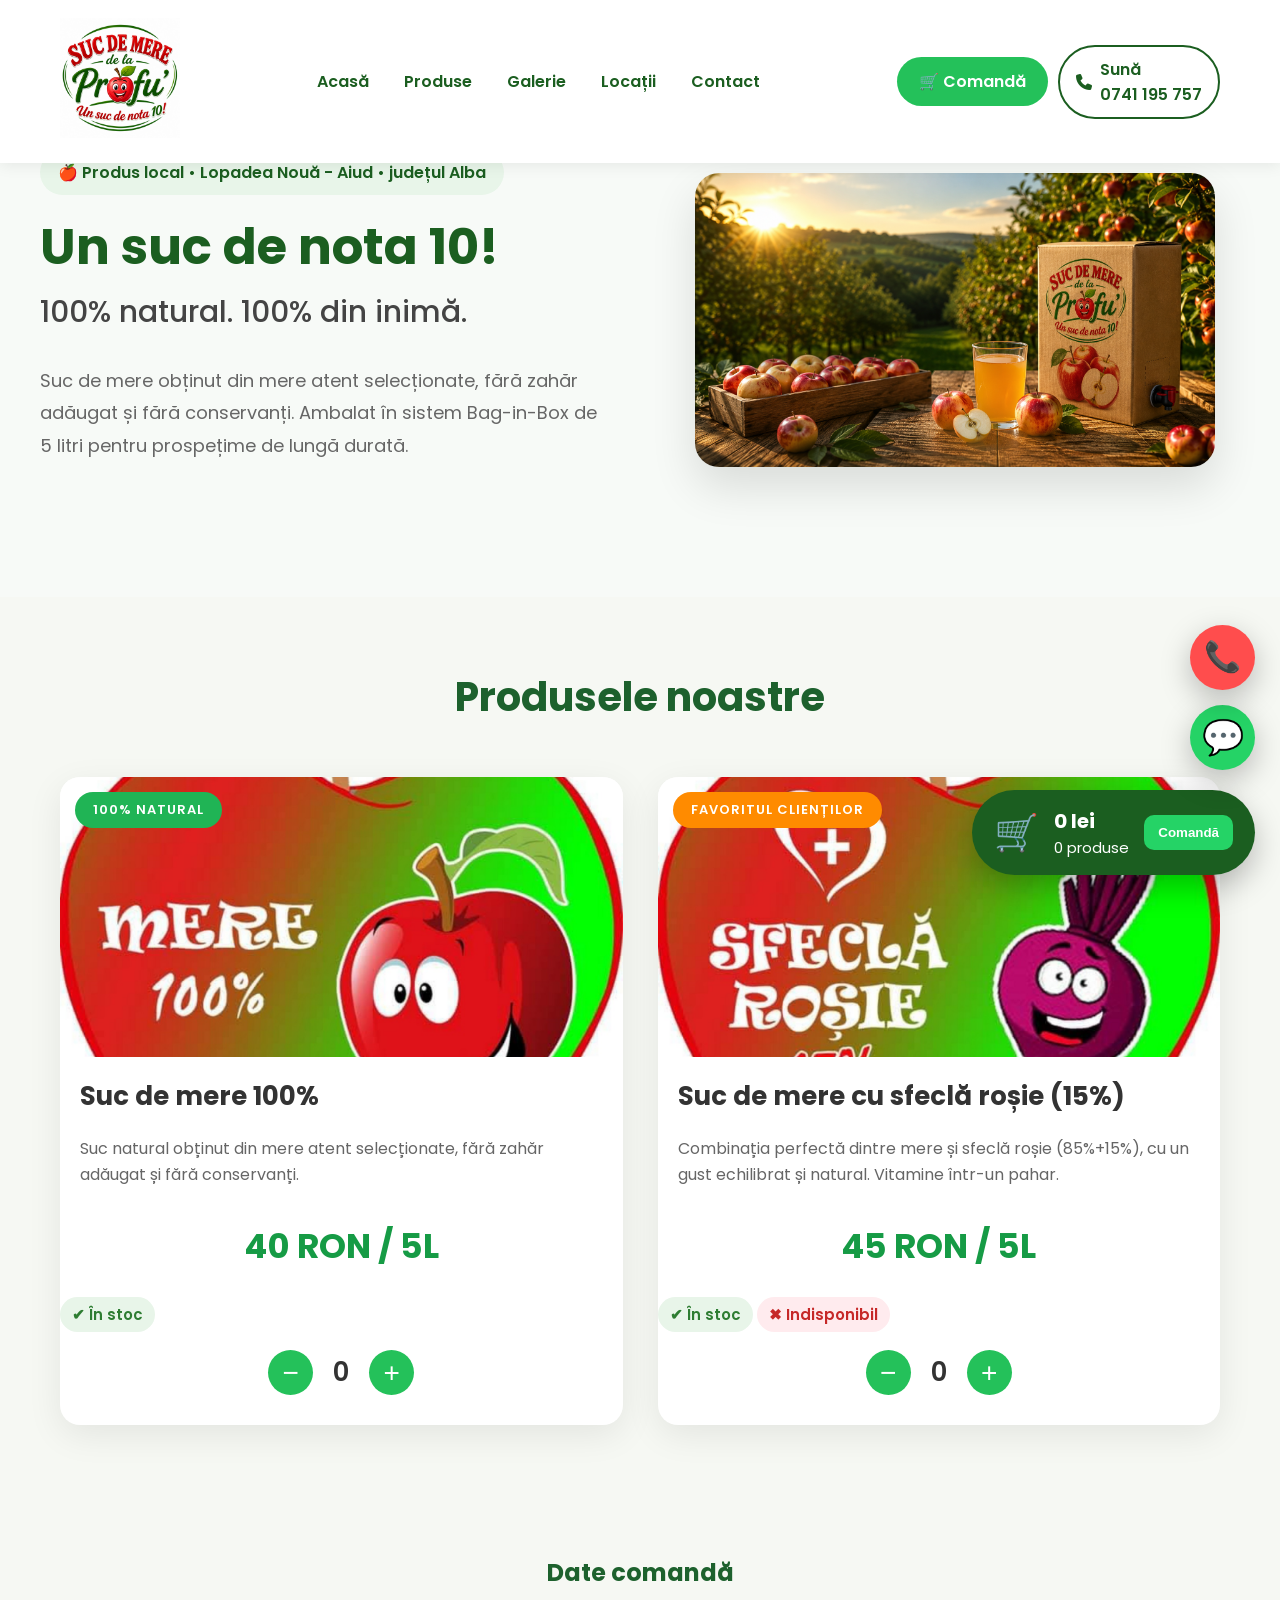
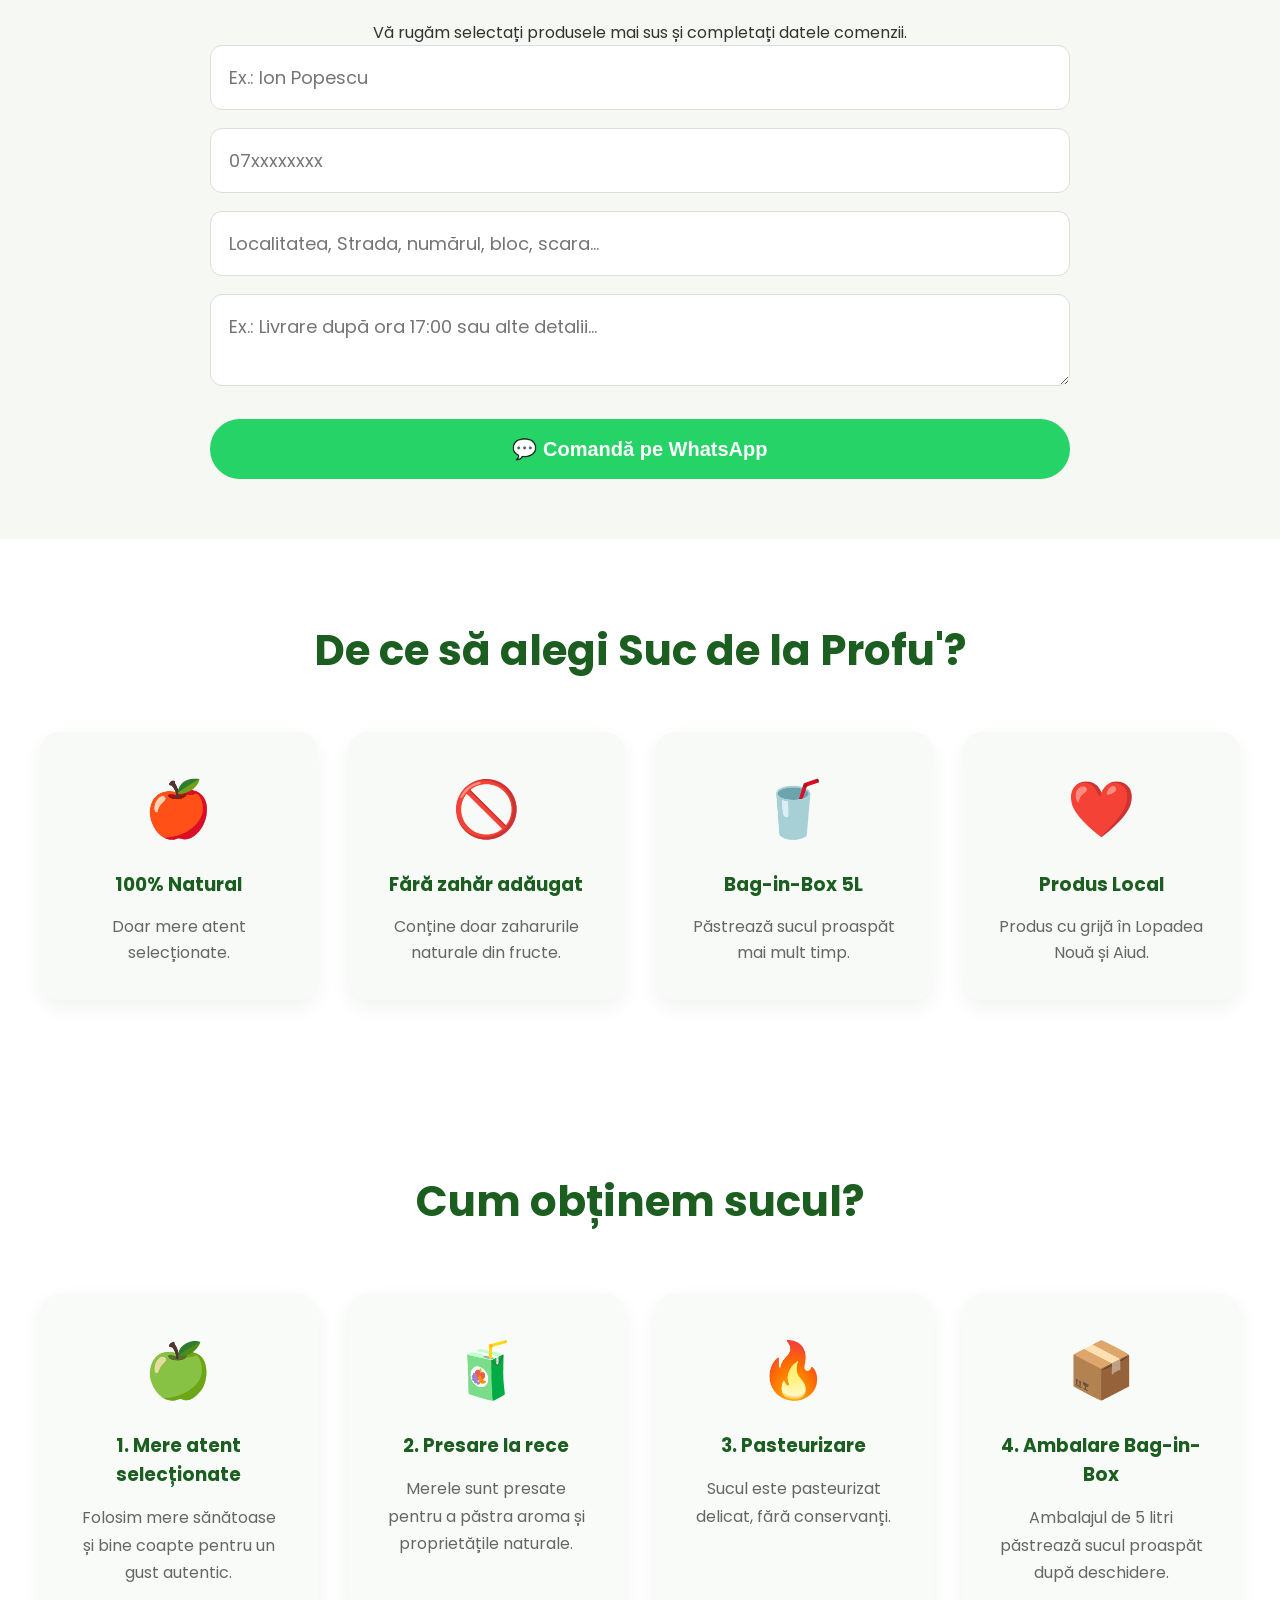
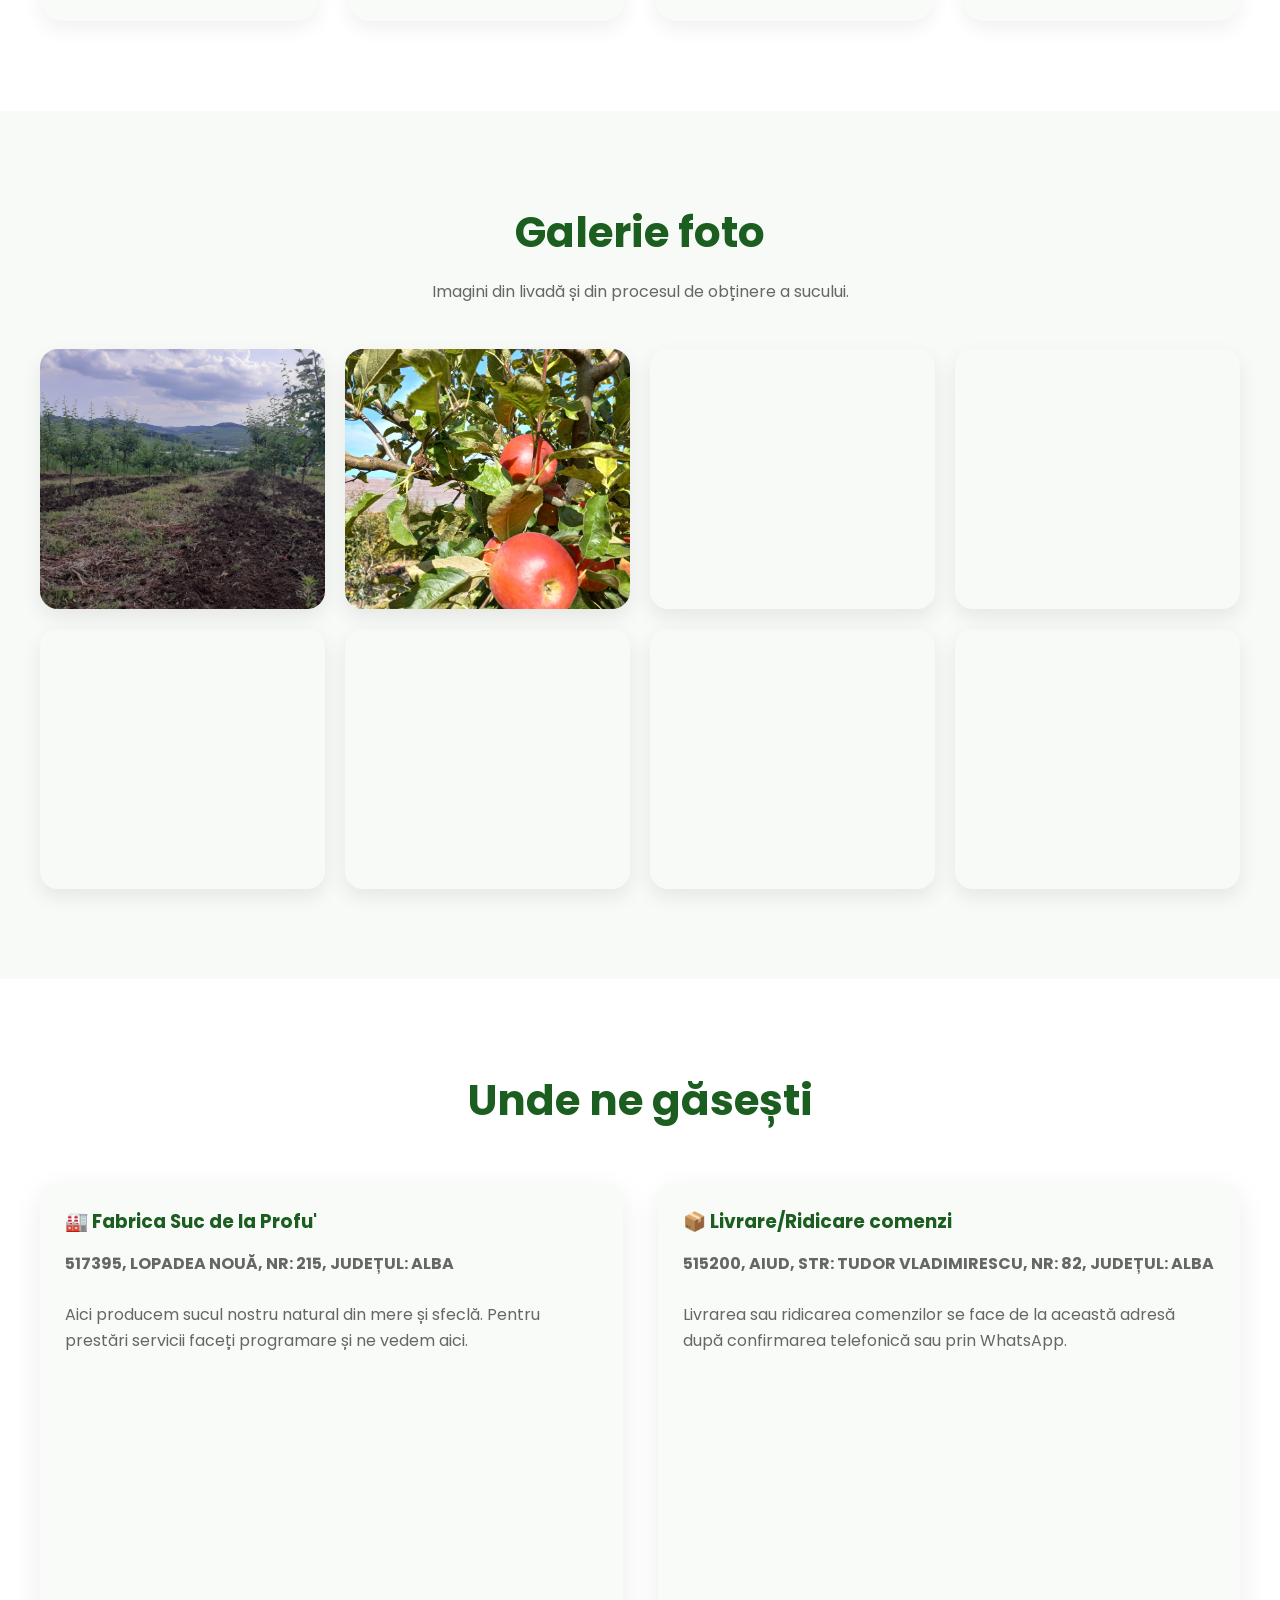
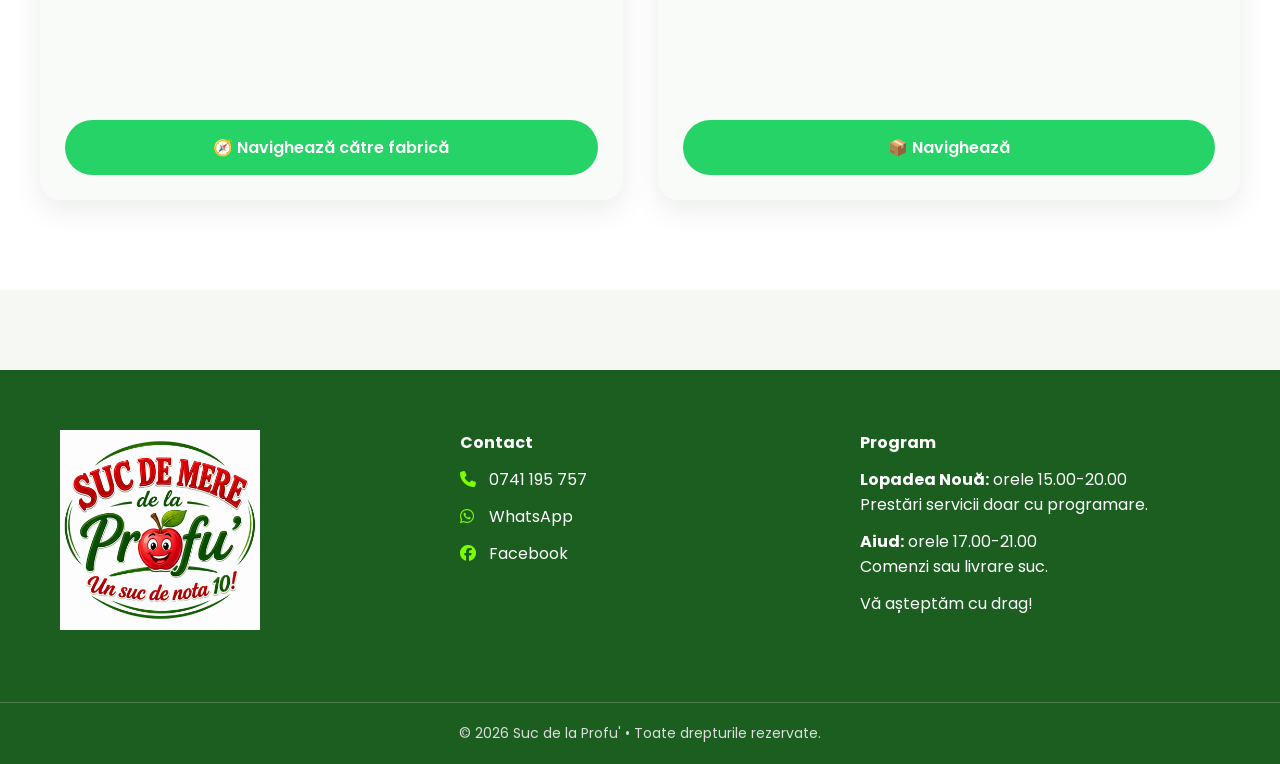
==== index.html @ 7f10d620 "Add files via upload" ====
<!DOCTYPE html>
<html lang="ro">
<head>
    <meta charset="UTF-8">
<meta name="viewport" content="width=device-width, initial-scale=1">

    <title>Suc de la Profu' | Suc natural de mere | Aiud - Lopadea Nouă</title>

    <meta name="description"
content="Suc natural 100% din mere atent selecționate. Fără zahăr adăugat și fără conservanți. Ambalat Bag-in-Box 5L. Comandă rapid prin WhatsApp.">

<meta name="keywords"
content="suc mere, suc natural, suc de mere Aiud, Bag in Box, suc de la profu, suc mere Alba">

<meta name="author"
content="Suc de la Profu'">

<meta name="theme-color"
content="#1b5e20">

<meta property="og:title"
content="Suc de la Profu'">

<meta property="og:description"
content="Suc natural 100% din mere atent selecționate.">

<meta property="og:image"
content="https://sucdelaprofu.ro/assets/hero.jpg">

<meta property="og:url"
content="https://sucdelaprofu.ro">

<meta property="og:type"
content="website">

<link rel="icon"
type="image/png"
href="assets/logo2.png">

 <link rel="stylesheet" href="css/style.css?v=8">

<link rel="stylesheet"
href="https://cdnjs.cloudflare.com/ajax/libs/font-awesome/6.7.2/css/all.min.css">


<link rel="manifest" href="manifest.webmanifest">

<meta name="theme-color" content="#1b5e20">

<meta name="apple-mobile-web-app-capable" content="yes">
<meta name="apple-mobile-web-app-status-bar-style" content="default">
<meta name="apple-mobile-web-app-title" content="Suc Profu'">

<link rel="apple-touch-icon" href="icons/icon-192.png">





<script>
(function () {
    const standalone =
        window.matchMedia("(display-mode: standalone)").matches ||
        window.navigator.standalone === true;

    if (standalone && !sessionStorage.getItem("profuSplashShown")) {
        document.documentElement.classList.add("pwa-launch");
        sessionStorage.setItem("profuSplashShown", "1");
    }
})();
</script>

</head>

<body>

<div id="appSplash" class="appSplash" aria-hidden="true">
    <img src="assets/logo.png" alt="">
</div>

<header id="header">

    <div class="container">

        <a href="#hero" class="logo">

            <img src="assets/logo.png" alt="Suc de la Profu'">

        </a>

        <nav id="nav">

            <a href="#hero">Acasă</a>
            <a href="#produse">Produse</a>
            <a href="#galerie">Galerie</a>
            <a href="#locatii">Locații</a>
            <a href="#contact">Contact</a>

        </nav>

      <div class="headerActions">

    <a href="#produse" class="headerButton">
        🛒 Comandă
    </a>

    <a href="tel:+40741195757" class="headerPhone">
        <i class="fa-solid fa-phone"></i>
        Sună<br>0741 195 757
    </a>

</div>

        <button id="menuToggle">

            ☰

        </button>

    </div>

</header>


<section id="hero">

    <div class="heroContent">

        <div class="heroLeft">

            <span class="heroBadge">
                🍎 Produs local • Lopadea Nouă - Aiud • județul Alba
            </span>

            <h1>
                Un suc de nota 10!
            </h1>

            <h2>
                100% natural. 100% din inimă.
            </h2>

            <p>

                Suc de mere obținut din mere atent selecționate,
                fără zahăr adăugat și fără conservanți.
                Ambalat în sistem Bag-in-Box de 5 litri pentru
                prospețime de lungă durată.

            </p>

           

        </div>

        <div class="heroRight">

            <img src="assets/hero.png"
                 alt="Suc de la Profu'">

            <!--<div class="heroCard">

                <h3>🍎 100% Natural</h3>

                <p>Fără zahăr adăugat</p>

                <p>Fără conservanți</p>

                <p>Bag-in-Box 5L</p>

            </div>-->

        </div>

    </div>

</section>


 

<section id="produse">

<h2>Produsele noastre</h2>

<div class="products">

    <div class="card">

    <div class="badge green">
         100% NATURAL
    </div>

        <img loading="lazy" decoding="async" src="assets/mere.jpg">


        <h3>Suc de mere 100%</h3>
	
	<p class="description">
	Suc natural obținut din mere atent selecționate,
	fără zahăr adăugat și fără conservanți.
	</p>

        <p class="price">
            40 RON / 5L
        </p>
<p class="stock inStock">

    ✔ În stoc

</p>

        <div class="qty">
    <button type="button" id="minusMere">−</button>
    <span id="qtyMere">0</span>
    <button type="button" id="plusMere">+</button>
</div>

    </div>



    <div class="card">

    <div class="badge orange">
         FAVORITUL CLIENȚILOR
    </div>

        <img loading="lazy" decoding="async" src="assets/sfecla.jpg">


        <h3>Suc de mere cu sfeclă roșie (15%)</h3>
	
	<p class="description">
	Combinația perfectă dintre mere și sfeclă roșie (85%+15%),
	cu un gust echilibrat și natural. Vitamine într-un pahar.
	</p>

        <p class="price">
            45 RON / 5L
        </p>
<p class="stock inStock">

    ✔ În stoc

</p>

<p class="stock outStock">

    ✖ Indisponibil

</p>
        <div class="qty">
    <button type="button" id="minusSfecla">−</button>
    <span id="qtySfecla">0</span>
    <button type="button" id="plusSfecla">+</button>
</div>

    </div>

</div>

</section>




<section id="comanda">

    <h2>Date comandă</h2>
<p align=center> Vă rugăm selectați produsele mai sus și completați datele comenzii.</p>

    <div class="orderForm">

        <input
    type="text"
    id="nume"
    placeholder="Ex.: Ion Popescu"
    required>

        <input
    type="tel"
    id="telefon"
    placeholder="07xxxxxxxx"
    required>

 <input
    type="text"
    id="adresa"
    placeholder="Localitatea, Strada, numărul, bloc, scara..."
    required>

        <textarea
    id="observatii"
    rows="2"
    placeholder="Ex.: Livrare după ora 17:00 sau alte detalii..."></textarea>

<button
    id="sendOrder"
    type="button"
    class="whatsappOrderBtn"
>
    💬 Comandă pe WhatsApp
</button>


    </div>

</section>

<section id="beneficii">

    <h2>De ce să alegi Suc de la Profu'?</h2>

    <div class="beneficiiGrid">

        <div class="beneficiu">
            <div class="icon">🍎</div>
            <h3>100% Natural</h3>
            <p>Doar mere atent selecționate.</p>
        </div>

        <div class="beneficiu">
            <div class="icon">🚫</div>
            <h3>Fără zahăr adăugat</h3>
            <p>Conține doar zaharurile naturale din fructe.</p>
        </div>

        <div class="beneficiu">
            <div class="icon">🥤</div>
            <h3>Bag-in-Box 5L</h3>
            <p>Păstrează sucul proaspăt mai mult timp.</p>
        </div>

        <div class="beneficiu">
            <div class="icon">❤️</div>
            <h3>Produs Local</h3>
            <p>Produs cu grijă în Lopadea Nouă și Aiud.</p>
        </div>

    </div>

</section>


<!--<section id="reviews">

<h2>Ce spun clienții noștri</h2>

<div class="reviewsGrid">

<div class="review">

<div class="stars">★★★★★</div>

<p>

"Foarte gustos! Copiii mei îl beau cu mare plăcere."

</p>

<h4>Maria • Aiud</h4>

</div>


<div class="review">

<div class="stars">★★★★★</div>

<p>

"Chiar un suc de nota 10."

</p>

<h4>Andrei • Teiuș</h4>

</div>


<div class="review">

<div class="stars">★★★★</div>

<p>

"Ambalaj minimalist, dar gust autentic."

</p>

<h4>Elena • Aiud</h4>

</div>

</div>

</section>-->






<section id="proces">

    <h2>Cum obținem sucul?</h2>

    <div class="procesGrid">

        <div class="pas">
            <div class="emoji">🍏</div>
            <h3>1. Mere atent selecționate</h3>
            <p>Folosim mere sănătoase și bine coapte pentru un gust autentic.</p>
        </div>

        <div class="pas">
            <div class="emoji">🧃</div>
            <h3>2. Presare la rece</h3>
            <p>Merele sunt presate pentru a păstra aroma și proprietățile naturale.</p>
        </div>

        <div class="pas">
            <div class="emoji">🔥</div>
            <h3>3. Pasteurizare</h3>
            <p>Sucul este pasteurizat delicat, fără conservanți.</p>
        </div>

        <div class="pas">
            <div class="emoji">📦</div>
            <h3>4. Ambalare Bag-in-Box</h3>
            <p>Ambalajul de 5 litri păstrează sucul proaspăt după deschidere.</p>
        </div>

    </div>

</section>


<section id="galerie">

    <h2>Galerie foto</h2>

    <p class="gallerySubtitle">
        Imagini din livadă și din procesul de obținere a sucului.
    </p>

    <div class="gallery">

        <img loading="lazy" decoding="async" src="assets/gallery/livada.jpg" alt="Livada">

        <img loading="lazy" decoding="async" src="assets/gallery/mere.jpg" alt="Mere">

        <img loading="lazy" decoding="async" src="assets/gallery/presa.jpg" alt="Presa">

	<img loading="lazy" decoding="async" src="assets/gallery/pasteurizare.jpg" alt="Pasteurizare">

	<img loading="lazy" decoding="async" src="assets/gallery/poza1.jpg" alt="Poza1">
	
	<img loading="lazy" decoding="async" src="assets/gallery/poza2.jpg" alt="Poza2">
	
        <img loading="lazy" decoding="async" src="assets/gallery/baginbox.jpg" alt="Bag in Box">

        <img loading="lazy" decoding="async" src="assets/gallery/produse.jpg" alt="Produse">

    </div>

</section>

<!-- Lightbox -->

<div id="lightbox">

    <span id="closeLightbox">&times;</span>

    <img id="lightboxImage">

</div>




<section id="locatii">

    <h2>Unde ne găsești</h2>

    <div class="locations">

        <div class="locationCard">

            <h3>🏭 Fabrica Suc de la Profu'</h3>

            <p>
<B>517395, LOPADEA NOUĂ, NR: 215, JUDEȚUL: ALBA</B><BR> <BR>                
Aici producem sucul nostru natural din mere și sfeclă. Pentru prestări servicii faceți programare și ne vedem aici.
            </p>

            <iframe
                src="https://www.google.com/maps/embed?pb=!1m18!1m12!1m3!1d3428.206904961803!2d23.814580176763712!3d46.291473977862445!2m3!1f0!2f0!2f0!3f0!3m2!1i1024!2i768!4f13.1!3m3!1m2!1s0x474bfd98228c7e3f%3A0x6591545c2e64dcd2!2sFabrica%20Suc%20de%20la%20Profu!5e1!3m2!1sen!2sro!4v1784107933987!5m2!1sen!2sro"
                loading="lazy"
                allowfullscreen>
            </iframe>

            <a class="mapButton"
               href="https://maps.app.goo.gl/uGMoD43WJBPoLw329"
               target="_blank">

                🧭 Navighează către fabrică

            </a>

        </div>

        <div class="locationCard">

    <h3>📦 Livrare/Ridicare comenzi</h3>

    <p>
<B>515200, AIUD, STR: TUDOR VLADIMIRESCU, NR: 82, JUDEȚUL: ALBA</B><BR> <BR> 
        Livrarea sau ridicarea comenzilor se face de la această adresă după confirmarea telefonică sau prin WhatsApp.
    </p>

    <iframe
        src="https://www.google.com/maps/embed?pb=!1m18!1m12!1m3!1d3427.4549624752776!2d23.711029576764194!3d46.30348587704992!2m3!1f0!2f0!3f0!3m2!1i1024!2i768!4f13.1!3m3!1m2!1s0x474957b4ec597e9f%3A0x8a5a1d0ea01d7ca7!2sSuc%20de%20la%20Profu%27!5e1!3m2!1sen!2sro!4v1784108181168!5m2!1sen!2sro"
        loading="lazy"
        allowfullscreen>
    </iframe>

    <a class="mapButton"
       href="https://maps.google.com/?q=Suc+de+la+Profu"
       target="_blank">

        📦 Navighează

    </a>

</div>

    </div>

</section>



<footer id="contact">

    <div class="footerContainer">

        <div class="footerLogo">

            <img src="assets/logo.png" alt="Suc de la Profu">

        </div>

        <div class="footerContact">

            <h4>Contact</h4>

            <p>
                <i class="fa-solid fa-phone"></i>
                <a href="tel:+40741195757">0741 195 757</a>
            </p>

            <p>
                <i class="fa-brands fa-whatsapp"></i>
                <a href="https://wa.me/40741195757" target="_blank">
                    WhatsApp
                </a>
            </p>

            <p>
                <i class="fa-brands fa-facebook"></i>
                <a href="https://www.facebook.com/sucdelaprofu/" target="_blank">
                    Facebook
                </a>
            </p>

        </div>

        <div class="footerInfo">

            <h4>Program</h4>

            <p><b>Lopadea Nouă:</b> orele 15.00-20.00<br> Prestări servicii doar cu programare.</p>

            <p><b>Aiud:</b> orele 17.00-21.00<br> Comenzi sau livrare suc.</p>

            <p>Vă așteptăm cu drag!</p>

        </div>

    </div>

    <div class="copyright">

        © 2026 Suc de la Profu' • Toate drepturile rezervate.

    </div>

</footer>


<a
href="https://wa.me/40741195757"
class="floatingWhatsapp"
target="_blank">

💬

</a>
<a

href="tel:+40741195757"

class="floatingPhone">

📞

</a>


<button id="backToTop" type="button" title="Sus" aria-label="Mergi sus">
    ↑
</button>

<button id="installAppButton" class="installAppButton" type="button" hidden>
    <i class="fa-solid fa-download" aria-hidden="true"></i>
    <span>Instalează aplicația</span>
</button>


<div id="floatingCart">

    <div class="cartIcon">
        🛒
    </div>

    <div class="cartInfo">

        <strong id="cartValue">
            0 lei
        </strong>

	<span id="cartCount">
            0 produse
        </span>

    </div>

 <button
        type="button"
        id="floatingOrderButton"
        class="floatingOrderButton">
        Comandă
    </button>


</div>




<div id="appUpdateNotice" class="appUpdateNotice" role="status" aria-live="polite" hidden>
    <div class="appUpdateText">
        <strong>Este disponibilă o versiune nouă.</strong>
        <span>Actualizează aplicația pentru a vedea ultimele modificări.</span>
    </div>
    <button id="updateAppButton" type="button">Actualizează</button>
    <button id="dismissUpdateButton" class="dismissUpdateButton" type="button" aria-label="Închide">×</button>
</div>


<div id="successMessage">

    <div class="successBox">

        <div class="successIcon">
            ✅
        </div>

        <h2>Mulțumim!</h2>

        <p>

            Îți mulțumim pentru comandă! Se va deschide conversația WhatsApp pentru confirmare.<br>


        </p>

    </div>

</div>


    <script src="js/script.js?v=15"></script>
</body>
</html>
---- css/style.css ----
/* ===========================
   SUC DE LA PROFU' V5.0 — CSS CURĂȚAT
===========================*/

@import url('https://fonts.googleapis.com/css2?family=Poppins:wght@300;400;500;600;700&display=swap');

:root{

    --green:#1b5e20;
    --green-light:#2e7d32;
    --accent:#24c15a;
    --whatsapp:#25D366;

    --white:#ffffff;
    --bg:#f6f8f3;

    --text:#333;
    --text-light:#666;

    --radius:20px;
    --radius-small:12px;
    --radius-round:50px;

    --shadow:0 10px 35px rgba(0,0,0,.08);
    --shadow-hover:0 18px 40px rgba(0,0,0,.12);
 
    --transition:all .35s ease;

    --max-width:1200px;

}


*{
    margin:0;
    padding:0;
    box-sizing:border-box;
}

html{
    scroll-behavior:smooth;

overflow-x:hidden;
}

::selection {
    background: #1b5e20;
    color: white;
}

::-webkit-scrollbar{

width:10px;

}

::-webkit-scrollbar-track{

background:#f3f3f3;

}

::-webkit-scrollbar-thumb{

background:#1b5e20;

border-radius:10px;

}

::-webkit-scrollbar-thumb:hover{

background:#2e7d32;

}

body{

    font-family:'Poppins',sans-serif;

    background:#f6f8f3;

    color:#333;

overflow-x:hidden;

}


img{

    max-width:100%;

    height:auto;

}

iframe{
    max-width:100%;
}



/* ==========================
   HEADER
========================== */

header{

    position:fixed;
    top:0;
    left:0;
    width:100%;

    background:#ffffff;

    box-shadow:0 2px 15px rgba(0,0,0,.08);

    z-index:9999;

    transition:all .35s ease;

}

header.scrolled{

    box-shadow:0 8px 30px rgba(0,0,0,.12);

}

header .container{

    max-width:1200px;

    margin:auto;

    display:flex;

    justify-content:space-between;

    align-items:center;

    padding:18px 20px;

}

.logo img{

    height:120px;

}

nav{

    display:flex;

    gap:35px;

}

nav a{

    text-decoration:none;

    color:#1b5e20;

    font-weight:600;

    transition:.3s;

}

nav a:hover{

    color:#24c15a;

}

.headerButton{

    background:#24c15a;

    color:white;

    text-decoration:none;

    padding:12px 22px;

    border-radius:50px;

    font-weight:600;

    transition:.3s;

}

.headerButton:hover{

    transform:translateY(-2px);

    background:#1b5e20;

}

#menuToggle{

    display:none;

    border:none;

    background:none;

    font-size:34px;

    cursor:pointer;

}


/* ==========================================
   HERO
========================================== */

#hero{

    background:#f7faf7;

    padding:150px 20px 100px;

}

.heroContent{

    max-width:1200px;

    margin:auto;

    display:grid;

    grid-template-columns:1fr 1fr;

    gap:60px;

    align-items:center;

}

.heroBadge{

    display:inline-block;

    background:#e8f5e9;

    color:#1b5e20;

    padding:10px 18px;

    border-radius:50px;

    font-weight:600;

    margin-bottom:25px;

}

.heroLeft h1{

    font-size:50px;

    color:#1b5e20;

    line-height:1.1;

    margin-bottom:15px;

}

.heroLeft h2{

    font-size:30px;

    color:#444;

    margin-bottom:30px;

    font-weight:500;

}

.heroLeft p{

    font-size:18px;

    line-height:1.8;

    color:#666;

    margin-bottom:35px;

}

.heroButtons{

    display:flex;

    gap:20px;

    flex-wrap:wrap;

}

.btnPrimary{

    background:#1b5e20;

    color:white;

    padding:18px 34px;

    border-radius:50px;

    text-decoration:none;

    font-weight:700;

}

.btnSecondary{

    border:2px solid #1b5e20;

    color:#1b5e20;

    padding:18px 34px;

    border-radius:50px;

    text-decoration:none;

    font-weight:700;

}

.heroRight{

    position:relative;

    text-align:center;

}

.heroRight img{

    width:100%;

    max-width:520px;

    border-radius:24px;

    box-shadow:0 20px 45px rgba(0,0,0,.12);

}

.heroCard{

    position:absolute;

    bottom:20px;

    left:-30px;

    background:white;

    padding:20px;

    border-radius:20px;

    box-shadow:0 15px 35px rgba(0,0,0,.12);

}

.heroCard h3{

    color:#1b5e20;

    margin-bottom:10px;

}

.heroCard p{

    margin:6px 0;

    color:#666;

}


/* PRODUSE */

#produse{

    max-width:1200px;

    margin:auto;

    padding:70px 20px;

 scroll-margin-top:100px;


}

#produse h2{

    text-align:center;

    font-size:40px;

    margin-bottom:50px;

    color:#1d612d;

}

.products{

    display:grid;

    grid-template-columns:repeat(auto-fit,minmax(320px,1fr));

    gap:35px;

}

.card{

    background:white;

    border-radius:20px;

    overflow:hidden;

    box-shadow:0 10px 35px rgba(0,0,0,.08);

    transition:.35s;
 
    position:relative;

}

.card:hover{

    transform:translateY(-8px);

}

.card img{

    width:100%;

    display:block;

}

.card h3{

    padding:20px;

    font-size:26px;

}

.price{

    color:#169b45;

    font-size:34px;

    font-weight:700;

    text-align:center;

    margin:15px 0;

}

.qty{

    display:flex;

    justify-content:center;

    align-items:center;

    gap:20px;

    padding-bottom:30px;

}

.qty button{

    width:45px;

    height:45px;

    border:none;

    border-radius:50%;

    background:#24c15a;

    color:white;

    font-size:28px;

    cursor:pointer;

}

.qty span{

    font-size:26px;

    font-weight:600;

}


/* COS */

.cart{

    position:fixed;

    left:20px;

    right:20px;

    bottom:20px;

    background:white;

    border-radius:22px;

    padding:20px;

    box-shadow:0 12px 40px rgba(0,0,0,.18);

    z-index:999;

    display:flex;

    justify-content:space-between;

    align-items:center;

    gap:20px;

}

.cart h2{

    color:#666;

}

.cart h1{

    color:#1fa64a;

    font-size:36px;

    margin:0;

}

.cart button{

    background:#25D366;

    color:white;

    border:none;

    padding:18px 30px;

    border-radius:50px;

    cursor:pointer;

    font-size:18px;

    font-weight:600;

    transition:.3s;

}

.cart button:hover{

    transform:scale(1.05);

}











/* FORMULAR COMANDĂ */

#comanda{

    max-width:900px;

    margin:auto;

    padding:60px 20px;

 scroll-margin-top:100px;

}

#comanda h2{

    text-align:center;

    margin-bottom:30px;

    color:#1d612d;

}

.orderForm{

    display:flex;

    flex-direction:column;

    gap:18px;

}

.orderForm input,
.orderForm textarea{

    padding:18px;

    border-radius:12px;

    border:1px solid #ddd;

    font-size:18px;

    font-family:Poppins,sans-serif;

}

.orderForm input:focus,
.orderForm textarea:focus{

    outline:none;

    border-color:#24c15a;

}



.whatsappOrderBtn{

    width:100%;

    background:#25D366;

    color:#fff;

    border:none;

    border-radius:50px;

    padding:18px;

    font-size:20px;

    font-weight:700;

    cursor:pointer;

    display:flex;

    justify-content:center;

    align-items:center;

    gap:12px;

    transition:.3s;

    margin-top:15px;

}

.whatsappOrderBtn:hover{

    background:#1ea952;

    transform:translateY(-2px);

}





.floatingWhatsapp{

position:fixed;

right:25px;

bottom:130px;

width:65px;

height:65px;

border-radius:50%;

background:#25D366;

display:flex;

justify-content:center;

align-items:center;

font-size:34px;

text-decoration:none;

color:white;

box-shadow:0 10px 30px rgba(0,0,0,.25);

transition:.3s;

z-index:9999;

}

.floatingWhatsapp:hover{

transform:scale(1.12);

}

.floatingPhone{

position:fixed;

right:25px;

bottom:210px;

width:65px;

height:65px;

border-radius:50%;

background:#ff4d4d;

display:flex;

justify-content:center;

align-items:center;

font-size:30px;

text-decoration:none;

color:white;

box-shadow:0 10px 30px rgba(0,0,0,.25);

transition:.3s;

z-index:9999;

}

.floatingPhone:hover{

transform:scale(1.12);

}


/* BENEFICII */

#beneficii{

    background:white;

    padding:80px 20px;

}

#beneficii h2{

    text-align:center;

    color:#1b5e20;

    margin-bottom:50px;

    font-size:42px;

}

.beneficiiGrid{

    max-width:1200px;

    margin:auto;

    display:grid;

    grid-template-columns:repeat(auto-fit,minmax(250px,1fr));

    gap:30px;

}

.beneficiu{

    background:#f7faf7;

    border-radius:20px;

    padding:35px;

    text-align:center;

    transition:.35s;

    box-shadow:0 8px 20px rgba(0,0,0,.05);

}

.beneficiu:hover{

    transform:translateY(-8px);

    box-shadow:0 18px 40px rgba(0,0,0,.12);

}

.icon{

    font-size:55px;

    margin-bottom:20px;

}

.beneficiu h3{

    color:#1b5e20;

    margin-bottom:15px;

}

.beneficiu p{

    color:#666;

    line-height:1.6;

}

/* =====================
   CARDURI PREMIUM
===================== */



.badge{

    position:absolute;

    top:15px;

    left:15px;

    padding:8px 18px;

    border-radius:30px;

    color:white;

    font-size:13px;

    font-weight:600;

    letter-spacing:1px;

}

.green{

    background:#20b455;

}

.orange{

    background:#ff8b00;

}

.description{

    color:#666;

    padding:0 20px;

    line-height:1.6;

    min-height:70px;

}

.card img{

    height:280px;

    object-fit:cover;

}

.card:hover img{

    transform:scale(1.03);

    transition:.4s;

}

/* RECENZII */

#reviews{

padding:90px 20px;

background:#f3f8f3;

}

#reviews h2{

text-align:center;

font-size:42px;

margin-bottom:50px;

color:#1b5e20;

}

.reviewsGrid{

max-width:1200px;

margin:auto;

display:grid;

grid-template-columns:repeat(auto-fit,minmax(320px,1fr));

gap:30px;

}

.review{

background:white;

padding:35px;

border-radius:20px;

box-shadow:0 8px 25px rgba(0,0,0,.08);

transition:.3s;

}

.review:hover{

transform:translateY(-8px);

}

.stars{

font-size:26px;

color:#ffc107;

margin-bottom:20px;

}

.review p{

line-height:1.8;

font-size:17px;

color:#555;

margin-bottom:20px;

}

.review h4{

color:#1b5e20;

}


/* ==========================
   PROCES
========================== */

#proces{

padding:90px 20px;

background:white;

}

#proces h2{

text-align:center;

font-size:42px;

color:#1b5e20;

margin-bottom:60px;

}

.procesGrid{

max-width:1200px;

margin:auto;

display:grid;

grid-template-columns:repeat(auto-fit,minmax(240px,1fr));

gap:30px;

}

.pas{

background:#f8fbf7;

padding:35px;

border-radius:22px;

text-align:center;

box-shadow:0 8px 20px rgba(0,0,0,.06);

transition:.3s;

}

.pas:hover{

transform:translateY(-8px);

box-shadow:0 15px 35px rgba(0,0,0,.12);

}

.emoji{

font-size:55px;

margin-bottom:20px;

}

.pas h3{

color:#1b5e20;

margin-bottom:15px;

}

.pas p{

line-height:1.7;

color:#666;

}


/* ======================
   GALERIE FOTO
====================== */

#galerie{

padding:90px 20px;

background:#f7faf7;

 scroll-margin-top:100px;

}

#galerie h2{

text-align:center;

font-size:42px;

color:#1b5e20;

margin-bottom:15px;

}

.gallerySubtitle{

text-align:center;

color:#666;

margin-bottom:45px;

}

.gallery{

max-width:1200px;

margin:auto;

display:grid;

grid-template-columns:repeat(auto-fit,minmax(280px,1fr));

gap:20px;

}

.gallery img{

width:100%;

height:260px;

object-fit:cover;

border-radius:18px;

cursor:pointer;

transition:.35s;

box-shadow:0 8px 20px rgba(0,0,0,.08);

}

.gallery img:hover{

transform:scale(1.04);

}

/* LIGHTBOX */

#lightbox{

position:fixed;

top:0;

left:0;

width:100%;

height:100%;

background:rgba(0,0,0,.9);

display:none;

justify-content:center;

align-items:center;

z-index:99999;

}

#lightbox img{

max-width:90%;

max-height:85%;

border-radius:20px;

}

#closeLightbox{

position:absolute;

top:25px;

right:40px;

font-size:60px;

color:white;

cursor:pointer;

}


/* ==========================
   LOCAȚII
========================== */

#locatii{

    padding:90px 20px;

    background:#ffffff;

 scroll-margin-top:100px;

}

#locatii h2{

    text-align:center;

    font-size:42px;

    color:#1b5e20;

    margin-bottom:50px;

}

.locations{

    max-width:1200px;

    margin:auto;

    display:grid;

    grid-template-columns:repeat(auto-fit,minmax(300px,1fr));

    gap:35px;

}

.locationCard{

    background:#f8fbf7;

    border-radius:20px;

    padding:25px;

    box-shadow:0 10px 30px rgba(0,0,0,.08);

}

.locationCard h3{

    color:#1b5e20;

    margin-bottom:15px;

}

.locationCard p{

    color:#666;

    line-height:1.6;

    margin-bottom:20px;

}

.locationCard iframe{

    width:100%;

    height:320px;

    border:0;

    border-radius:15px;

    margin-bottom:20px;

}

.mapButton{

    display:block;

    text-align:center;

    background:#25D366;

    color:white;

    text-decoration:none;

    padding:15px;

    border-radius:40px;

    font-weight:600;

    transition:.3s;

}

.mapButton:hover{

    background:#1ea952;

}

.comingSoon{

    display:flex;

    justify-content:center;

    align-items:center;

    height:320px;

    background:#eef5ee;

    border-radius:15px;

    color:#888;

    font-size:18px;

}


/* ==========================
        FOOTER
========================== */

footer{

background:#1b5e20;

color:white;

padding-top:60px;

margin-top:80px;

}

.footerContainer{

max-width:1200px;

margin:auto;

display:grid;

grid-template-columns:repeat(auto-fit,minmax(280px,1fr));

gap:40px;

padding:0 20px 50px;

}

.footerLogo img{

width:200px;

margin-bottom:15px;

}

.footerLogo h3{

margin-bottom:10px;

}

.footerLogo p{

color:#ddd;

}

.footerContact a{

color:white;

text-decoration:none;

}

.footerContact p{

margin:12px 0;

}

.footerContact i{

width:25px;

color:#7CFC00;

}

.footerInfo p{

margin:12px 0;

}

.copyright{

text-align:center;

padding:20px;

border-top:1px solid rgba(255,255,255,.2);

font-size:14px;

color:#ddd;

}


/* BACK TO TOP */

#backToTop{

    position:fixed;

    left:15px;

    bottom:120px;

    width:55px;
    height:55px;

    border:none;
    border-radius:50%;

    background:#1b5e20;

    color:white;

    font-size:24px;

    cursor:pointer;

    z-index:9999;

}
#backToTop:hover{

transform:translateY(-5px);

background:#2e7d32;

}


/* ==========================
   ANIMAȚII CARDURI
========================== */

.card,
.review,
.beneficiu,
.pas,
.locationCard{

    transition: all 0.35s ease;

}

.card:hover,
.review:hover,
.beneficiu:hover,
.pas:hover,
.locationCard:hover{

    transform: translateY(-8px);

}





.headerActions{

    display:flex;
    align-items:center;
    gap:10px;

}

.headerPhone{

    display:flex;
    align-items:center;
    gap:8px;

    text-decoration:none;

    color:var(--green);

    font-weight:600;

    padding:10px 16px;

    border:2px solid var(--green);

    border-radius:50px;

    transition:var(--transition);

}

.headerPhone:hover{

    background:var(--green);

    color:white;

}







/* ==========================================
   TRUST BAR
========================================== */

#trustBar{

    background:white;

    padding:35px 20px;

    border-top:1px solid #eee;

    border-bottom:1px solid #eee;

}

.trustContainer{

    max-width:1200px;

    margin:auto;

    display:grid;

    grid-template-columns:repeat(4,1fr);

    gap:20px;

}

.trustItem{

    display:flex;

    align-items:center;

    justify-content:center;

    gap:12px;

    font-size:18px;

    font-weight:600;

    color:#1b5e20;

}

.trustItem i{

    font-size:26px;

    color:#24c15a;

}


/* ==========================================
   DISPONIBILITATE PRODUS
========================================== */

.stock{

    display:inline-flex;

    align-items:center;

    gap:8px;

    font-size:15px;

    font-weight:600;

    margin:10px 0 18px;

    padding:6px 12px;

    border-radius:20px;

}

.inStock{

    background:#e8f5e9;

    color:#2e7d32;

}

.outStock{

    background:#ffebee;

    color:#c62828;

}


/* ==========================================
   CART PREVIEW
========================================== */

#cartPreview{

    position:fixed;

    right:25px;

    bottom:100px;

    width:340px;

    background:white;

    border-radius:20px;

    box-shadow:0 20px 45px rgba(0,0,0,.15);

    overflow:hidden;

    display:none;

    z-index:9999;

}

.cartHeader{

    background:#1b5e20;

    color:white;

    padding:18px;

    display:flex;

    justify-content:space-between;

    align-items:center;

}

#cartItems{

    padding:20px;

    max-height:260px;

    overflow:auto;

}

.cartFooter{

    padding:20px;

    border-top:1px solid #eee;

}

/* ==========================================
   FLOATING CART
========================================== */

#floatingCart{

    position:fixed;

    right:25px;

    bottom:25px;

    display:flex;

    align-items:center;

    gap:15px;

    background:#1b5e20;

    color:white;

    padding:15px 22px;

    border-radius:60px;

    cursor:pointer;

    box-shadow:0 12px 30px rgba(0,0,0,.25);

    transition:all .35s ease;

    z-index:9998;

}

#floatingCart:hover{

    transform:translateY(-3px);

    background:#2e7d32;

}

.cartIcon{

    font-size:36px;

}

.cartInfo{

    display:flex;

    flex-direction:column;

}

#cartCount{

    font-size:15px;

}

#cartValue{

    font-size:20px;
    font-weight:700;

}


/* ==========================================
   VALIDARE FORMULAR
========================================== */

.error{

    border:2px solid #d32f2f !important;

    background:#fff5f5;

}

.success{

    border:2px solid #2e7d32 !important;

}


/* ==========================================
   SUCCESS MESSAGE
========================================== */

#successMessage{

    position:fixed;

    inset:0;

    background:rgba(0,0,0,.45);

    display:none;

    justify-content:center;

    align-items:center;

    z-index:10000;

}

.successBox{

    background:white;

    width:360px;

    max-width:90%;

    padding:40px;

    border-radius:24px;

    text-align:center;

    box-shadow:0 20px 50px rgba(0,0,0,.20);

    animation:pop .35s ease;

}

.successIcon{

    font-size:60px;

    margin-bottom:15px;

}

.successBox h2{

    color:#1b5e20;

    margin-bottom:10px;

}

.successBox p{

    color:#666;

    line-height:1.6;

}

@keyframes pop{

    from{

        transform:scale(.8);

        opacity:0;

    }

    to{

        transform:scale(1);

        opacity:1;

    }

}

/* ==========================================
   RESPONSIVE — TELEFON ȘI TABLETĂ
========================================== */

@media (max-width:900px){

    /* HEADER: logo + Comandă + meniu hamburger */

    header .container{
        flex-direction:row;
        justify-content:space-between;
        align-items:center;
        gap:10px;
        padding:12px 15px;
    }

 #floatingCart {
        gap: 12px;
        padding: 10px 12px;
    }

    .floatingOrderButton {
        padding: 14px 22px;
        font-size: 16px;
        font-weight: 700;
        border-radius: 14px;
    }


    .logo{
        flex:0 0 auto;
        width:auto;
    }

    .logo img{
        width:auto;
        height:100px;
    }

    .headerActions{
        display:flex;
        align-items:center;
        gap:8px;
        margin-left:auto;
    }

    .headerPhone{
        display:none;
    }

    .headerButton{
        display:inline-flex;
        align-items:center;
        justify-content:center;
        padding:9px 12px;
        font-size:13px;
        line-height:1.2;
        white-space:nowrap;
    }

    #menuToggle{
        display:block;
        flex:0 0 auto;
        color:var(--green);
        font-size:32px;
        line-height:1;
        z-index:10001;
    }

    #nav{
        position:fixed;
        top:94px;
        left:0;
        width:100%;
        height:calc(100vh - 94px);
        padding:28px 20px;
        background:#fff;
        display:flex;
        flex-direction:column;
        align-items:center;
        gap:20px;
        overflow-y:auto;
        transform:translateX(-100%);
        visibility:hidden;
        pointer-events:none;
        transition:transform .3s ease, visibility .3s ease;
        box-shadow:0 10px 25px rgba(0,0,0,.15);
        z-index:9999;
    }

    #nav.active{
        transform:translateX(0);
        visibility:visible;
        pointer-events:auto;
    }

    #nav a{
        font-size:20px;
        text-align:center;
    }

    /* HERO */

    #hero{
        padding:125px 20px 70px;
    }

    .heroContent{
        grid-template-columns:1fr;
        gap:35px;
        text-align:center;
    }

    .heroButtons{
        justify-content:center;
    }

    .heroCard{
        position:static;
        max-width:300px;
        margin:25px auto 0;
    }

    .heroLeft h1{
        font-size:38px;
    }

    .heroLeft h2{
        font-size:24px;
    }

    /* GRIDURI */

    .products,
    .reviewsGrid,
    .gallery,
    .locations,
    .footerContainer{
        grid-template-columns:minmax(0,1fr);
    }

    .card,
    .review,
    .locationCard,
    .pas,
    .beneficiu{
        min-width:0;
    }

    .locationCard{
        padding:20px;
    }

    .locationCard iframe{
        height:280px;
    }

    /* TRUST BAR */

    .trustContainer{
        grid-template-columns:1fr;
    }

    /* COȘURI */

    #floatingCart{
        right:15px;
        left:15px;
        bottom:15px;
        justify-content:center;
    }

    #cartPreview{
        left:15px;
        right:15px;
        bottom:90px;
        width:auto;
        max-width:none;
    }

    .cart{
        left:10px;
        right:10px;
        bottom:10px;
        padding:14px;
        gap:10px;
        flex-wrap:wrap;
    }

    .cart h1{
        font-size:28px;
    }

    .cart button{
        width:100%;
        padding:14px 20px;
    }

    /* BUTOANE FLOTANTE */

    .floatingWhatsapp,
    .floatingPhone{
        right:15px;
        width:56px;
        height:56px;
        font-size:28px;
    }

    .floatingWhatsapp{
        bottom:105px;
    }

    .floatingPhone{
        bottom:170px;
    }

    #backToTop{
        left:15px;
        bottom:105px;
        width:50px;
        height:50px;
    }

    /* TITLURI */

    #produse h2,
    #beneficii h2,
    #reviews h2,
    #proces h2,
    #galerie h2,
    #locatii h2{
        font-size:34px;
    }
}


.floatingOrderButton {
    border: none;
    background: #25D366;
    color: white;
    padding: 10px 14px;
    border-radius: 10px;
    font-weight: 700;
    cursor: pointer;
    white-space: nowrap;
}

.floatingOrderButton:hover {
    background: #1ebe5d;
}

#floatingCart{
    transition:.25s;
}

#floatingCart:hover{
    transform:translateY(-2px);
    box-shadow:0 10px 28px rgba(0,0,0,.25);
}

/* ==========================================
   BUTON INSTALARE PWA
========================================== */

.installAppButton{
    position:fixed;
    left:24px;
    bottom:28px;
    z-index:9998;
    display:inline-flex;
    align-items:center;
    gap:10px;
    border:none;
    border-radius:999px;
    padding:13px 18px;
    background:#1b5e20;
    color:#fff;
    font:inherit;
    font-weight:700;
    box-shadow:0 10px 28px rgba(0,0,0,.22);
    cursor:pointer;
    transition:transform .2s ease, background .2s ease, opacity .2s ease;
}

.installAppButton[hidden]{
    display:none !important;
}

.installAppButton:hover{
    background:#24c15a;
    transform:translateY(-2px);
}

.installAppButton:focus-visible{
    outline:3px solid rgba(36,193,90,.35);
    outline-offset:3px;
}

@media (max-width:900px){
    .installAppButton{
        left:15px;
        bottom:170px;
        padding:12px 15px;
        font-size:14px;
    }
}


/* NOTIFICARE ACTUALIZARE PWA */
.appUpdateNotice {
    position: fixed;
    left: 50%;
    bottom: 105px;
    z-index: 10050;
    width: min(560px, calc(100% - 30px));
    display: grid;
    grid-template-columns: 1fr auto auto;
    align-items: center;
    gap: 14px;
    padding: 15px 16px;
    border: 1px solid rgba(255, 255, 255, 0.2);
    border-radius: 18px;
    background: #145f26;
    color: #fff;
    box-shadow: 0 14px 35px rgba(0, 0, 0, 0.24);
    opacity: 0;
    transform: translate(-50%, 18px);
    transition: opacity 0.25s ease, transform 0.25s ease;
}

.appUpdateNotice.visible {
    opacity: 1;
    transform: translate(-50%, 0);
}

.appUpdateText {
    display: flex;
    flex-direction: column;
    gap: 3px;
    line-height: 1.25;
}

.appUpdateText strong {
    font-size: 15px;
}

.appUpdateText span {
    font-size: 13px;
    opacity: 0.92;
}

#updateAppButton {
    border: 0;
    border-radius: 999px;
    padding: 10px 16px;
    background: #fff;
    color: #145f26;
    font: inherit;
    font-weight: 800;
    cursor: pointer;
}

#updateAppButton:disabled {
    cursor: wait;
    opacity: 0.75;
}

.dismissUpdateButton {
    width: 32px;
    height: 32px;
    border: 0;
    border-radius: 50%;
    background: rgba(255, 255, 255, 0.16);
    color: #fff;
    font-size: 23px;
    line-height: 1;
    cursor: pointer;
}

@media (max-width: 640px) {
    .appUpdateNotice {
        bottom: 100px;
        grid-template-columns: 1fr auto;
        gap: 10px;
        padding: 13px;
    }

    .appUpdateText {
        grid-column: 1 / -1;
        padding-right: 34px;
    }

    .dismissUpdateButton {
        position: absolute;
        top: 10px;
        right: 10px;
    }

    #updateAppButton {
        grid-column: 1 / -1;
        width: 100%;
    }
}


/* ===========================
   V7.3 — ECRAN DE PORNIRE PWA
   Afișează doar logo-ul la deschiderea aplicației instalate.
=========================== */

.appSplash {
    position: fixed;
    inset: 0;
    z-index: 100000;
    display: none;
    align-items: center;
    justify-content: center;
    background: #ffffff;
    opacity: 1;
    visibility: visible;
    transition: opacity .35s ease, visibility .35s ease;
}

.pwa-launch .appSplash {
    display: flex;
}

.appSplash img {
    width: min(68vw, 320px);
    height: auto;
    max-height: 58vh;
    object-fit: contain;
    animation: splashLogoIn .55s ease-out both;
}

.appSplash.isHidden {
    opacity: 0;
    visibility: hidden;
    pointer-events: none;
}

@keyframes splashLogoIn {
    from {
        opacity: 0;
        transform: scale(.88);
    }
    to {
        opacity: 1;
        transform: scale(1);
    }
}

@media (prefers-reduced-motion: reduce) {
    .appSplash,
    .appSplash img {
        animation: none;
        transition: none;
    }
}


/* V7.3.1 — corecție buton Sus / instalare pe mobil */
#backToTop{
    z-index:10020;
    pointer-events:auto;
    touch-action:manipulation;
}

.installAppButton[hidden],
html.pwa-standalone .installAppButton{
    display:none !important;
    pointer-events:none !important;
}

.appSplash.isHidden{
    pointer-events:none !important;
}

@media (max-width:900px){
    .installAppButton{
        left:80px;
        bottom:170px;
        max-width:calc(100vw - 160px);
    }
}
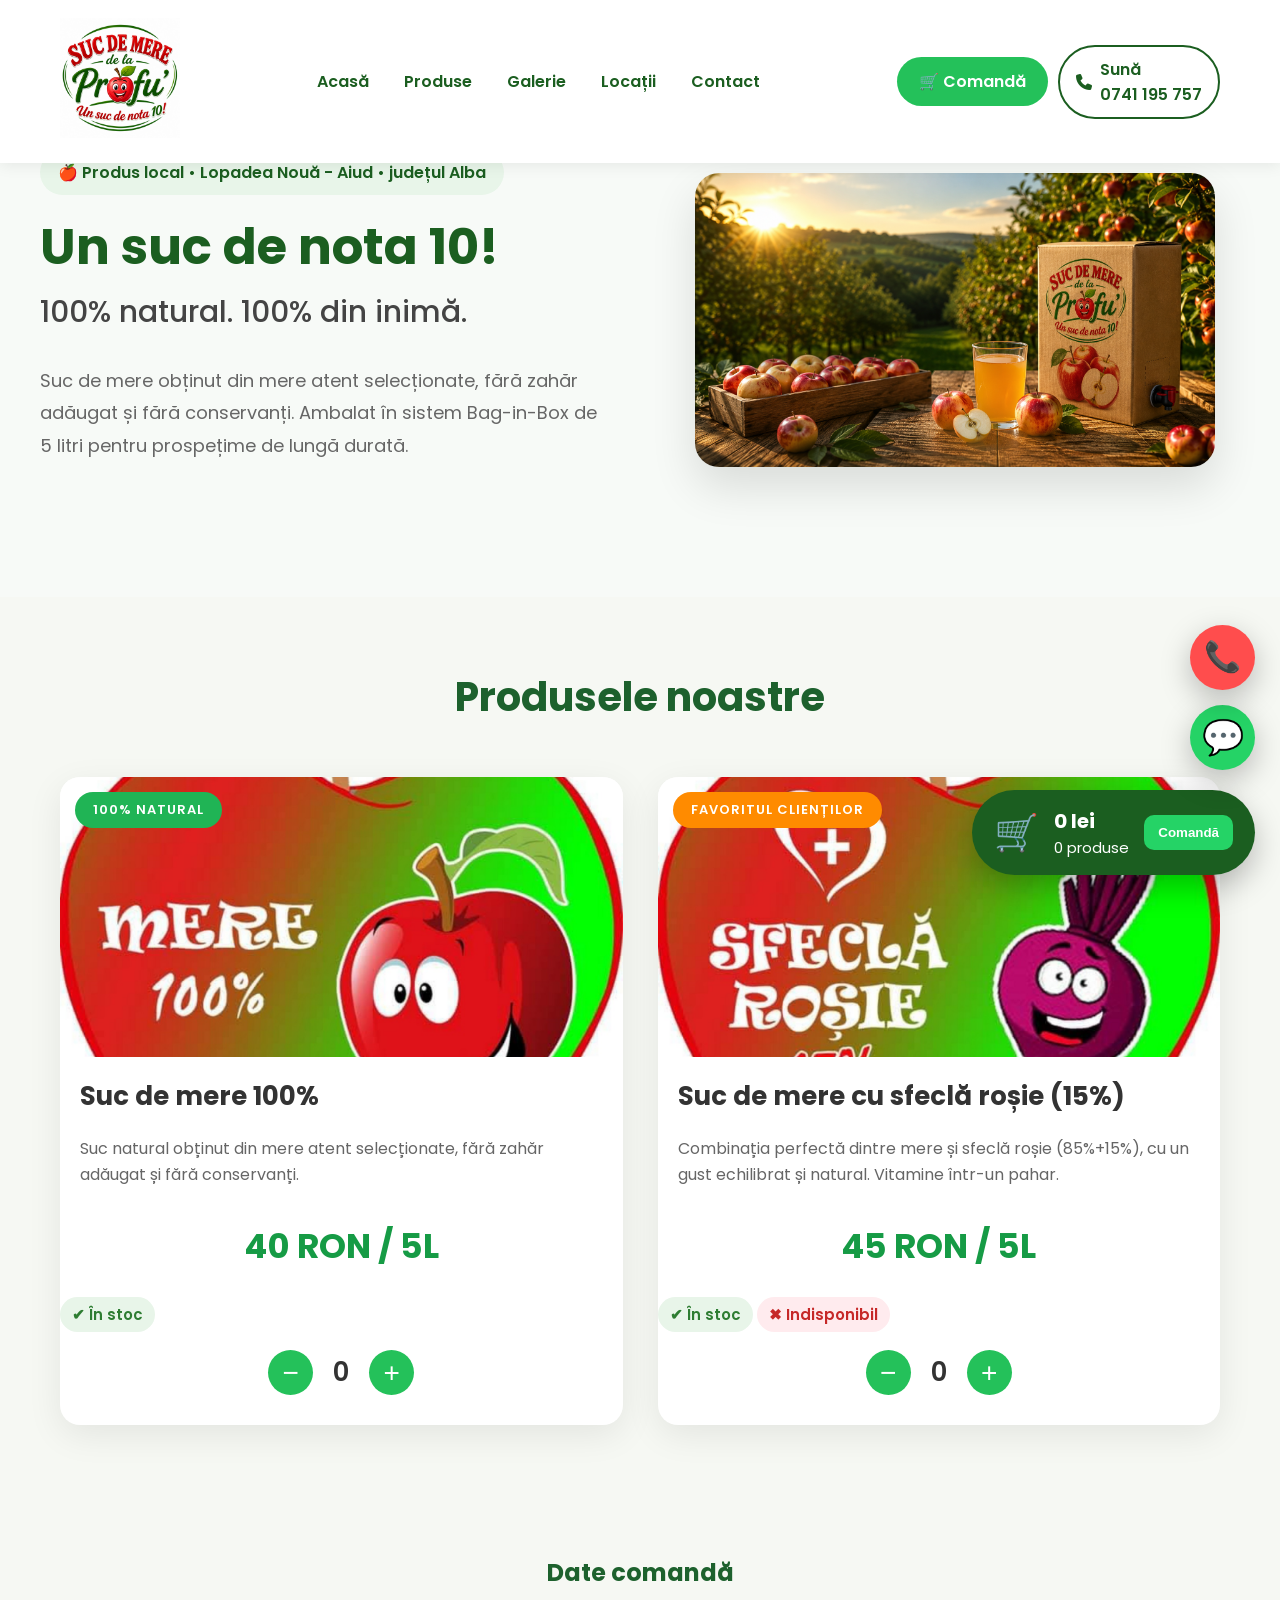
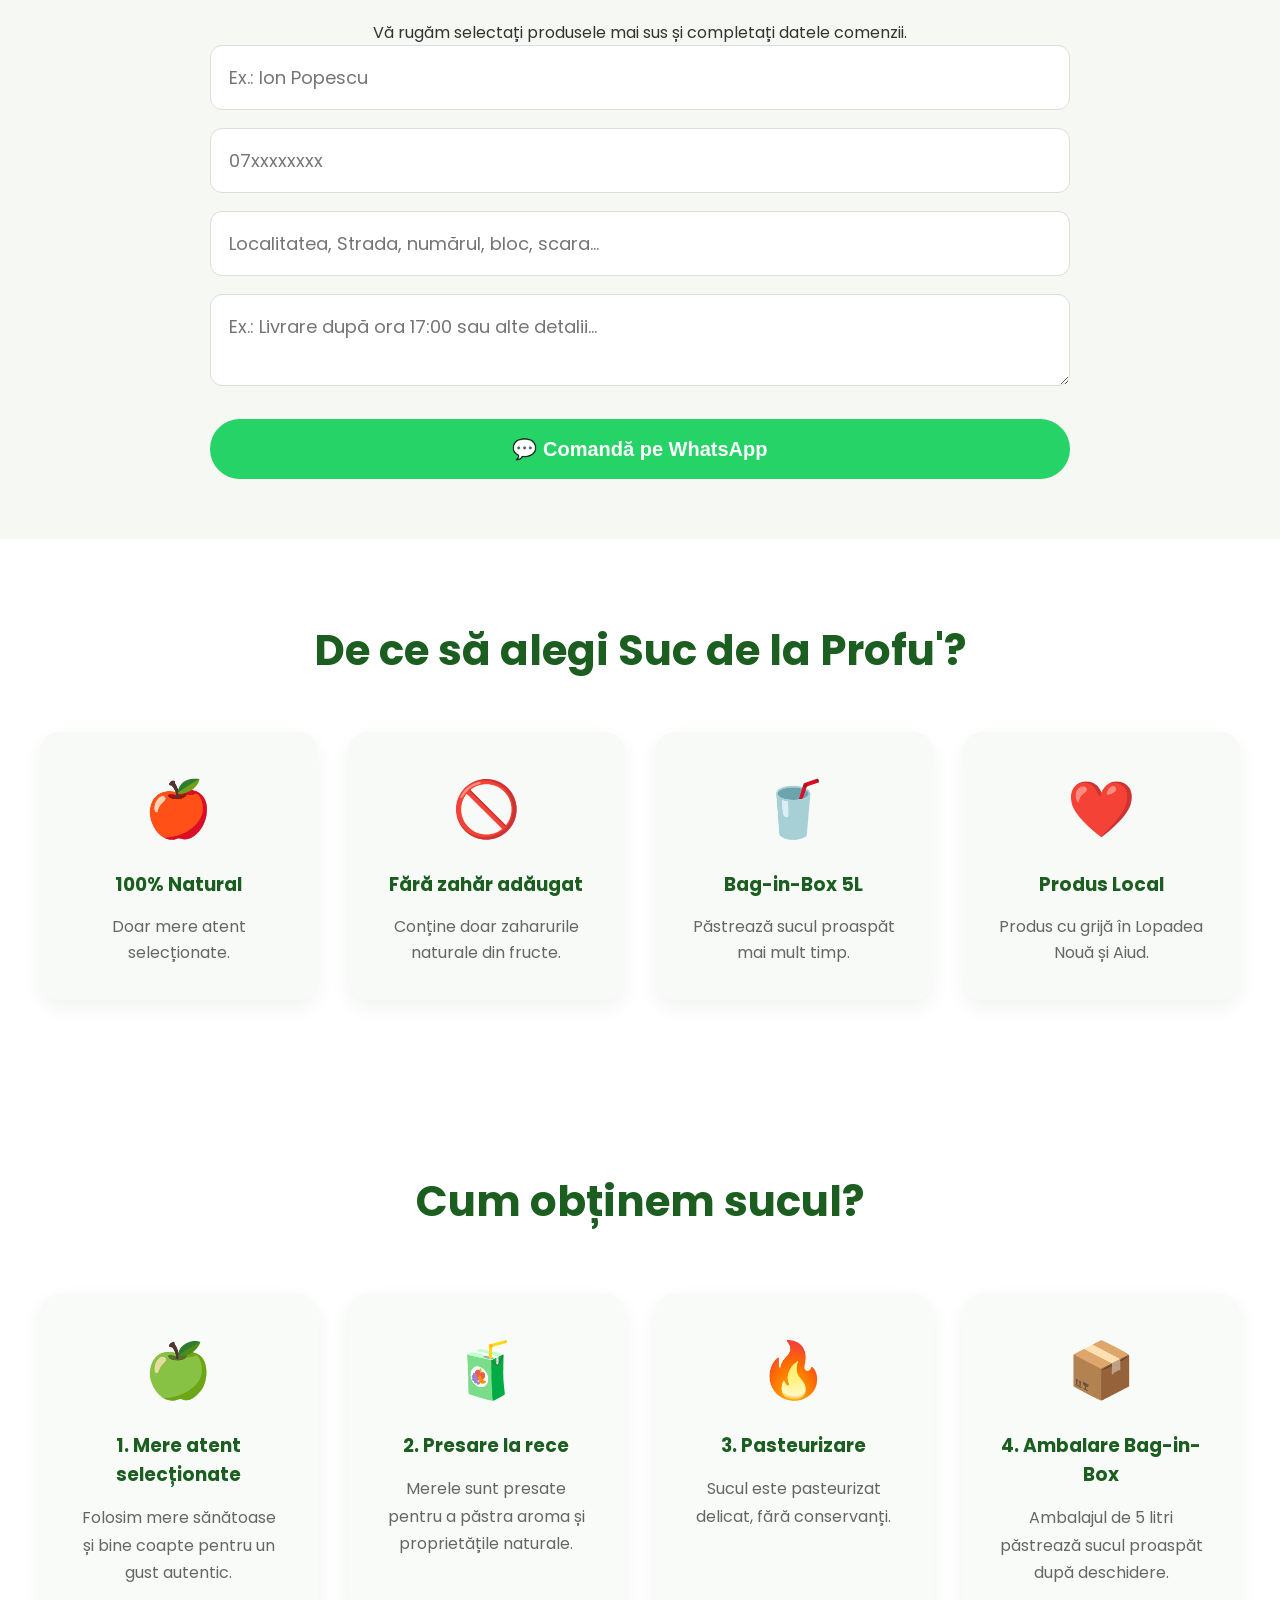
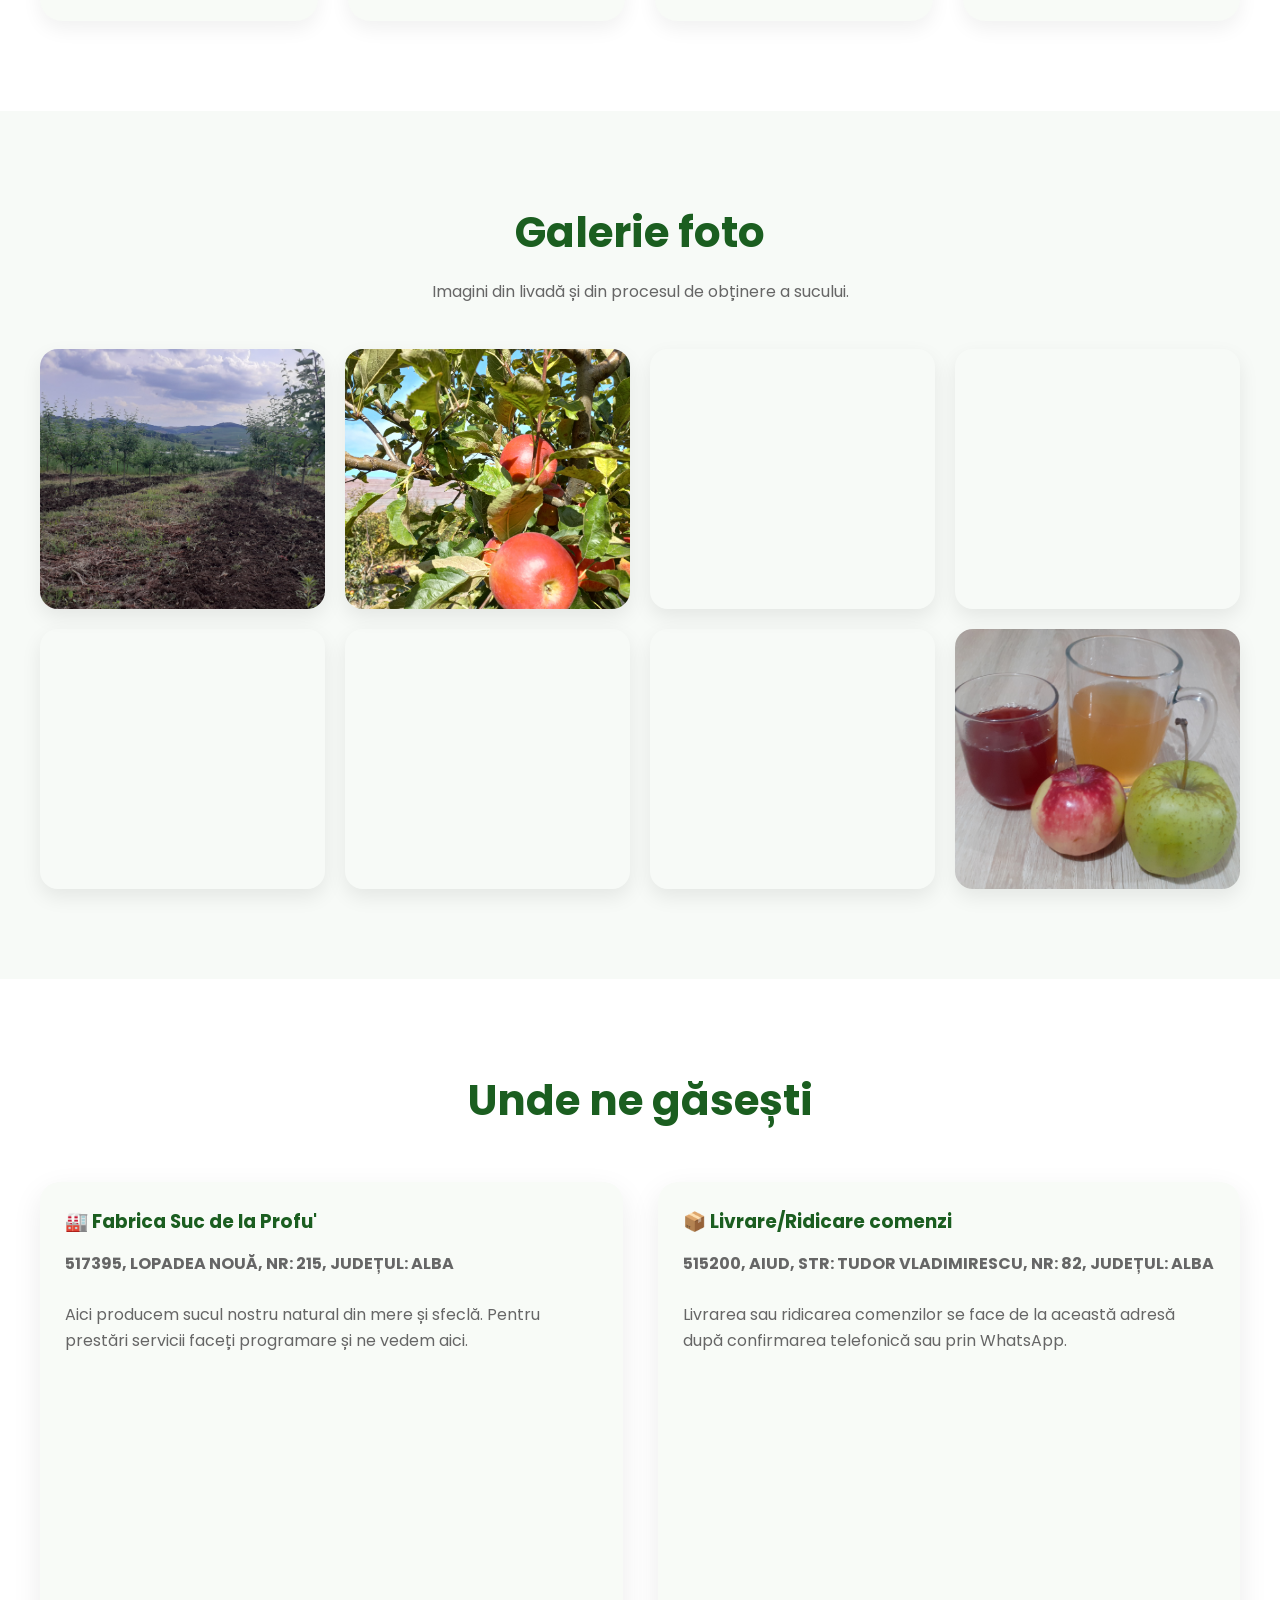
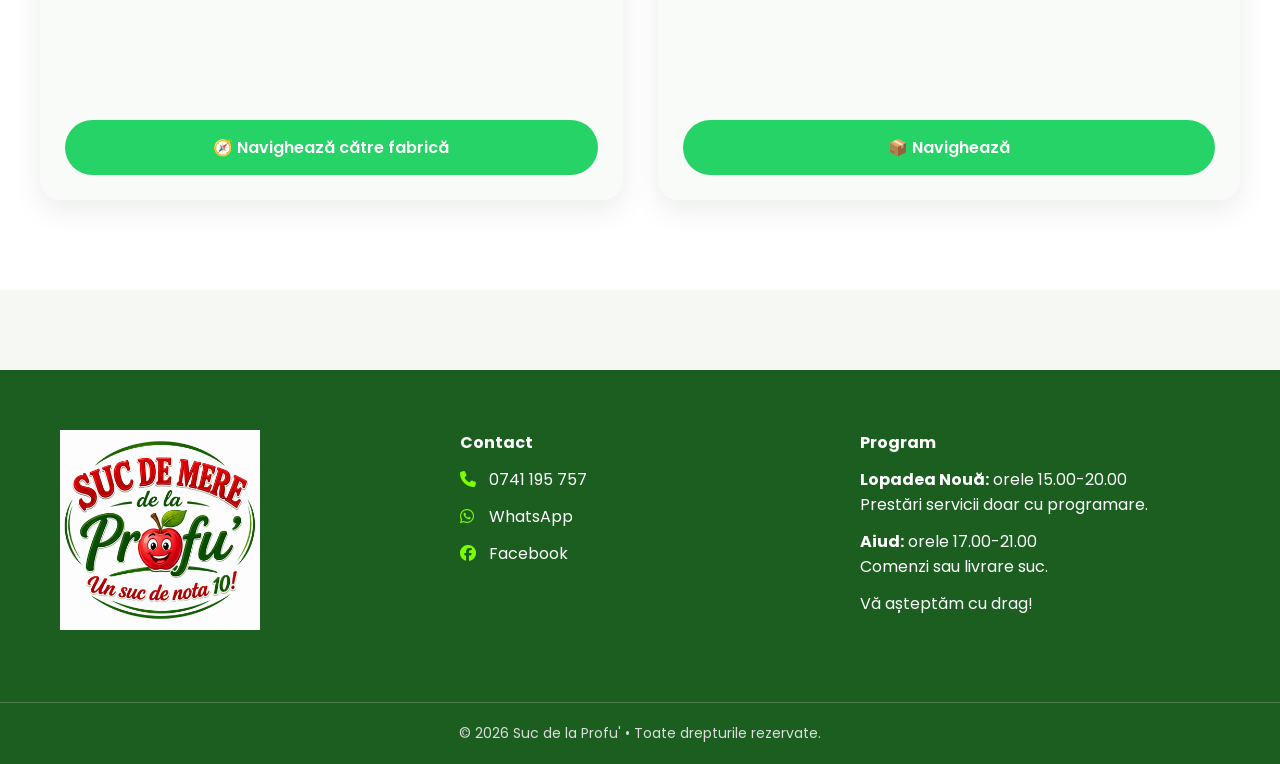
==== commit 5811072d: "Add files via upload" ====
--- a/index.html
+++ b/index.html
@@ -37,7 +37,7 @@
 type="image/png"
 href="assets/logo2.png">
 
- <link rel="stylesheet" href="css/style.css?v=8">
+ <link rel="stylesheet" href="css/style.css?v=9">
 
 <link rel="stylesheet"
 href="https://cdnjs.cloudflare.com/ajax/libs/font-awesome/6.7.2/css/all.min.css">
@@ -692,6 +692,6 @@
 </div>
 
 
-    <script src="js/script.js?v=15"></script>
+    <script src="js/script.js?v=16"></script>
 </body>
 </html>
--- a/css/style.css
+++ b/css/style.css
@@ -2414,3 +2414,50 @@
         max-width:calc(100vw - 160px);
     }
 }
+
+
+/* ===========================
+   V8 STABLE — FIX OVERLAY-URI INVIZIBILE
+   Elementele ascunse nu mai pot intercepta apăsările pe Sus/Telefon/WhatsApp.
+=========================== */
+.appUpdateNotice[hidden] {
+    display: none !important;
+    pointer-events: none !important;
+}
+
+.appUpdateNotice:not(.visible) {
+    pointer-events: none;
+}
+
+.appUpdateNotice.visible {
+    pointer-events: auto;
+}
+
+.appSplash[hidden] {
+    display: none !important;
+    pointer-events: none !important;
+}
+
+.appSplash {
+    pointer-events: none;
+}
+
+html.pwa-launch .appSplash {
+    pointer-events: auto;
+}
+
+.appSplash.isHidden {
+    display: none !important;
+    opacity: 0 !important;
+    visibility: hidden !important;
+    pointer-events: none !important;
+}
+
+.floatingWhatsapp,
+.floatingPhone,
+#backToTop {
+    position: fixed;
+    z-index: 10060;
+    pointer-events: auto;
+    touch-action: manipulation;
+}
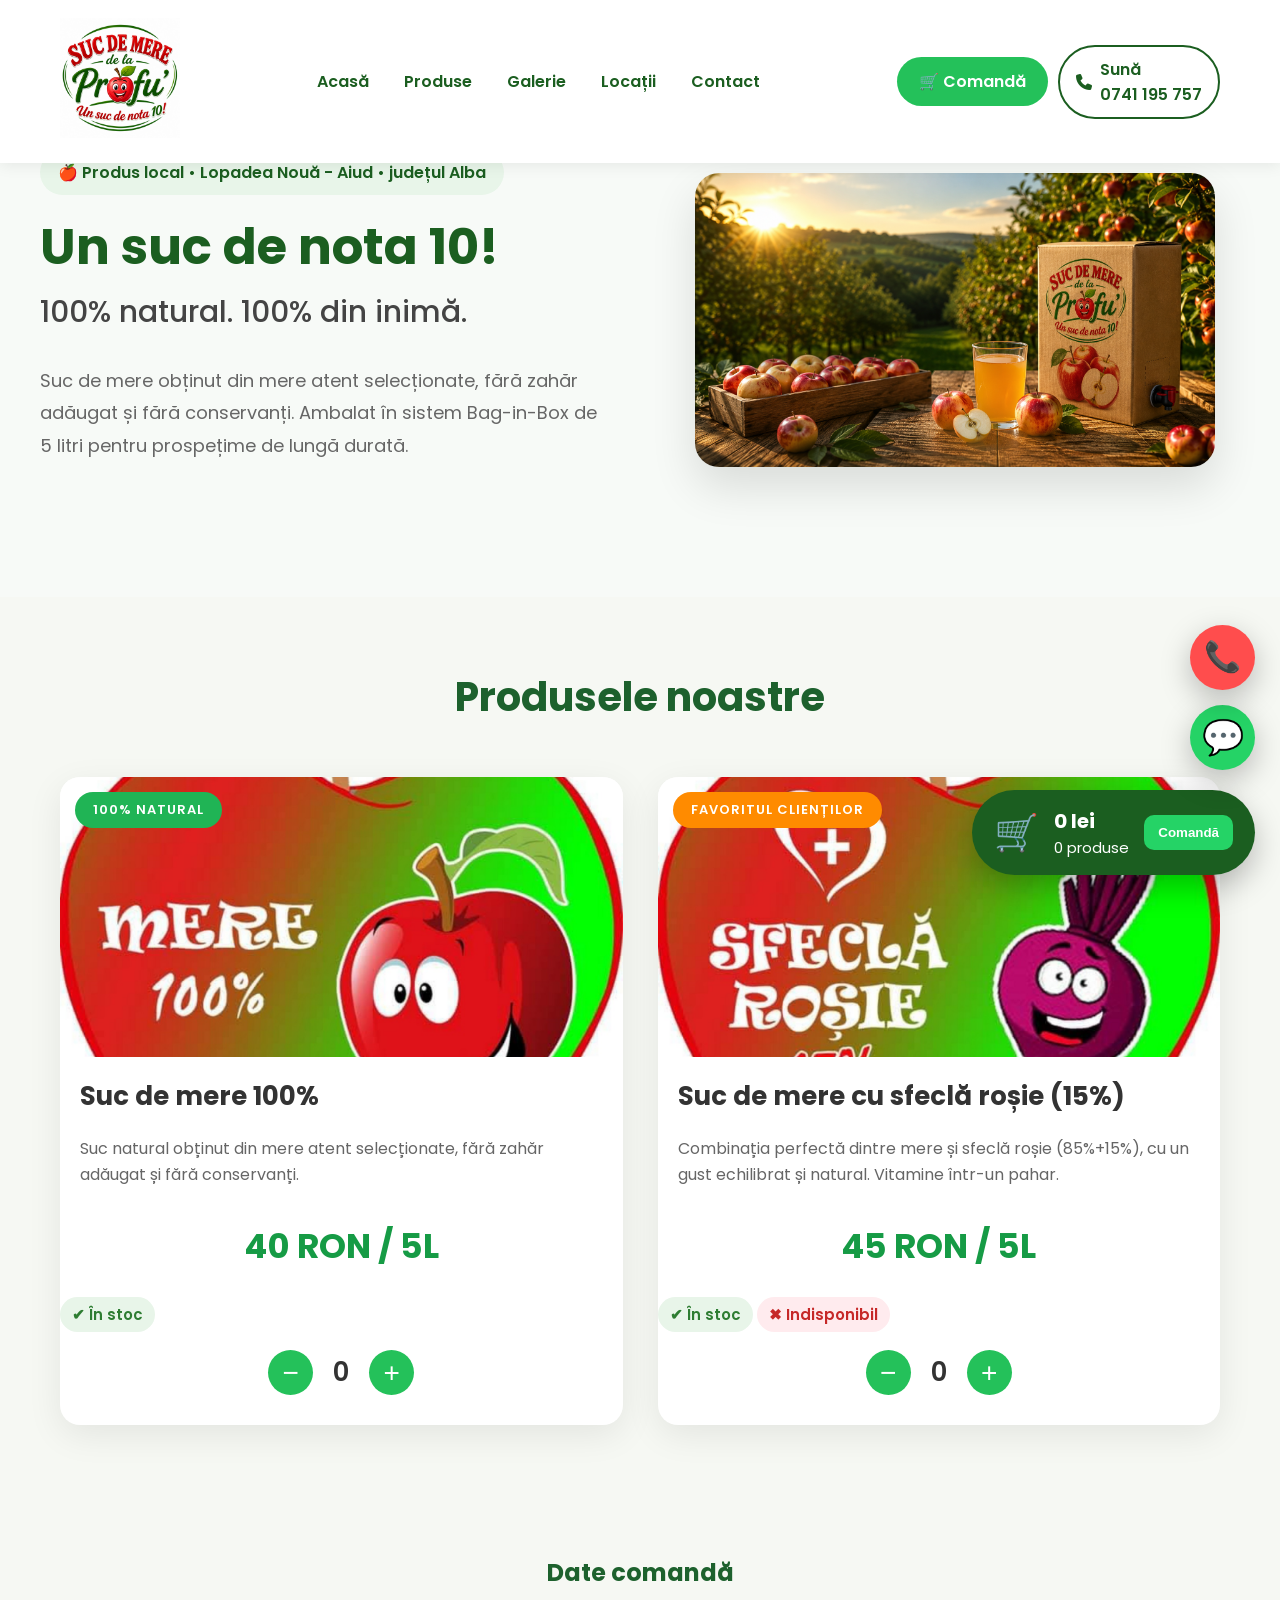
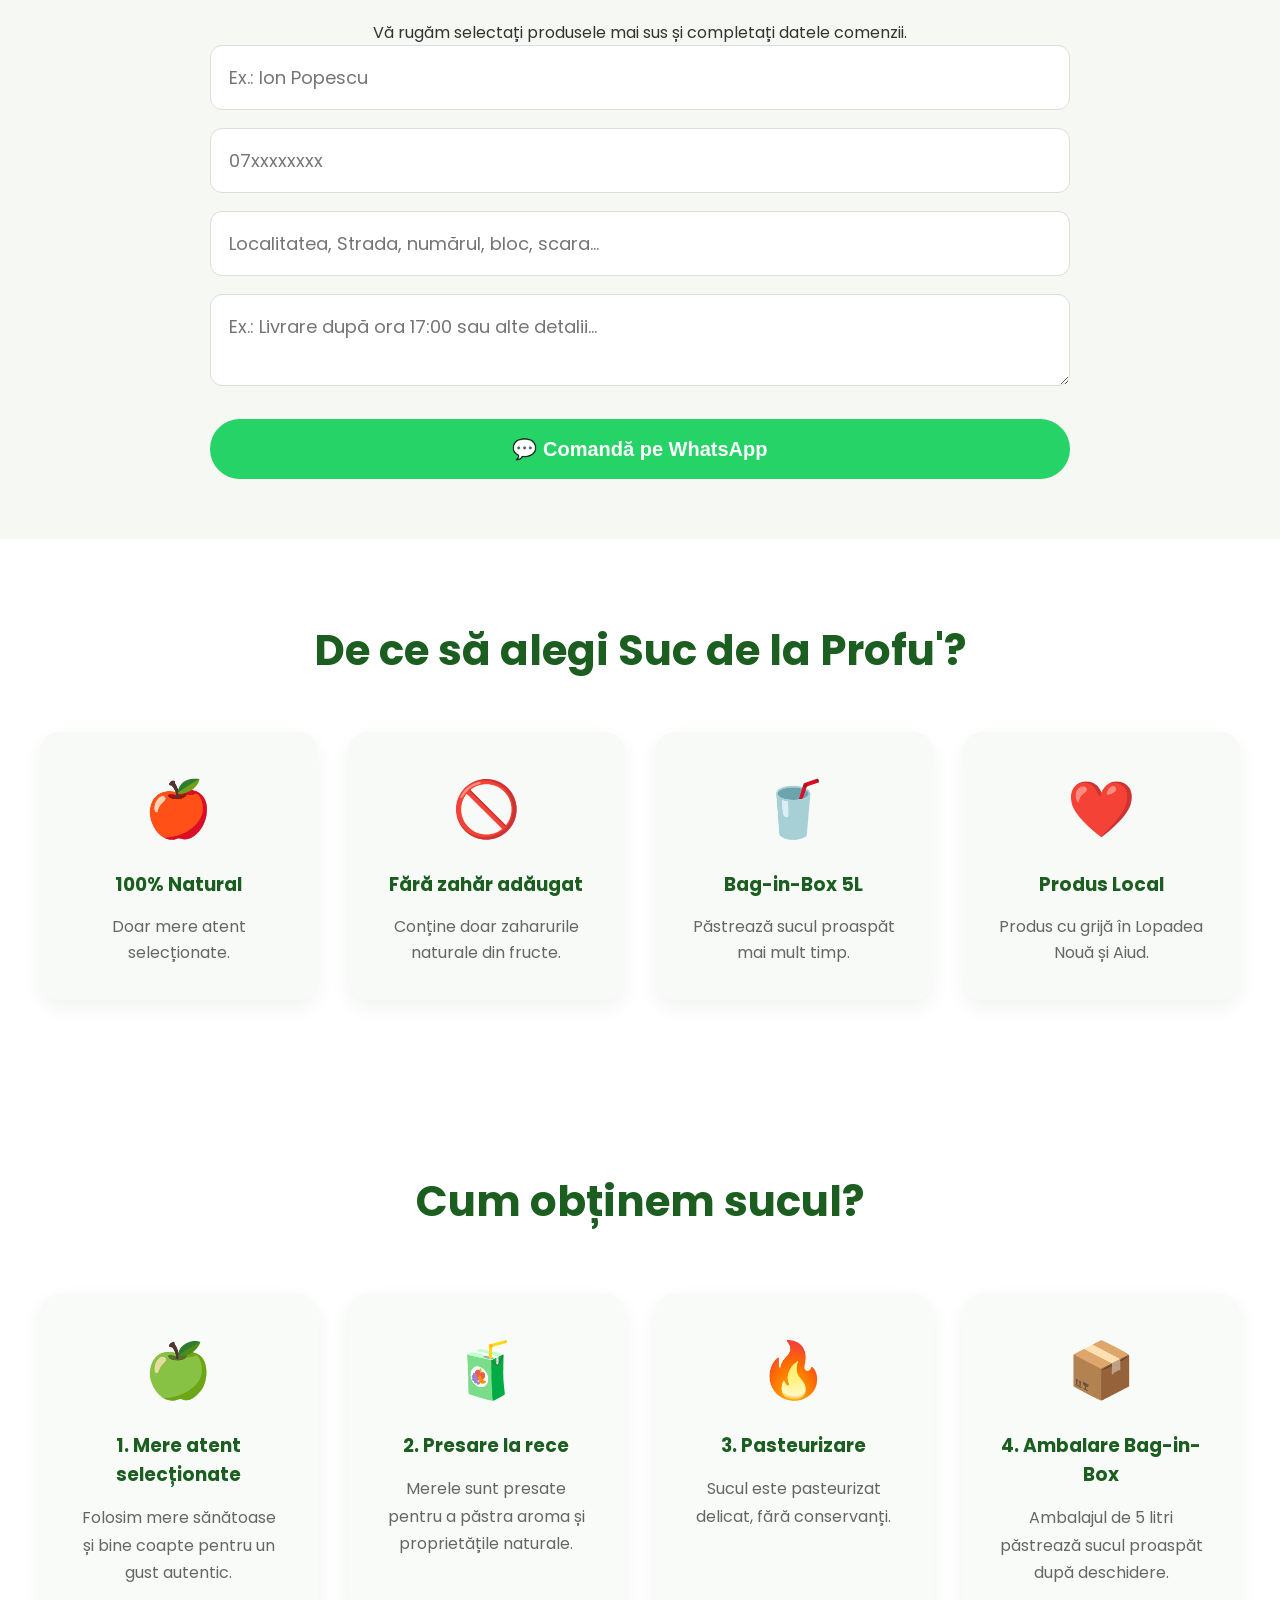
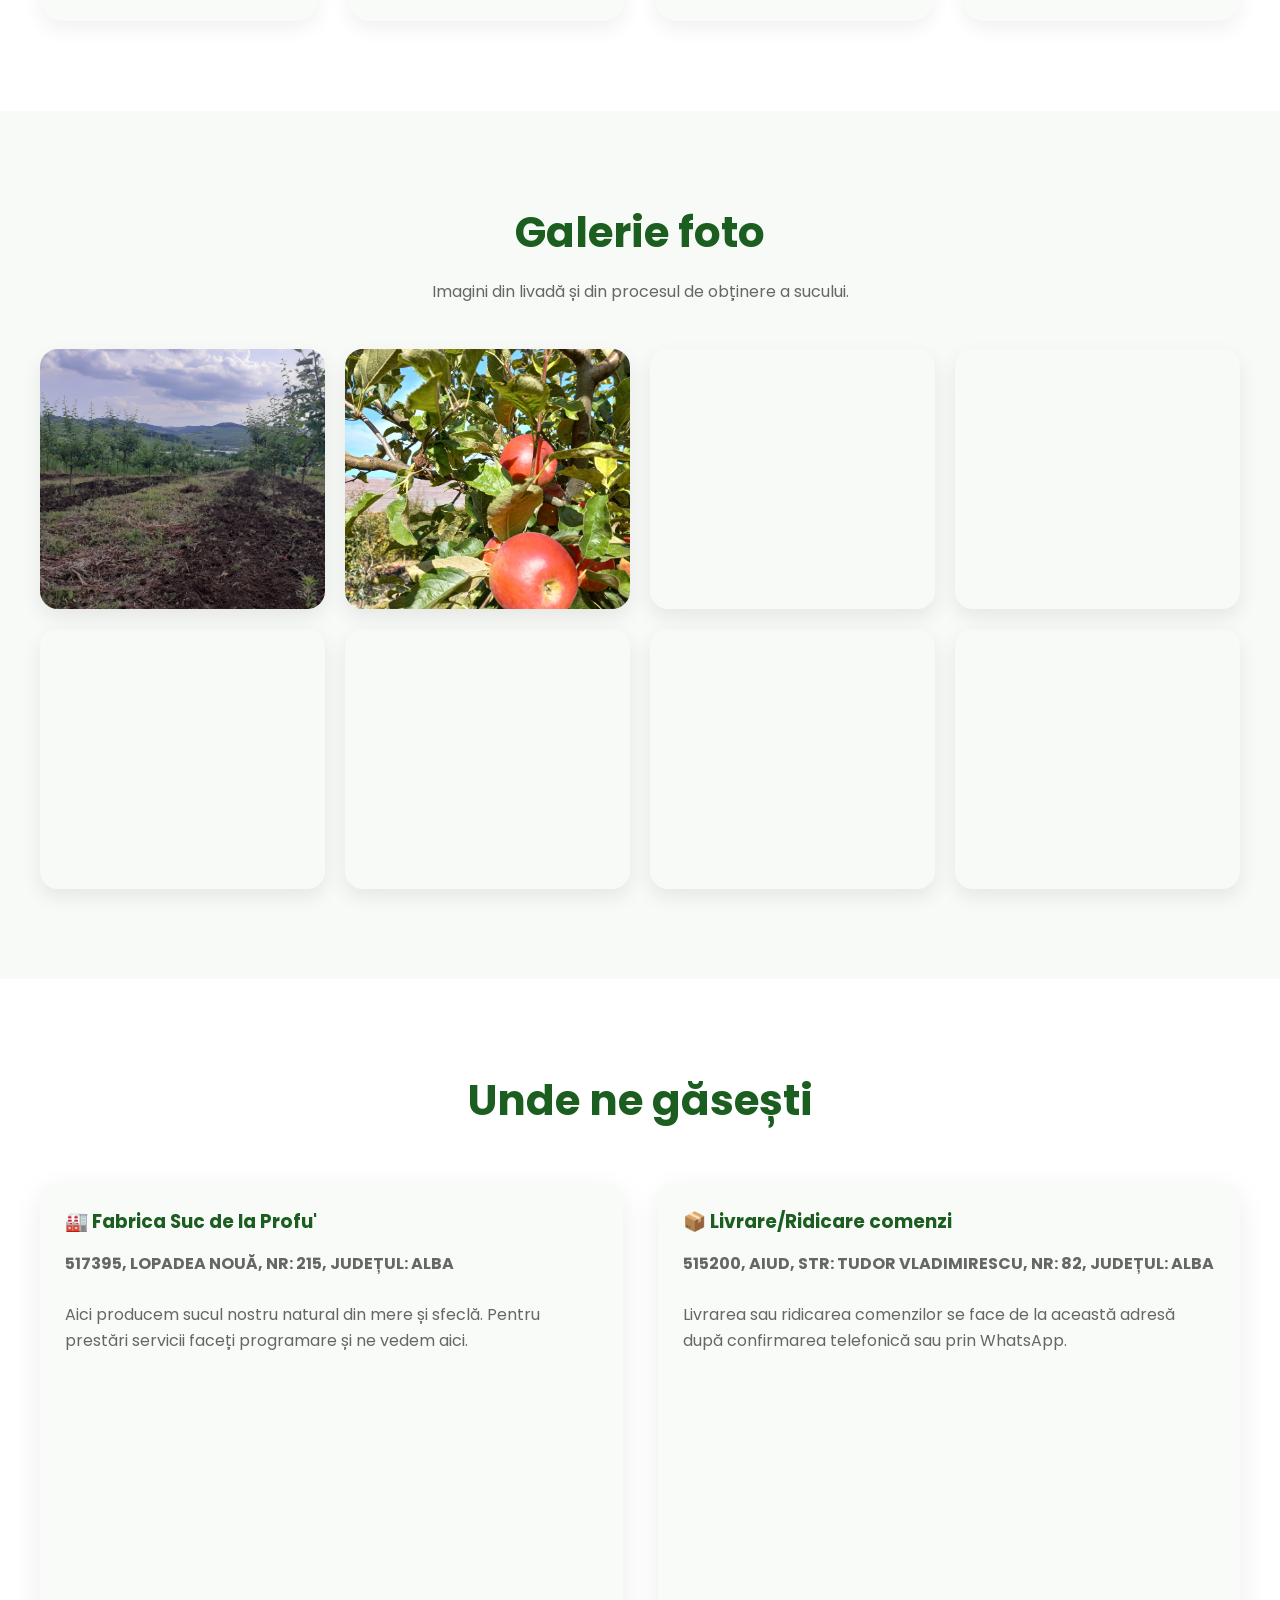
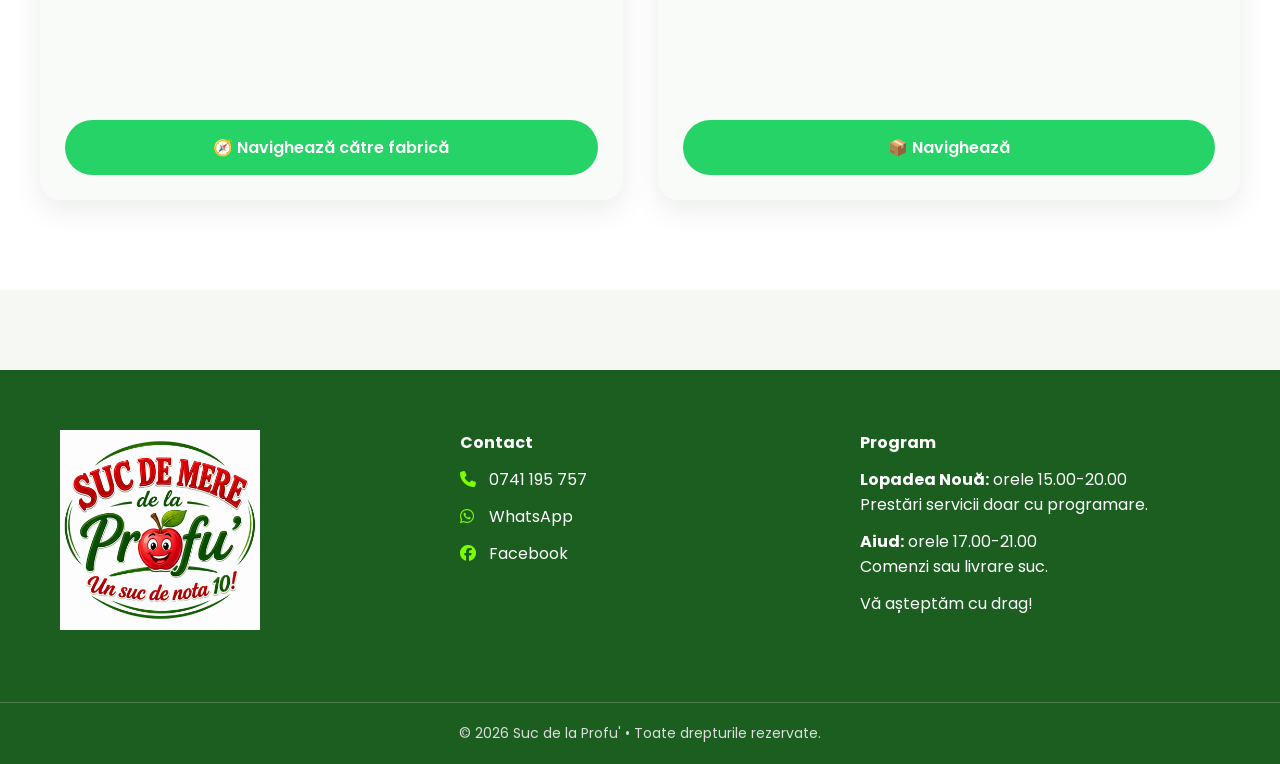
==== commit faed3ad0: "Add files via upload" ====
--- a/index.html
+++ b/index.html
@@ -502,7 +502,7 @@
             </iframe>
 
             <a class="mapButton"
-               href="https://maps.app.goo.gl/uGMoD43WJBPoLw329"
+               href="https://maps.app.goo.gl/mRtba2UKdtLohAee9"
                target="_blank">
 
                 🧭 Navighează către fabrică
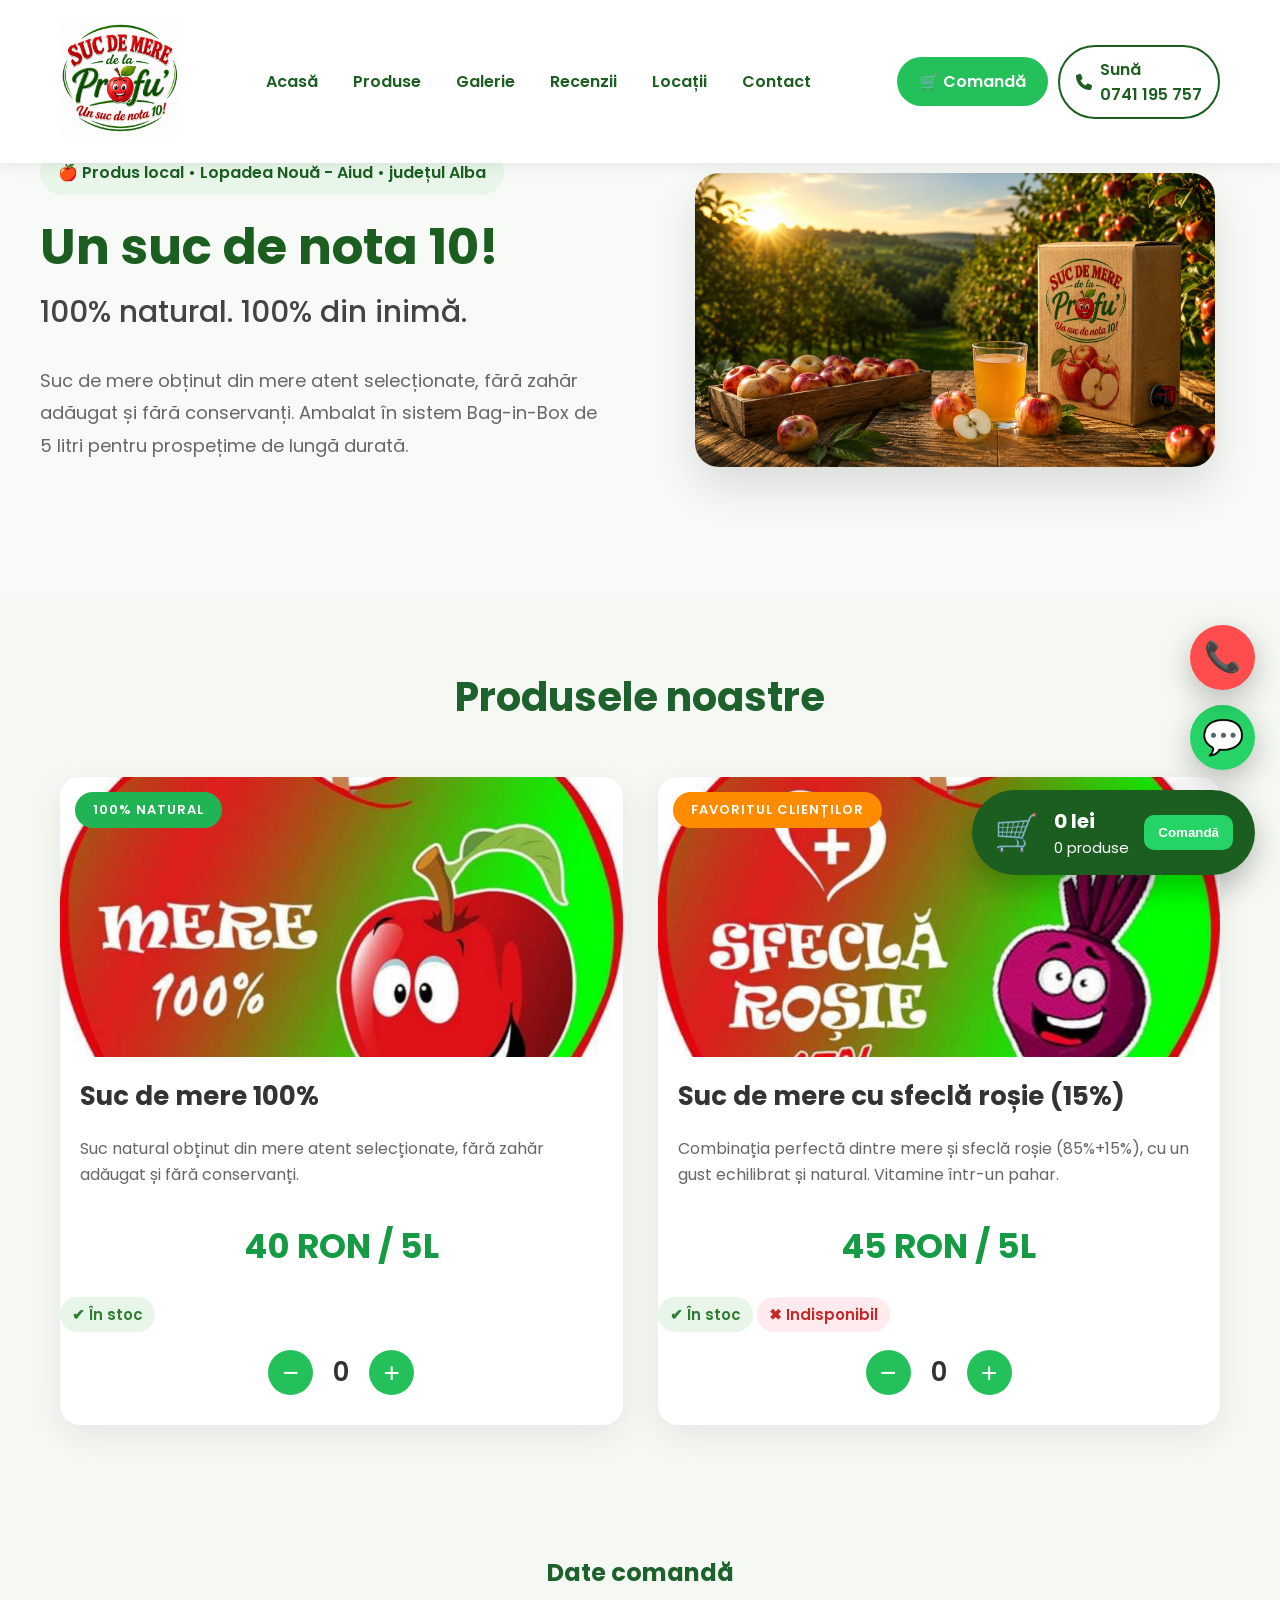
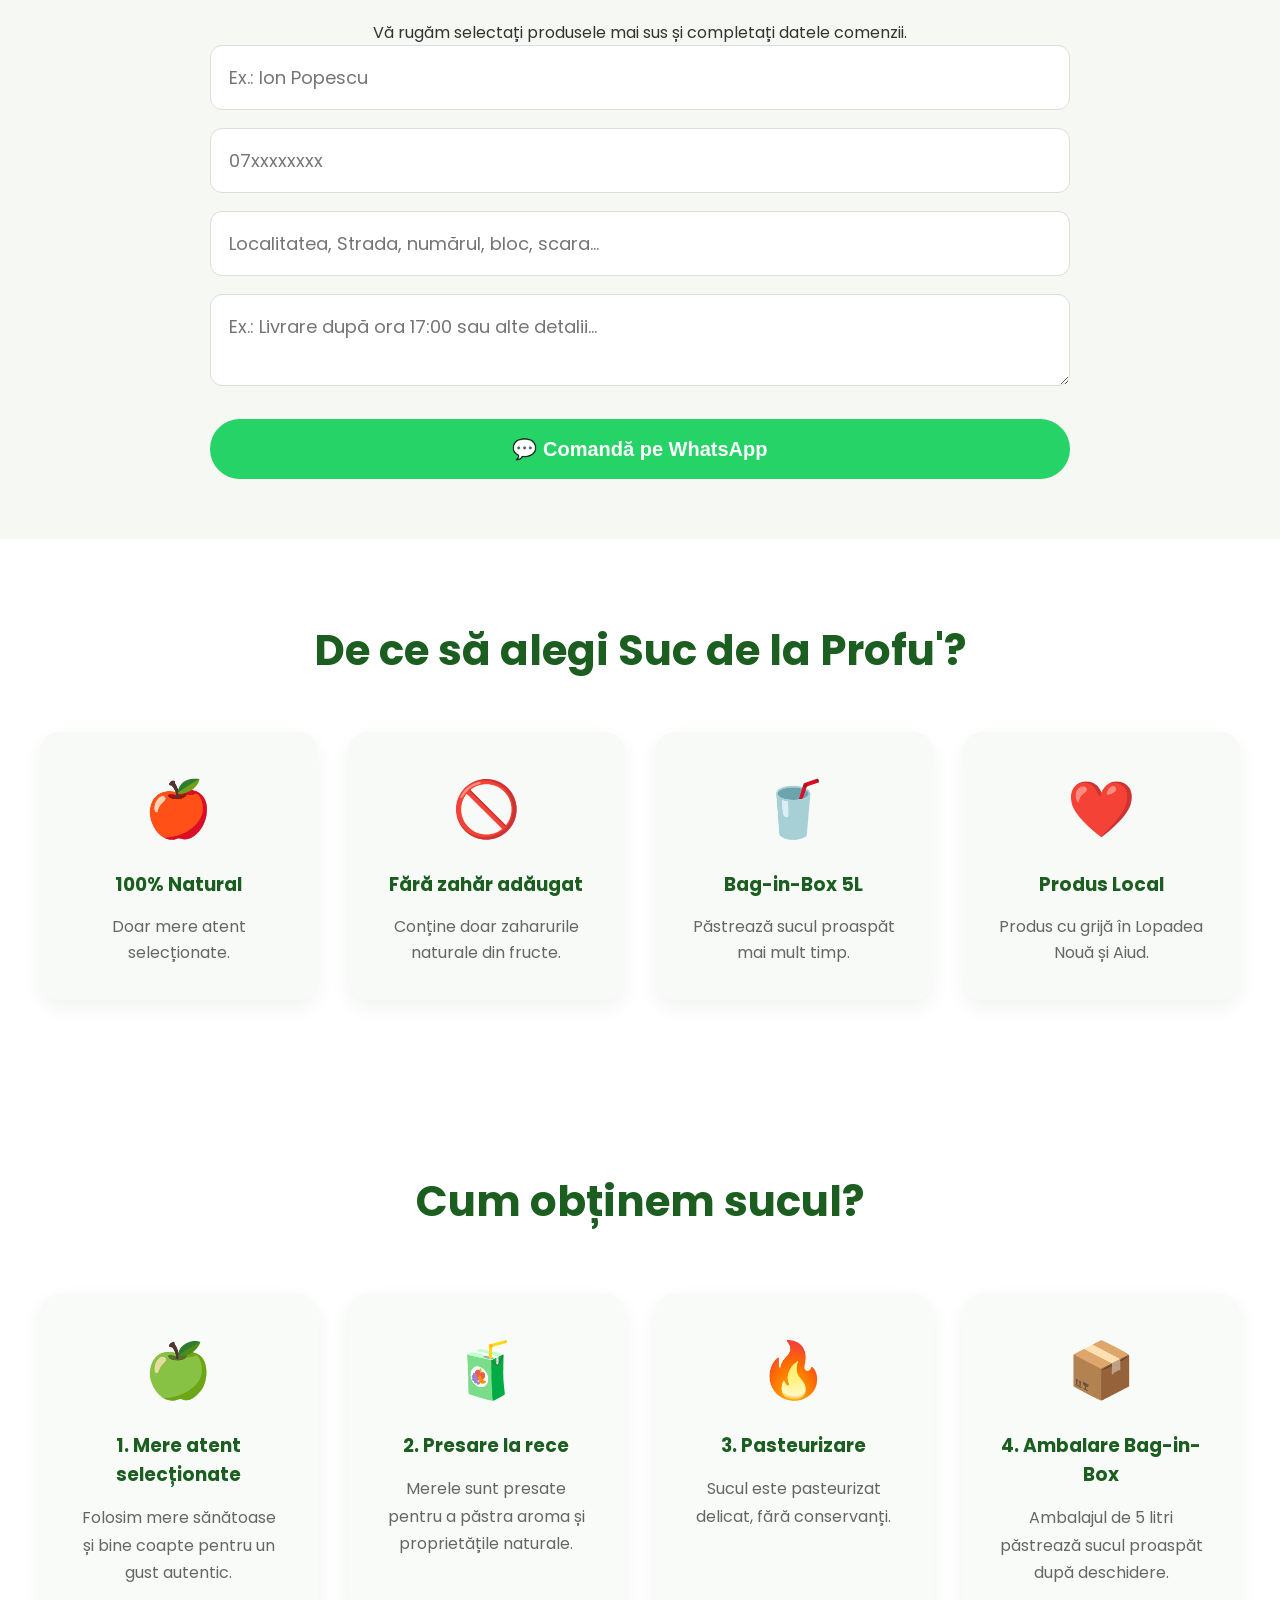
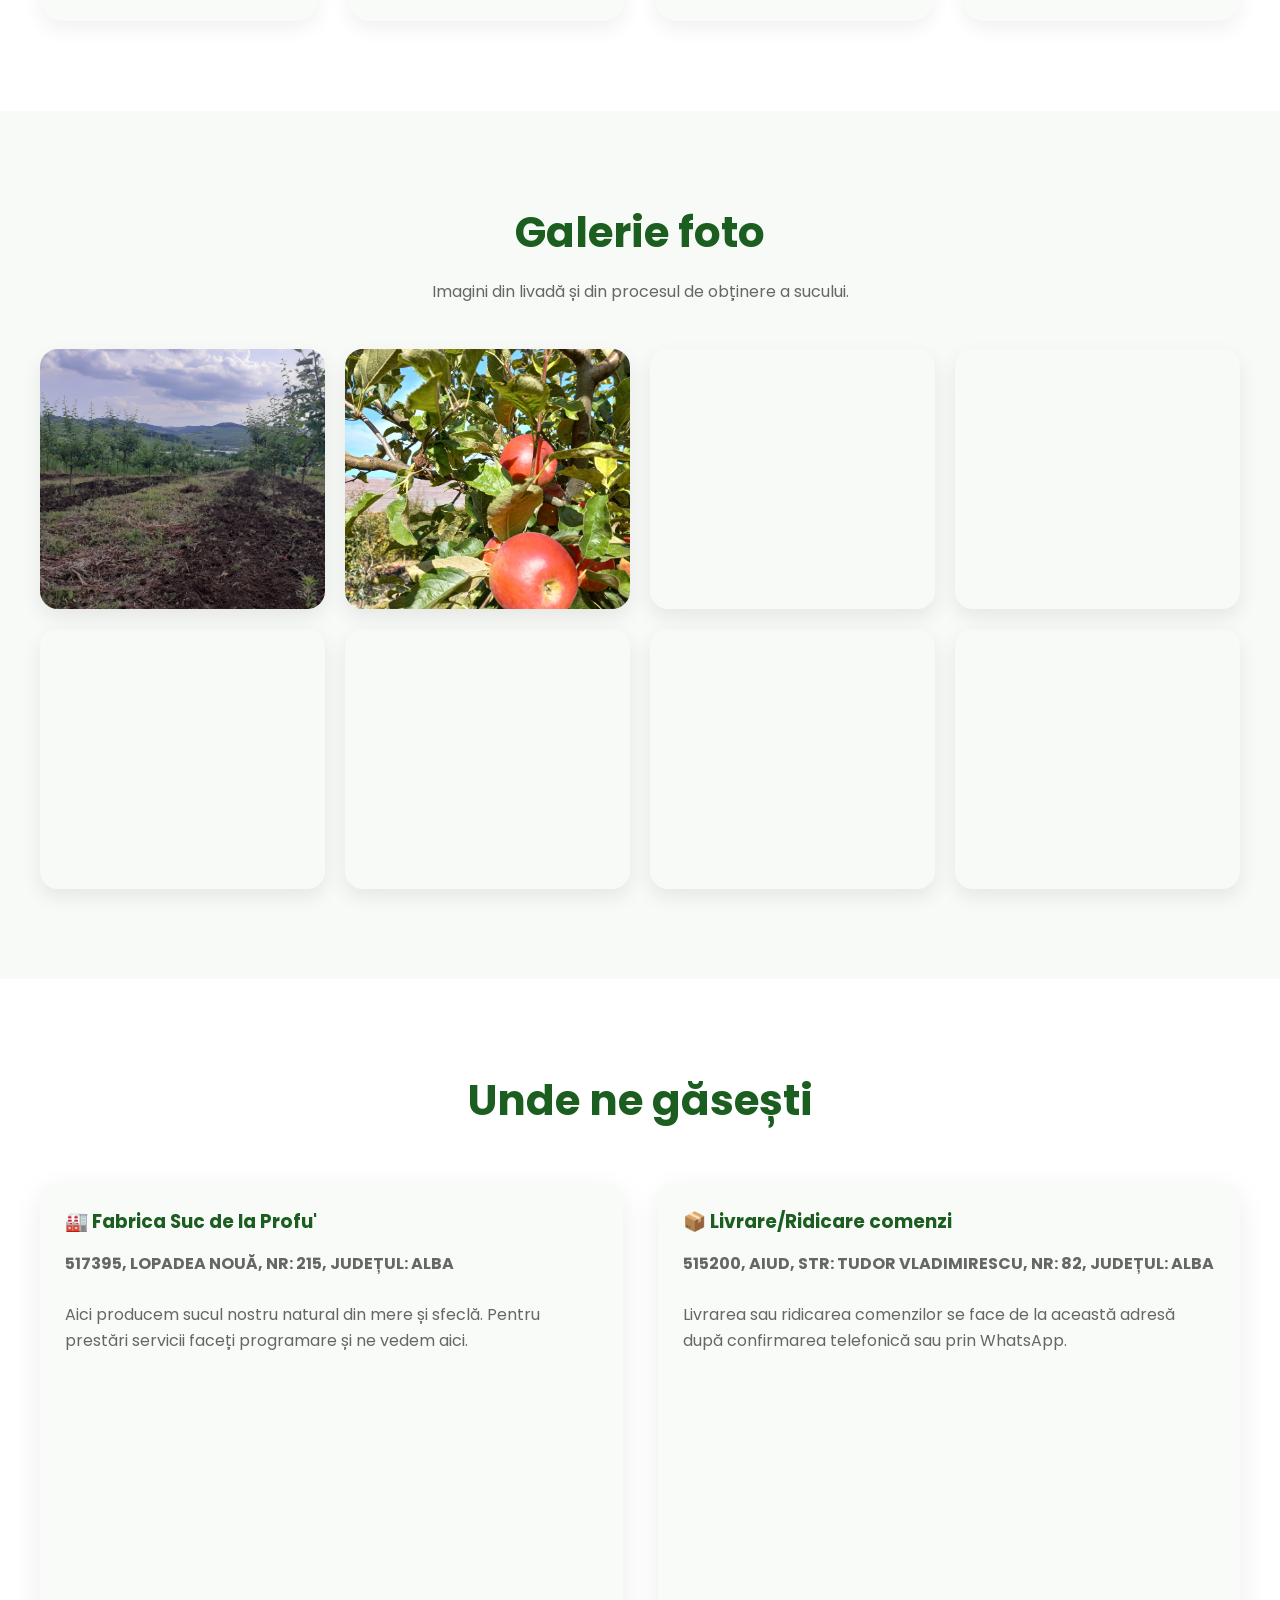
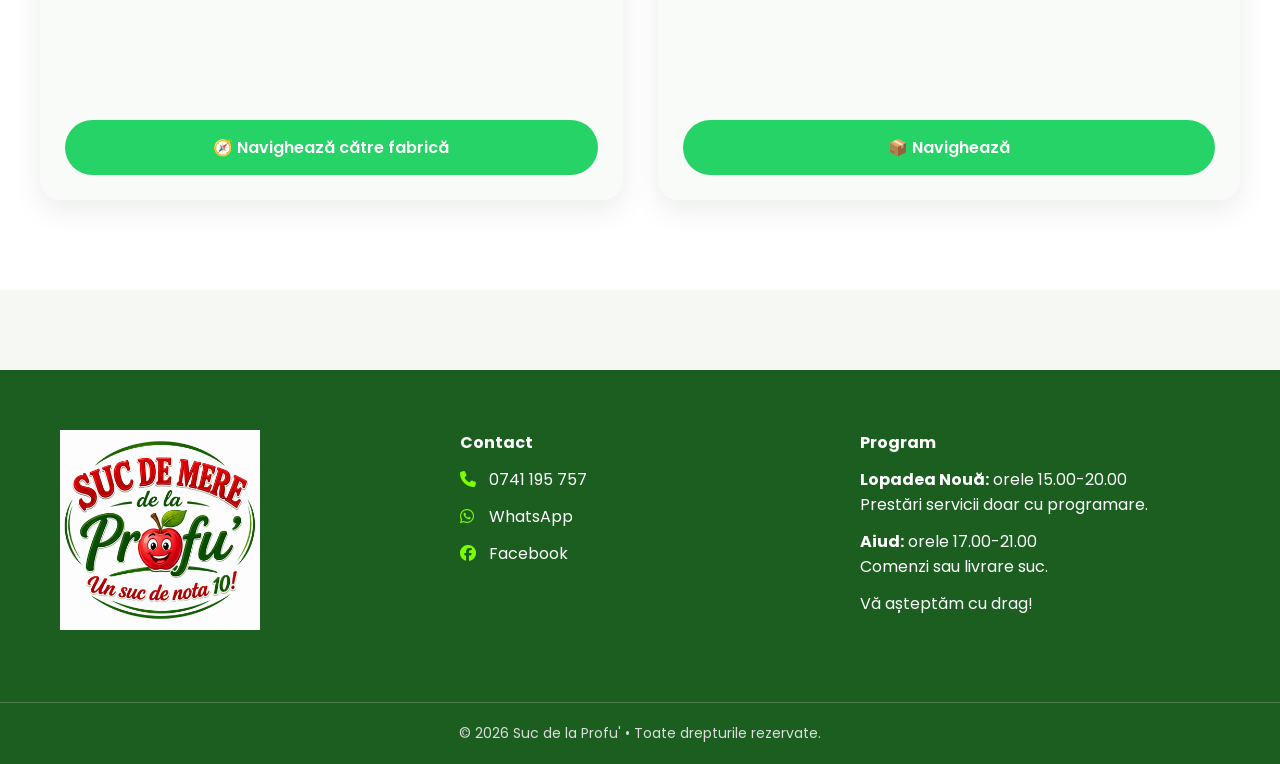
==== commit ab8f2de5: "Add files via upload" ====
--- a/index.html
+++ b/index.html
@@ -93,6 +93,7 @@
             <a href="#hero">Acasă</a>
             <a href="#produse">Produse</a>
             <a href="#galerie">Galerie</a>
+            <a href="recenzii.html">Recenzii</a>
             <a href="#locatii">Locații</a>
             <a href="#contact">Contact</a>
 
--- a/css/style.css
+++ b/css/style.css
@@ -2461,3 +2461,445 @@
     pointer-events: auto;
     touch-action: manipulation;
 }
+
+
+/* ==========================================
+   PAGINA RECENZII
+========================================== */
+.reviewPage{
+    min-height:100vh;
+}
+
+.reviewMain{
+    padding-top:145px;
+}
+
+.reviewHero{
+    max-width:850px;
+    margin:0 auto;
+    padding:70px 20px 35px;
+    text-align:center;
+}
+
+.reviewHero h1{
+    margin:12px 0 18px;
+    color:var(--green);
+    font-size:46px;
+}
+
+.reviewHero p{
+    max-width:720px;
+    margin:auto;
+    color:var(--text-light);
+    font-size:18px;
+    line-height:1.75;
+}
+
+.reviewFormSection{
+    padding:20px 20px 90px;
+}
+
+.reviewFormCard{
+    width:100%;
+    max-width:760px;
+    margin:auto;
+    padding:38px;
+    border-radius:24px;
+    background:#fff;
+    box-shadow:var(--shadow);
+}
+
+.reviewFormCard h2{
+    margin-bottom:28px;
+    color:var(--green);
+    text-align:center;
+}
+
+.reviewForm{
+    display:flex;
+    flex-direction:column;
+    gap:20px;
+}
+
+.reviewField{
+    display:flex;
+    flex-direction:column;
+    gap:8px;
+}
+
+.reviewField label,
+.ratingField legend{
+    color:#2f3b31;
+    font-weight:600;
+}
+
+.reviewField input,
+.reviewField textarea{
+    width:100%;
+    padding:16px 18px;
+    border:1px solid #d8ddd8;
+    border-radius:12px;
+    background:#fff;
+    color:var(--text);
+    font:inherit;
+    transition:.2s;
+}
+
+.reviewField input:focus,
+.reviewField textarea:focus{
+    outline:none;
+    border-color:var(--accent);
+    box-shadow:0 0 0 3px rgba(36,193,90,.13);
+}
+
+.reviewField input.error,
+.reviewField textarea.error,
+.reviewConsent input.error{
+    border-color:#d32f2f !important;
+    box-shadow:0 0 0 3px rgba(211,47,47,.12);
+}
+
+.reviewCounter{
+    color:#777;
+    font-size:13px;
+    text-align:right;
+}
+
+.ratingField{
+    margin:0;
+    padding:0;
+    border:0;
+}
+
+.starRating{
+    display:flex;
+    flex-direction:row-reverse;
+    justify-content:flex-end;
+    gap:6px;
+    width:max-content;
+    margin-top:8px;
+    padding:5px;
+    border:2px solid transparent;
+    border-radius:10px;
+}
+
+.starRating.ratingError{
+    border-color:#d32f2f;
+}
+
+.starRating input{
+    position:absolute;
+    opacity:0;
+    pointer-events:none;
+}
+
+.starRating label{
+    color:#c8c8c8;
+    font-size:38px;
+    line-height:1;
+    cursor:pointer;
+    transition:.18s;
+}
+
+.starRating label:hover,
+.starRating label:hover ~ label,
+.starRating input:checked ~ label{
+    color:#ffc107;
+    transform:scale(1.05);
+}
+
+.reviewConsent{
+    display:flex;
+    align-items:flex-start;
+    gap:12px;
+    color:#555;
+    font-size:14px;
+    line-height:1.55;
+}
+
+.reviewConsent input{
+    flex:0 0 auto;
+    width:20px;
+    height:20px;
+    margin-top:2px;
+    accent-color:var(--green);
+}
+
+.reviewError{
+    margin:0;
+    padding:13px 15px;
+    border-radius:10px;
+    background:#ffebee;
+    color:#b71c1c;
+    font-weight:600;
+}
+
+.reviewSubmitButton{
+    display:flex;
+    align-items:center;
+    justify-content:center;
+    gap:10px;
+    width:100%;
+    padding:17px 22px;
+    border:0;
+    border-radius:50px;
+    background:var(--whatsapp);
+    color:#fff;
+    font:inherit;
+    font-size:18px;
+    font-weight:700;
+    cursor:pointer;
+    transition:.25s;
+}
+
+.reviewSubmitButton:hover{
+    background:#1ea952;
+    transform:translateY(-2px);
+}
+
+.reviewPrivacyNote{
+    margin:0;
+    color:#777;
+    font-size:13px;
+    line-height:1.5;
+    text-align:center;
+}
+
+.reviewSuccess{
+    position:fixed;
+    inset:0;
+    z-index:100000;
+    display:flex;
+    align-items:center;
+    justify-content:center;
+    padding:20px;
+    background:rgba(0,0,0,.48);
+}
+
+.reviewSuccess[hidden]{
+    display:none !important;
+}
+
+.reviewSuccessBox{
+    max-width:390px;
+    padding:36px;
+    border-radius:22px;
+    background:#fff;
+    text-align:center;
+    box-shadow:0 20px 50px rgba(0,0,0,.2);
+}
+
+.reviewSuccessBox h2{
+    margin:10px 0;
+    color:var(--green);
+}
+
+@media (max-width:900px){
+    .reviewMain{
+        padding-top:96px;
+    }
+
+    .reviewHero{
+        padding-top:50px;
+    }
+
+    .reviewHero h1{
+        font-size:36px;
+    }
+
+    .reviewFormCard{
+        padding:25px 18px;
+    }
+
+    .starRating label{
+        font-size:36px;
+    }
+}
+
+
+/* ==========================================
+   RECENZII FIREBASE — PUBLICARE AUTOMATĂ
+========================================== */
+.reviewHoneypot{
+    position:absolute !important;
+    left:-10000px !important;
+    width:1px !important;
+    height:1px !important;
+    overflow:hidden !important;
+}
+
+.reviewSubmitButton:disabled{
+    cursor:wait;
+    opacity:.72;
+    transform:none;
+}
+
+.publishedReviewsSection{
+    max-width:1100px;
+    margin:0 auto;
+    padding:0 20px 100px;
+}
+
+.reviewsSummaryCard{
+    display:flex;
+    align-items:center;
+    justify-content:space-between;
+    gap:30px;
+    margin-bottom:38px;
+    padding:28px 32px;
+    border-radius:22px;
+    background:linear-gradient(135deg,#1b5e20,#2e7d32);
+    color:#fff;
+    box-shadow:var(--shadow);
+}
+
+.reviewsSummaryLabel{
+    display:block;
+    margin-bottom:4px;
+    color:rgba(255,255,255,.82);
+    font-size:14px;
+}
+
+.reviewsAverage{
+    display:inline-block;
+    margin-right:14px;
+    font-size:42px;
+    line-height:1;
+}
+
+.reviewsAverageStars{
+    display:inline-block;
+    color:#ffd54f;
+    font-size:25px;
+    letter-spacing:2px;
+}
+
+.reviewsCountBox{
+    display:flex;
+    flex-direction:column;
+    align-items:flex-end;
+    text-align:right;
+}
+
+.reviewsCountBox strong{
+    font-size:34px;
+    line-height:1.1;
+}
+
+.reviewsCountBox span{
+    color:rgba(255,255,255,.82);
+}
+
+.publishedReviewsHeader{
+    display:flex;
+    align-items:center;
+    justify-content:space-between;
+    gap:20px;
+    margin-bottom:26px;
+}
+
+.publishedReviewsHeader h2{
+    color:var(--green);
+    font-size:34px;
+}
+
+.reviewsSort{
+    padding:11px 14px;
+    border:1px solid #d5ddd5;
+    border-radius:12px;
+    background:#fff;
+    color:var(--text);
+    font:inherit;
+}
+
+.reviewsLoading,
+.reviewsEmpty{
+    padding:28px;
+    border-radius:16px;
+    background:#fff;
+    color:#666;
+    text-align:center;
+    box-shadow:0 7px 20px rgba(0,0,0,.05);
+}
+
+.publishedReviewsGrid{
+    display:grid;
+    grid-template-columns:repeat(2,minmax(0,1fr));
+    gap:24px;
+}
+
+.publishedReviewCard{
+    min-width:0;
+    padding:28px;
+    border-radius:20px;
+    background:#fff;
+    box-shadow:var(--shadow);
+    transition:.25s;
+}
+
+.publishedReviewCard:hover{
+    transform:translateY(-4px);
+    box-shadow:var(--shadow-hover);
+}
+
+.publishedReviewTop{
+    display:flex;
+    align-items:flex-start;
+    justify-content:space-between;
+    gap:20px;
+}
+
+.publishedReviewTop h3{
+    color:var(--green);
+    font-size:19px;
+}
+
+.publishedReviewCity,
+.publishedReviewDate{
+    color:#777;
+    font-size:13px;
+}
+
+.publishedReviewDate{
+    white-space:nowrap;
+}
+
+.publishedReviewStars{
+    margin:18px 0 13px;
+    color:#ffc107;
+    font-size:22px;
+    letter-spacing:2px;
+}
+
+.publishedReviewText{
+    color:#4d554e;
+    line-height:1.75;
+    overflow-wrap:anywhere;
+    white-space:pre-wrap;
+}
+
+@media(max-width:700px){
+    .reviewsSummaryCard,
+    .publishedReviewsHeader{
+        align-items:flex-start;
+        flex-direction:column;
+    }
+
+    .reviewsCountBox{
+        align-items:flex-start;
+        text-align:left;
+    }
+
+    .reviewsSort{
+        width:100%;
+    }
+
+    .publishedReviewsGrid{
+        grid-template-columns:1fr;
+    }
+
+    .publishedReviewTop{
+        flex-direction:column;
+        gap:7px;
+    }
+}
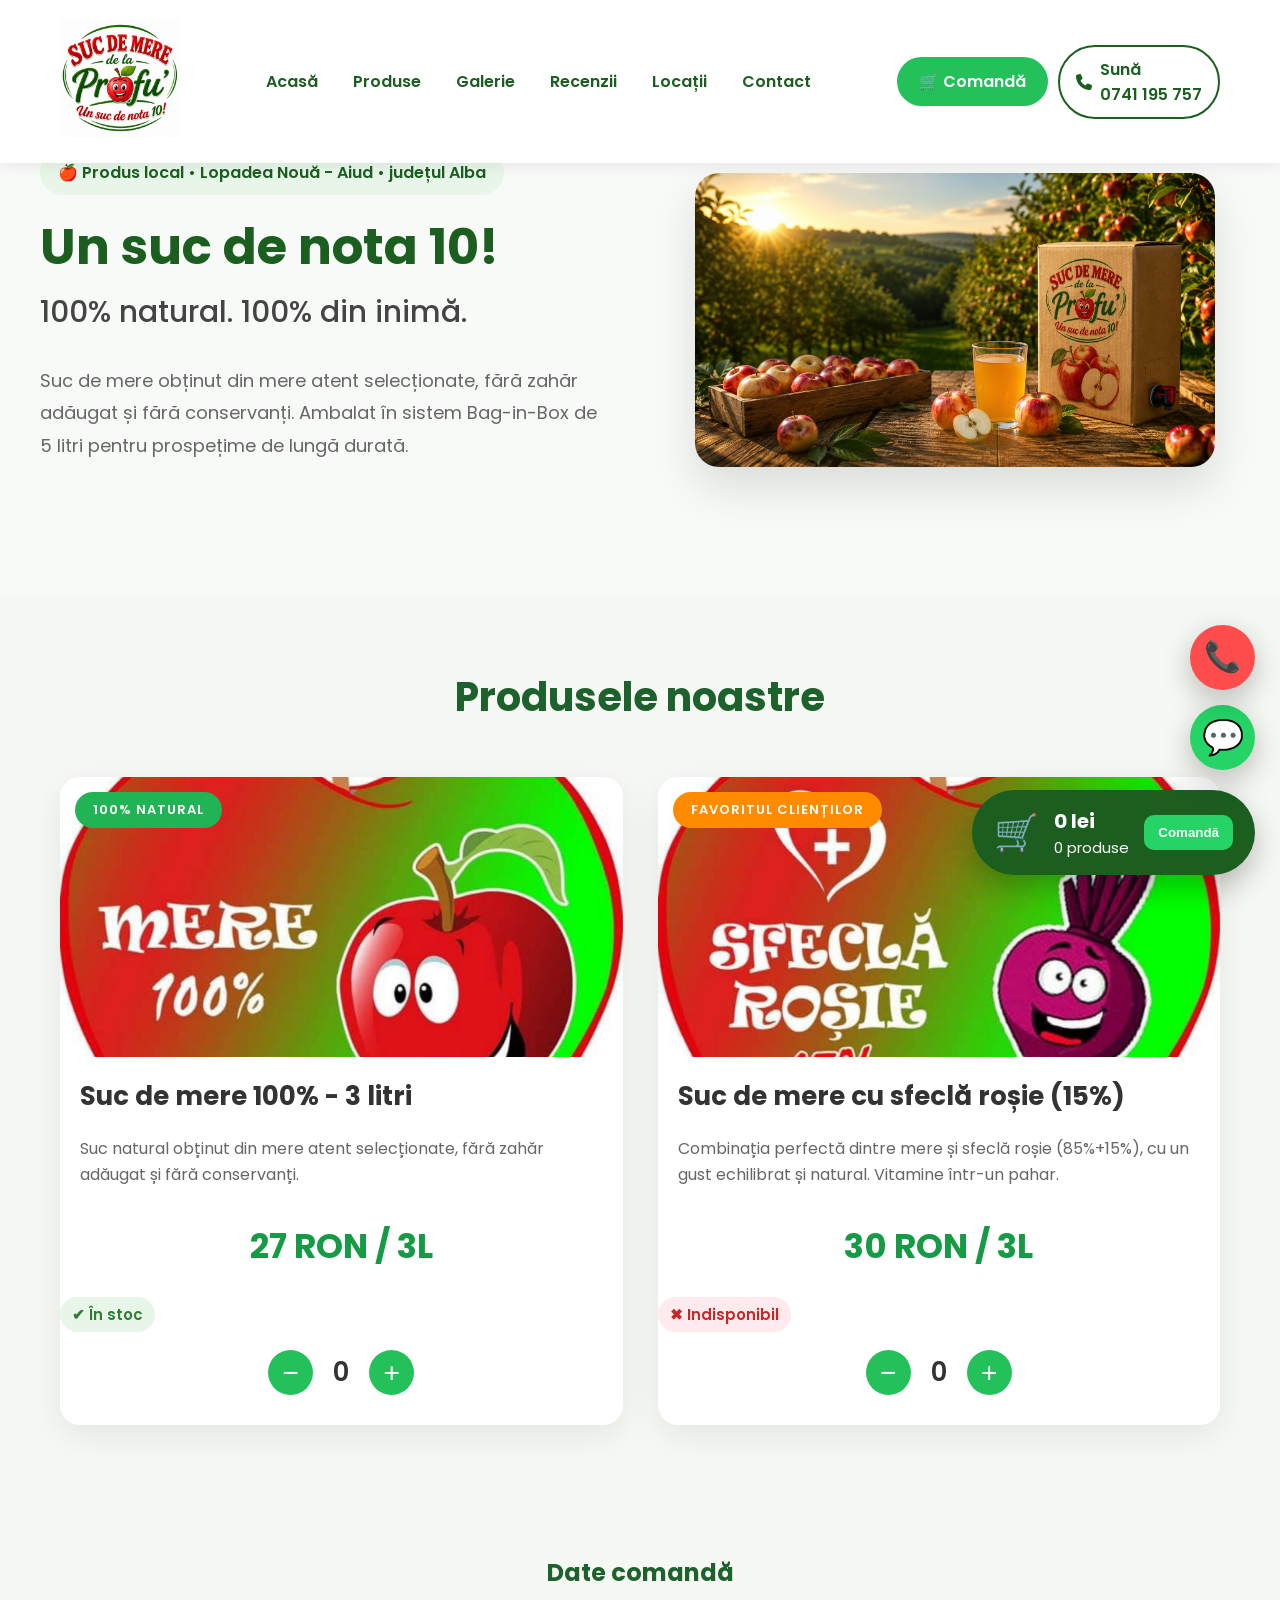
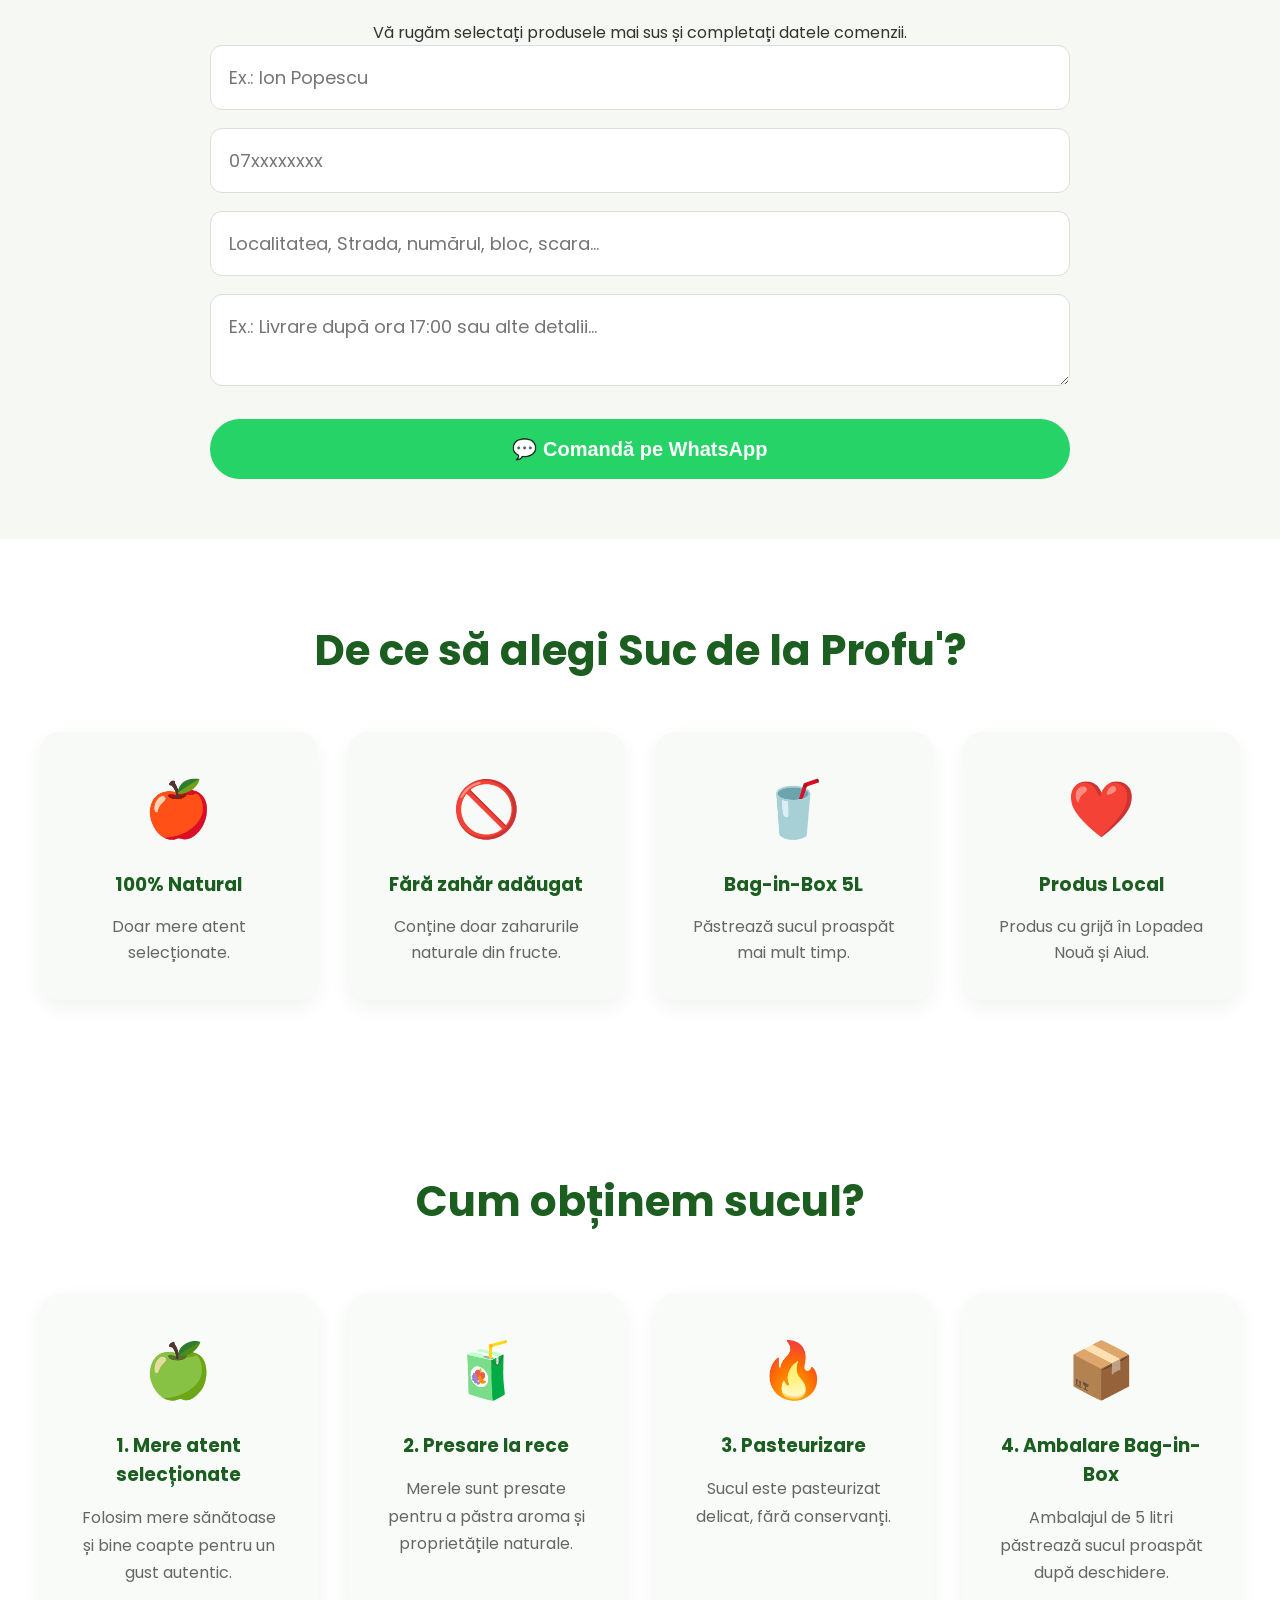
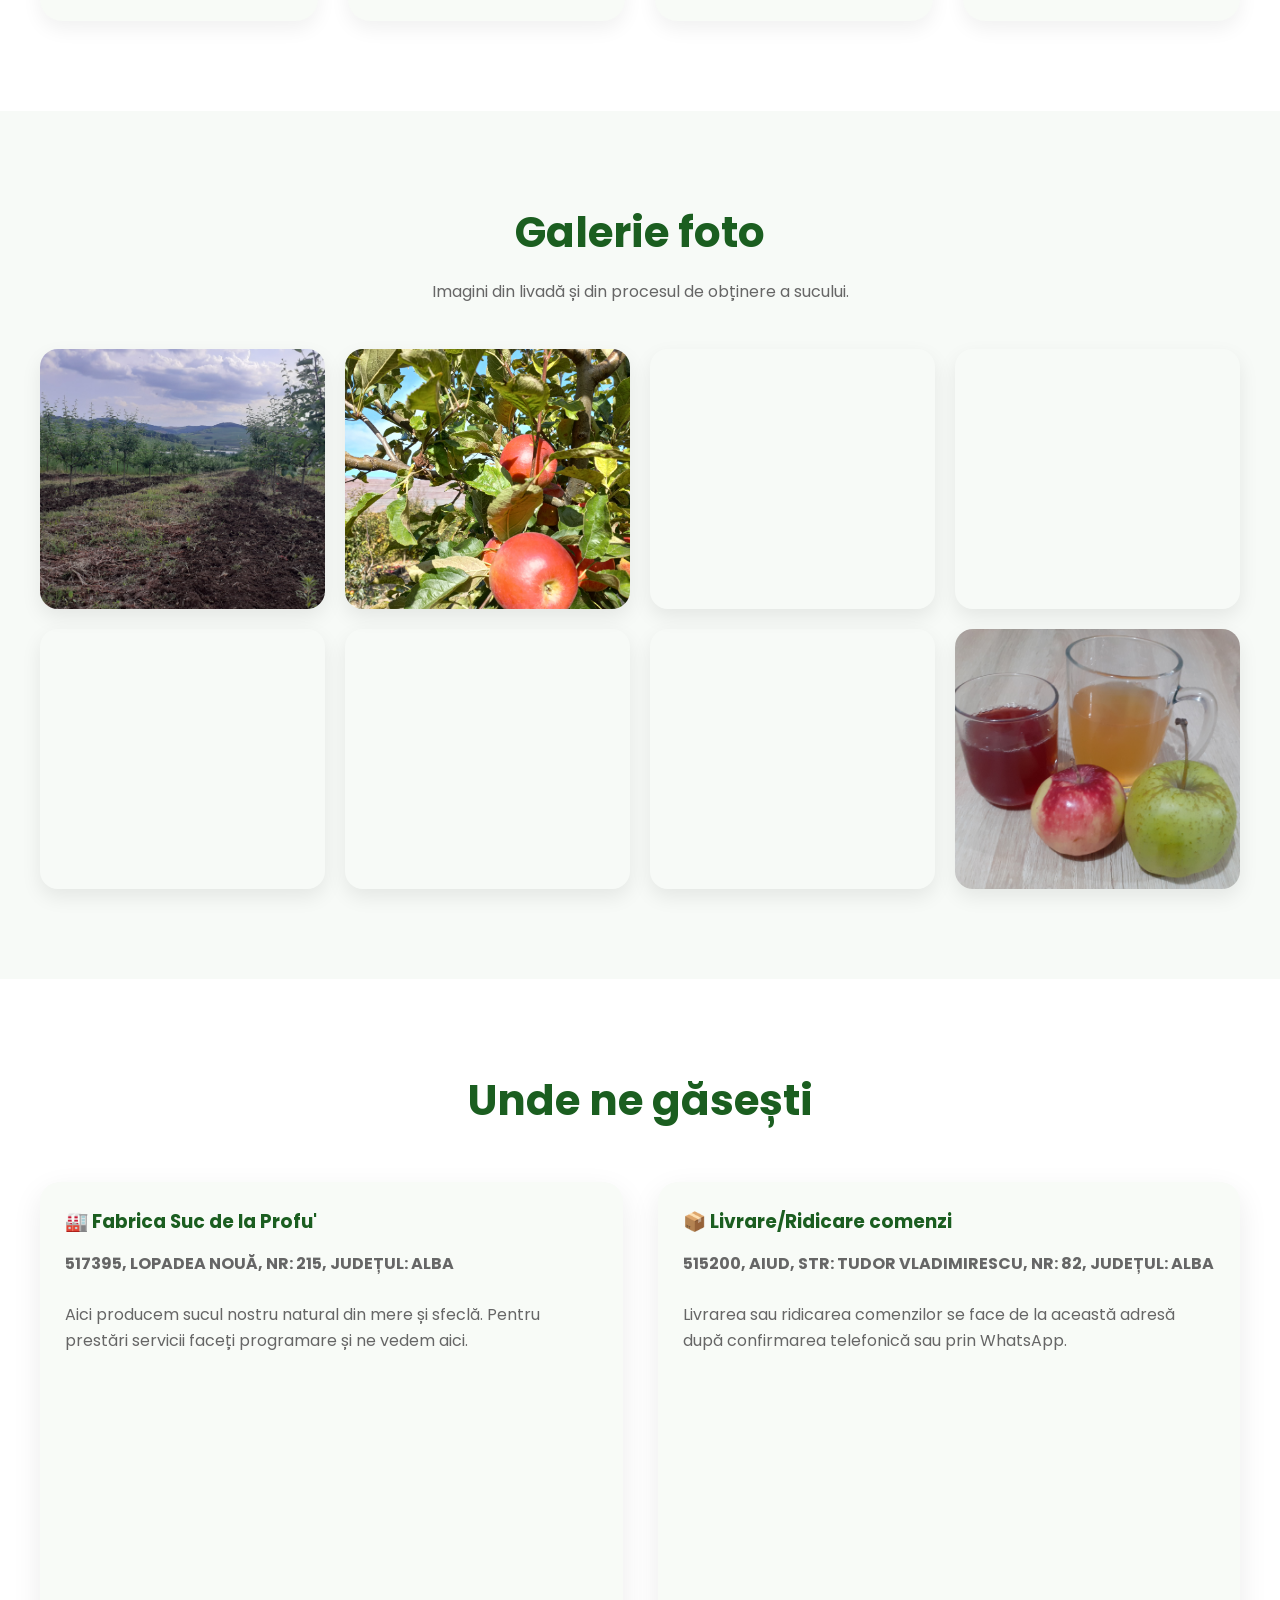
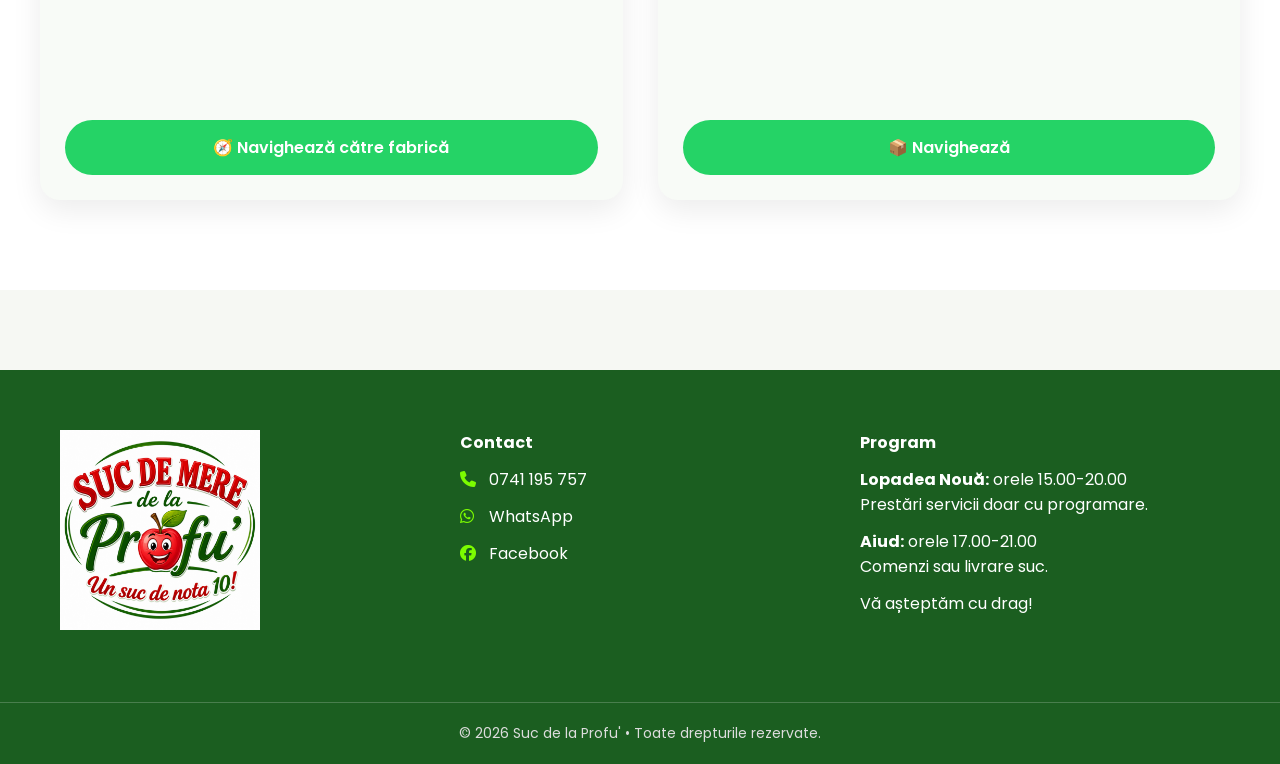
==== commit cb87370b: "Add files via upload" ====
--- a/index.html
+++ b/index.html
@@ -186,7 +186,9 @@
 
 <div class="products">
 
-    <div class="card">
+
+
+<div class="card">
 
     <div class="badge green">
          100% NATURAL
@@ -195,7 +197,7 @@
         <img loading="lazy" decoding="async" src="assets/mere.jpg">
 
 
-        <h3>Suc de mere 100%</h3>
+        <h3>Suc de mere 100% - 3 litri</h3>
 	
 	<p class="description">
 	Suc natural obținut din mere atent selecționate,
@@ -203,7 +205,7 @@
 	</p>
 
         <p class="price">
-            40 RON / 5L
+            27 RON / 3L
         </p>
 <p class="stock inStock">
 
@@ -238,13 +240,9 @@
 	</p>
 
         <p class="price">
-            45 RON / 5L
+            30 RON / 3L
         </p>
-<p class="stock inStock">
-
-    ✔ În stoc
-
-</p>
+
 
 <p class="stock outStock">
 
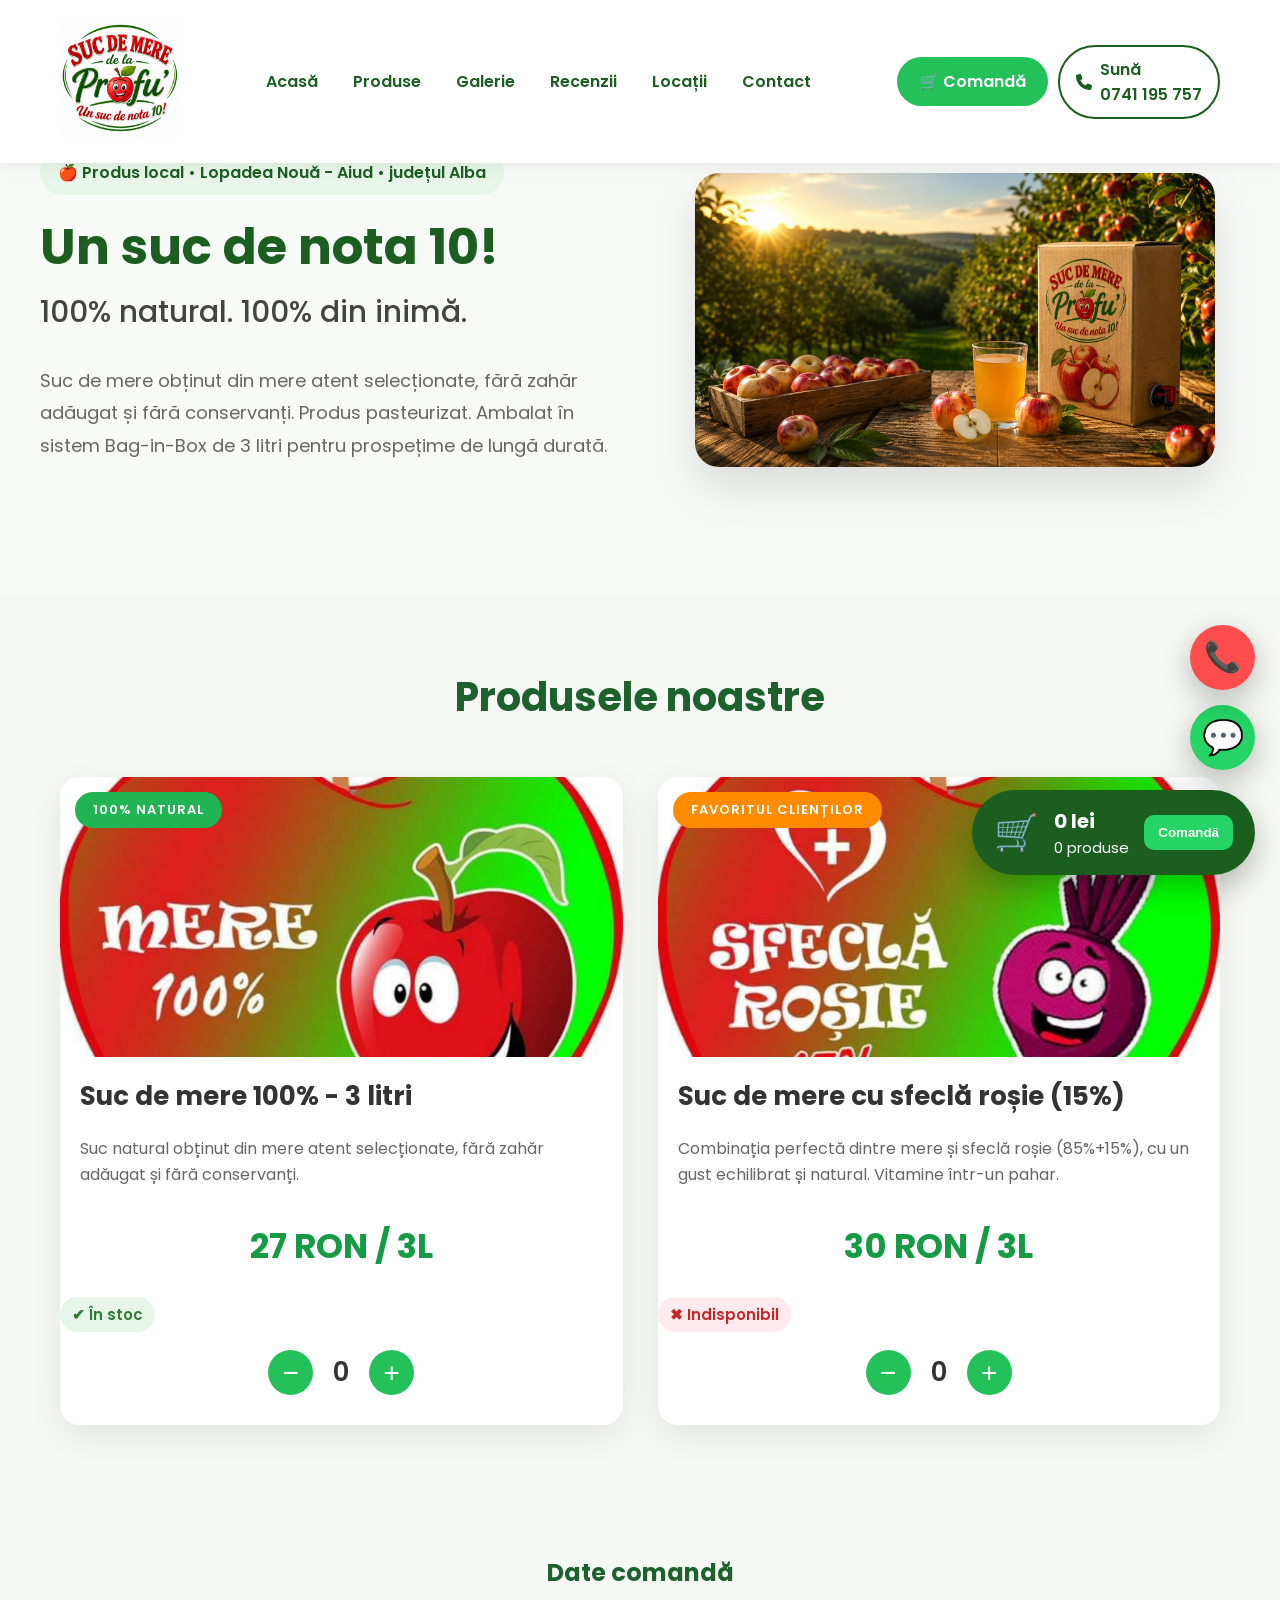
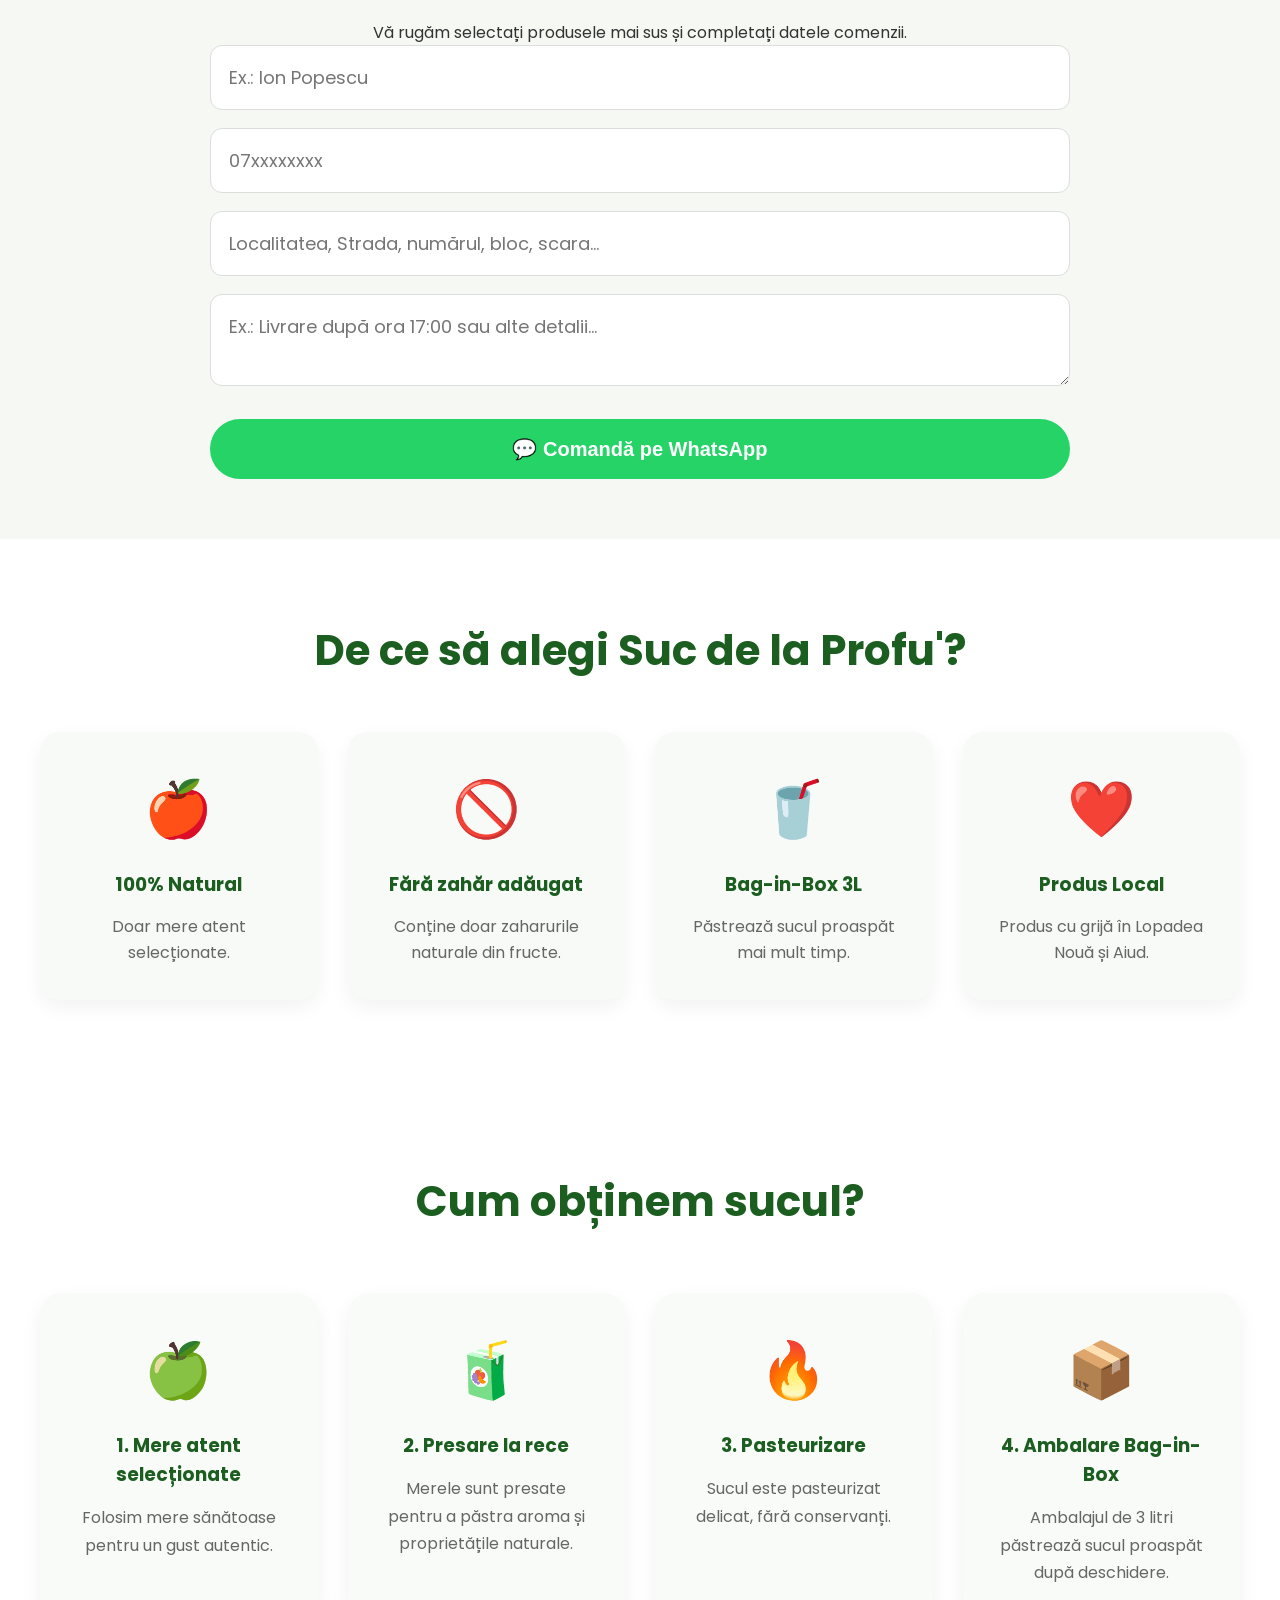
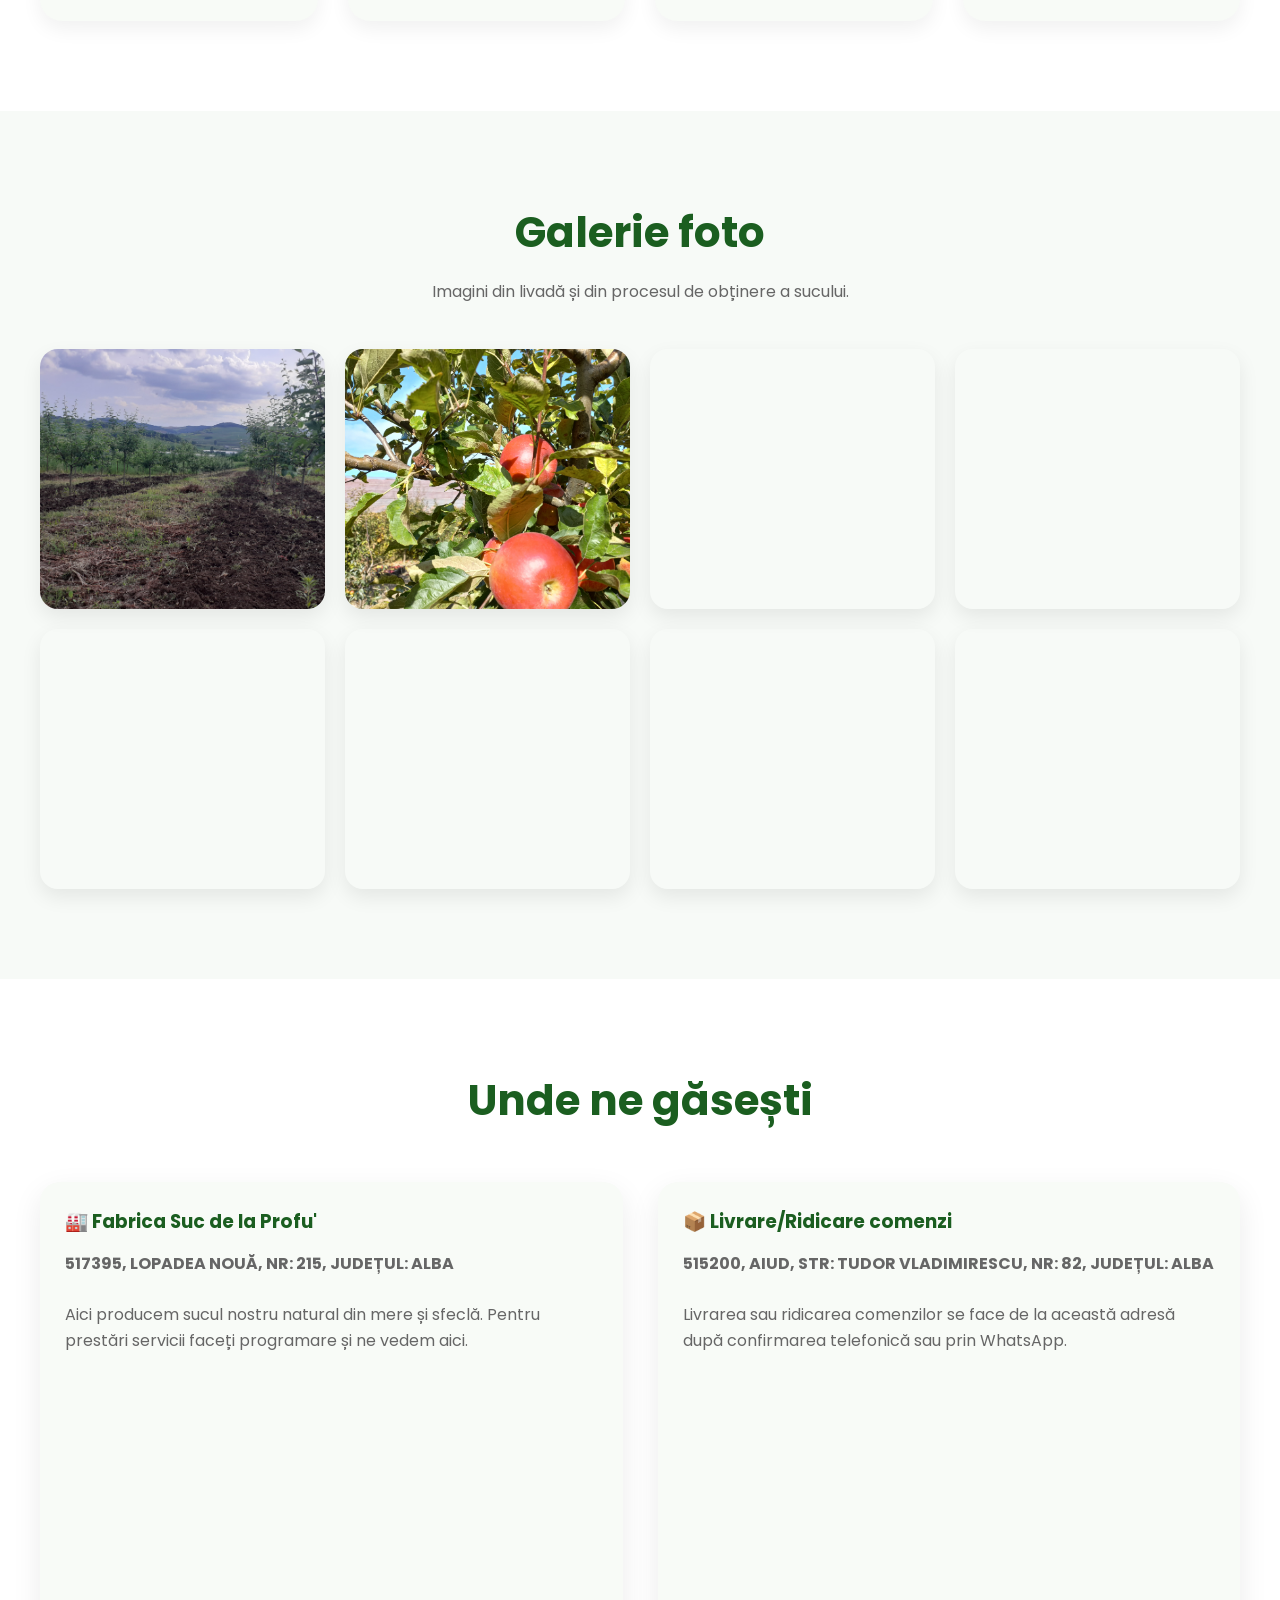
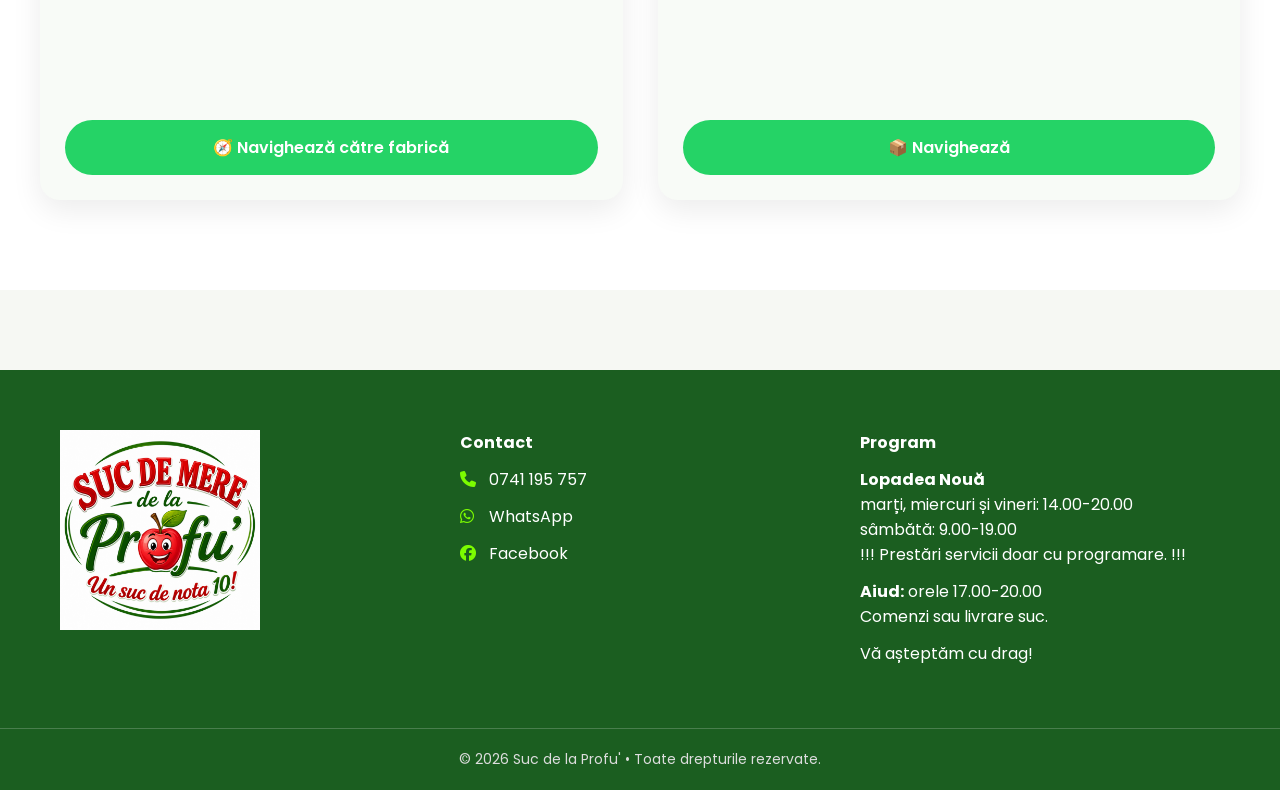
==== commit 9f3699d8: "Add files via upload" ====
--- a/index.html
+++ b/index.html
@@ -7,7 +7,7 @@
     <title>Suc de la Profu' | Suc natural de mere | Aiud - Lopadea Nouă</title>
 
     <meta name="description"
-content="Suc natural 100% din mere atent selecționate. Fără zahăr adăugat și fără conservanți. Ambalat Bag-in-Box 5L. Comandă rapid prin WhatsApp.">
+content="Suc natural 100% din mere atent selecționate. Fără zahăr adăugat și fără conservanți. Ambalat Bag-in-Box 3L. Comandă rapid prin WhatsApp.">
 
 <meta name="keywords"
 content="suc mere, suc natural, suc de mere Aiud, Bag in Box, suc de la profu, suc mere Alba">
@@ -144,8 +144,8 @@
             <p>
 
                 Suc de mere obținut din mere atent selecționate,
-                fără zahăr adăugat și fără conservanți.
-                Ambalat în sistem Bag-in-Box de 5 litri pentru
+                fără zahăr adăugat și fără conservanți. Produs pasteurizat. 
+                Ambalat în sistem Bag-in-Box de 3 litri pentru
                 prospețime de lungă durată.
 
             </p>
@@ -167,7 +167,7 @@
 
                 <p>Fără conservanți</p>
 
-                <p>Bag-in-Box 5L</p>
+                <p>Bag-in-Box 3L</p>
 
             </div>-->
 
@@ -327,7 +327,7 @@
 
         <div class="beneficiu">
             <div class="icon">🥤</div>
-            <h3>Bag-in-Box 5L</h3>
+            <h3>Bag-in-Box 3L</h3>
             <p>Păstrează sucul proaspăt mai mult timp.</p>
         </div>
 
@@ -410,7 +410,7 @@
         <div class="pas">
             <div class="emoji">🍏</div>
             <h3>1. Mere atent selecționate</h3>
-            <p>Folosim mere sănătoase și bine coapte pentru un gust autentic.</p>
+            <p>Folosim mere sănătoase pentru un gust autentic.</p>
         </div>
 
         <div class="pas">
@@ -428,7 +428,7 @@
         <div class="pas">
             <div class="emoji">📦</div>
             <h3>4. Ambalare Bag-in-Box</h3>
-            <p>Ambalajul de 5 litri păstrează sucul proaspăt după deschidere.</p>
+            <p>Ambalajul de 3 litri păstrează sucul proaspăt după deschidere.</p>
         </div>
 
     </div>
@@ -580,9 +580,10 @@
 
             <h4>Program</h4>
 
-            <p><b>Lopadea Nouă:</b> orele 15.00-20.00<br> Prestări servicii doar cu programare.</p>
-
-            <p><b>Aiud:</b> orele 17.00-21.00<br> Comenzi sau livrare suc.</p>
+            <p><b>Lopadea Nouă</b> <br>marți, miercuri și vineri: 14.00-20.00<br>
+sâmbătă: 9.00-19.00<br> !!! Prestări servicii doar cu programare. !!!</p>
+
+            <p><b>Aiud:</b> orele 17.00-20.00<br> Comenzi sau livrare suc.</p>
 
             <p>Vă așteptăm cu drag!</p>
 
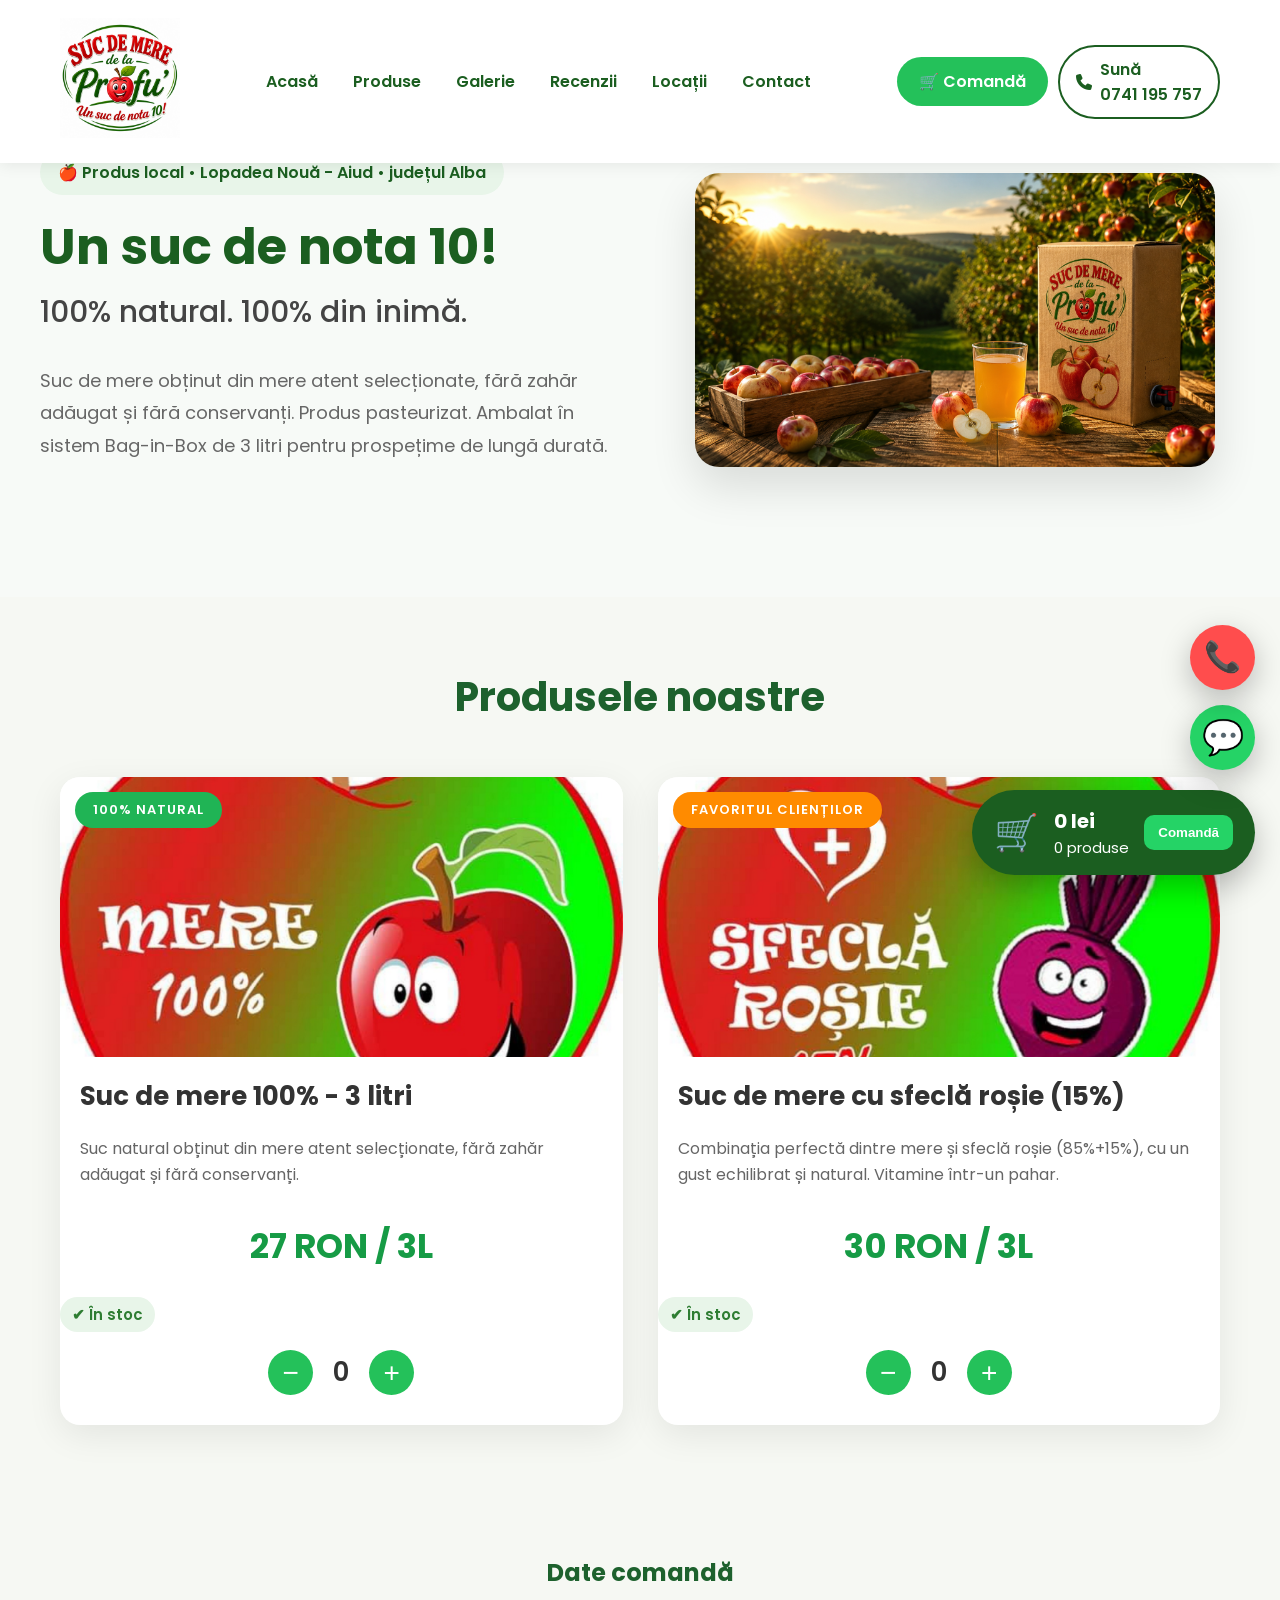
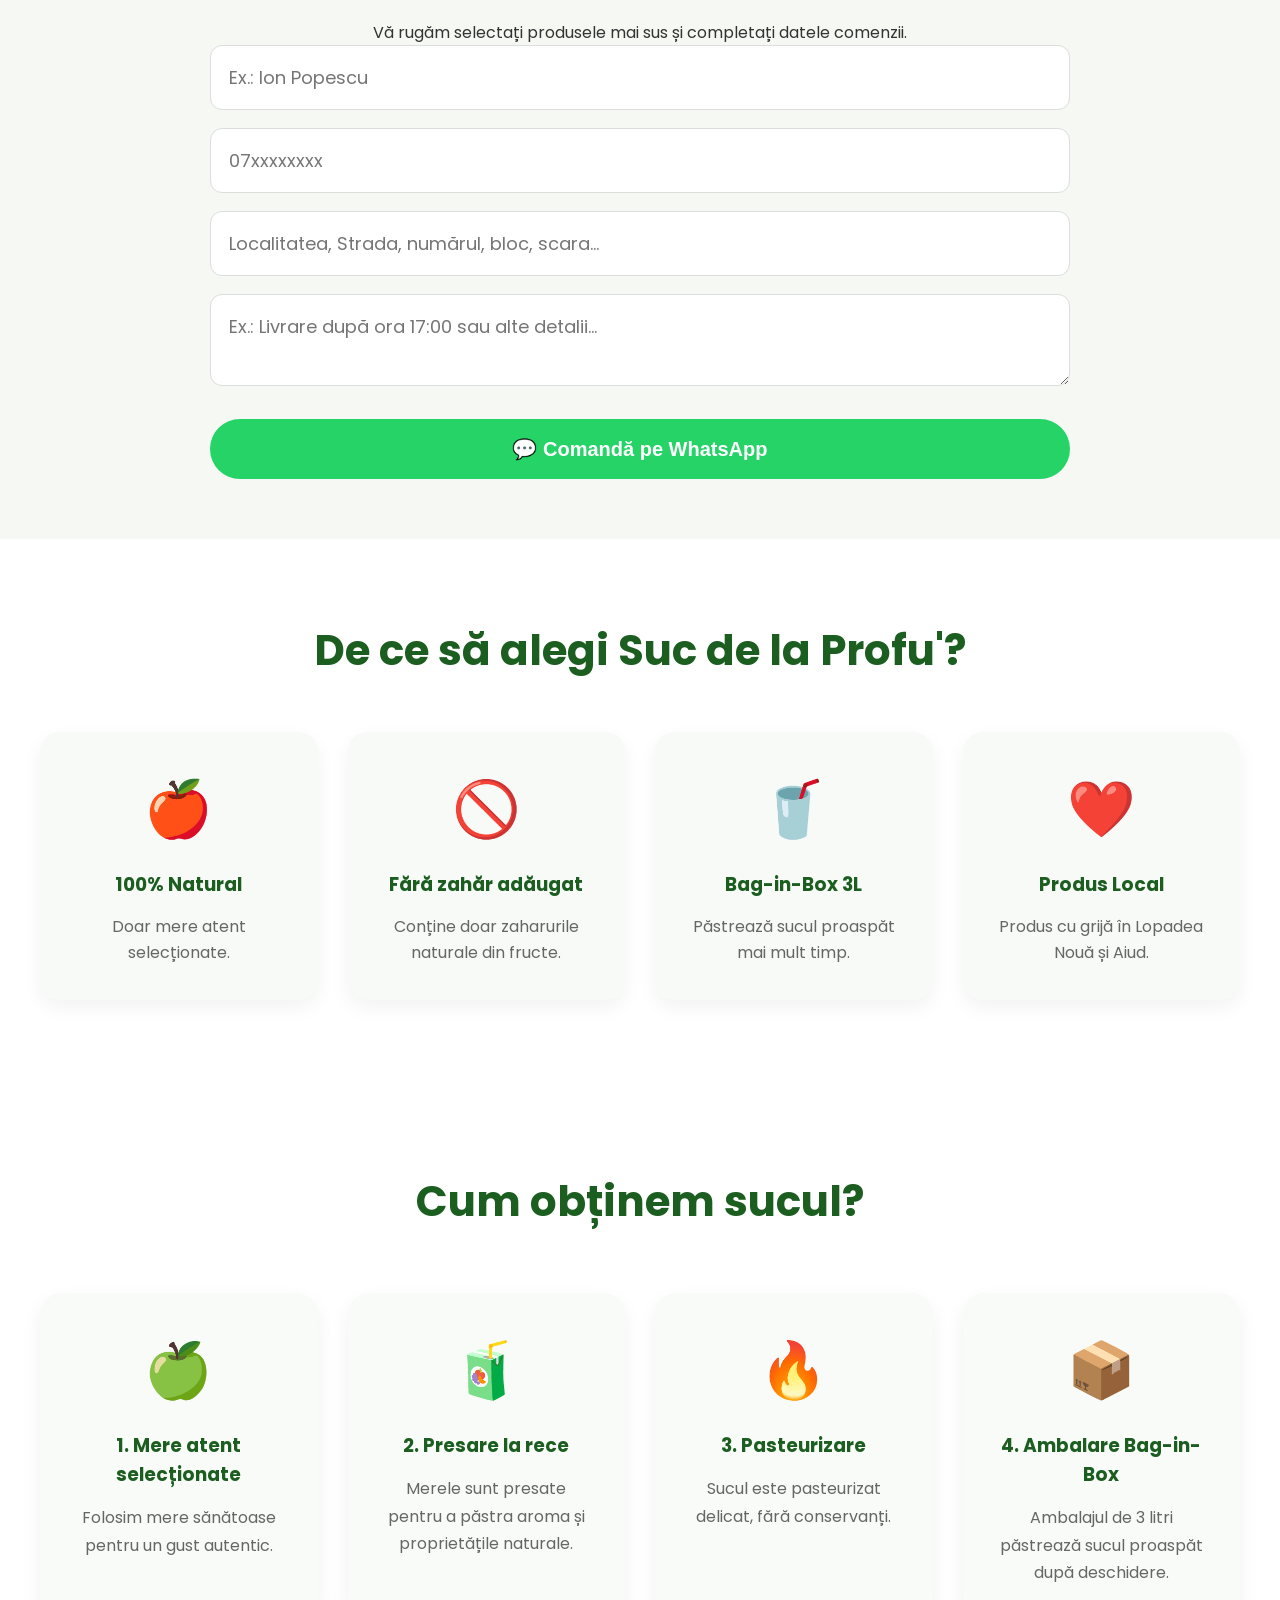
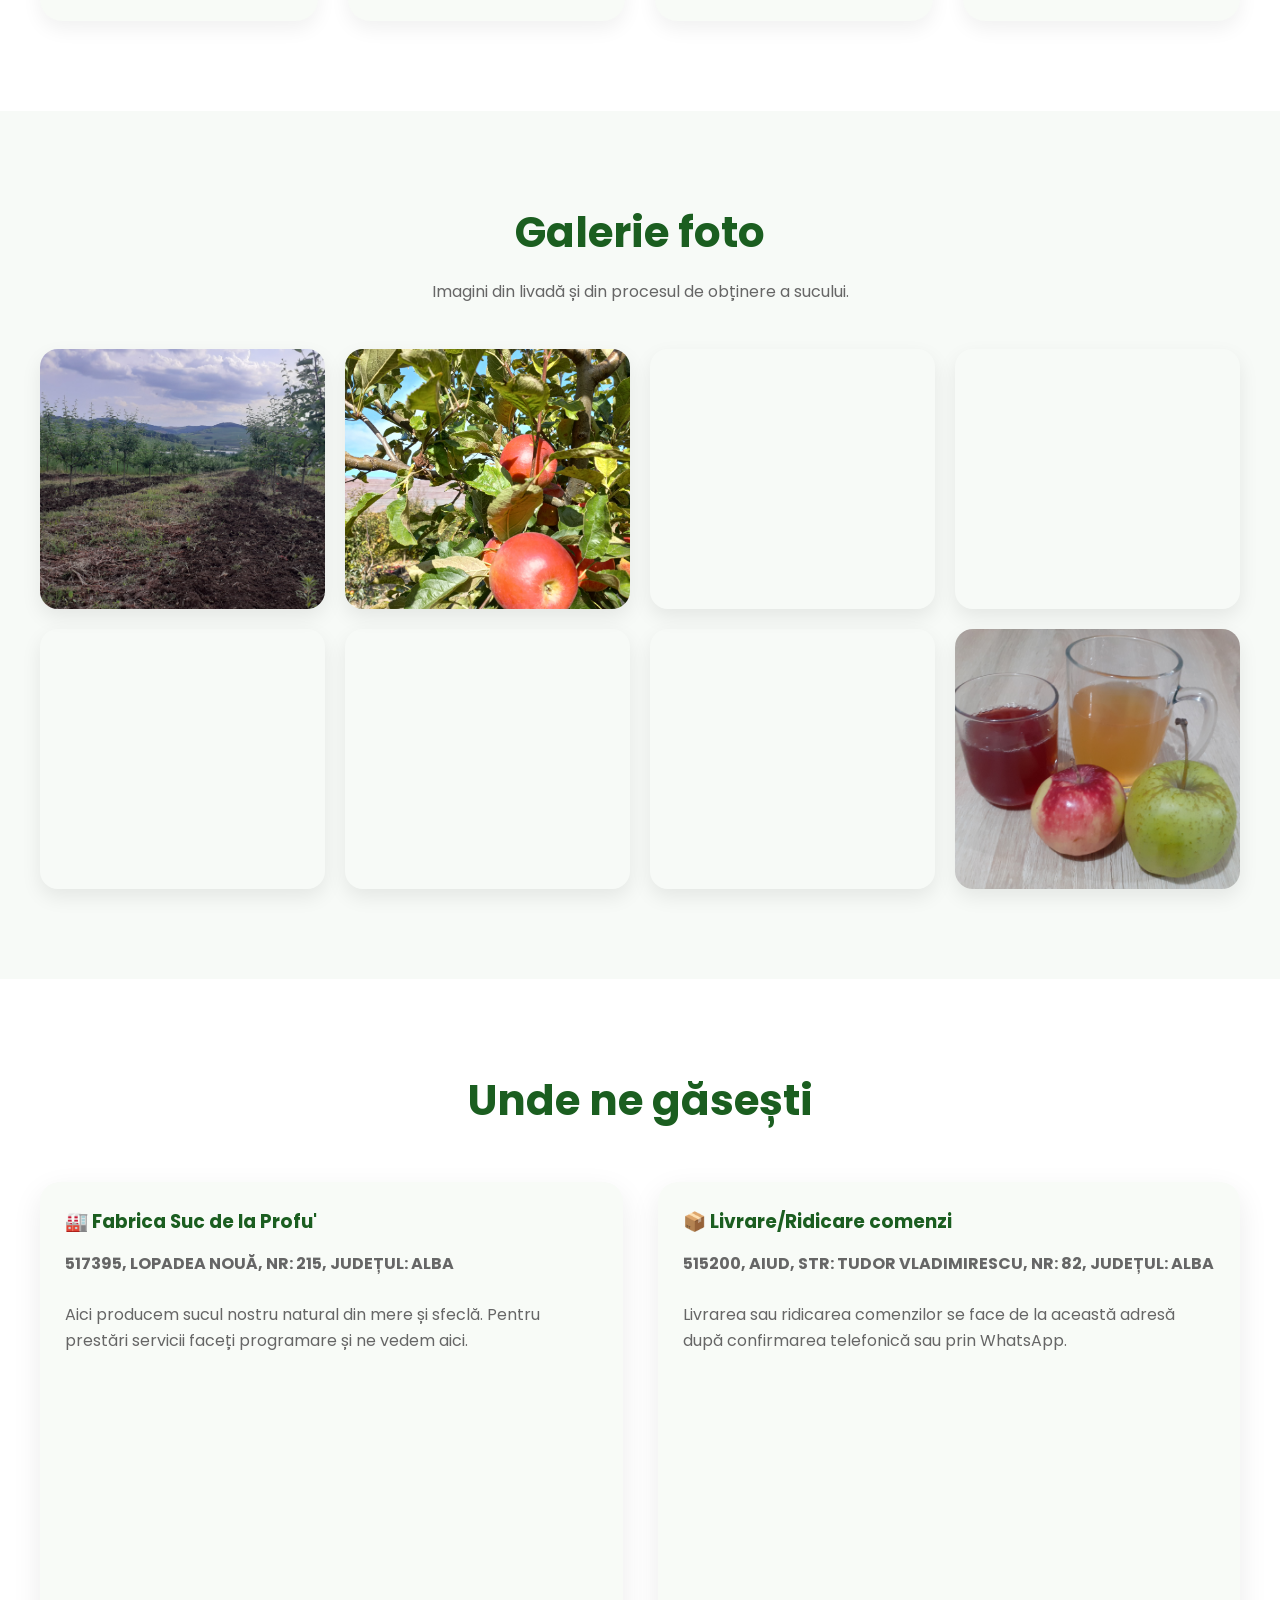
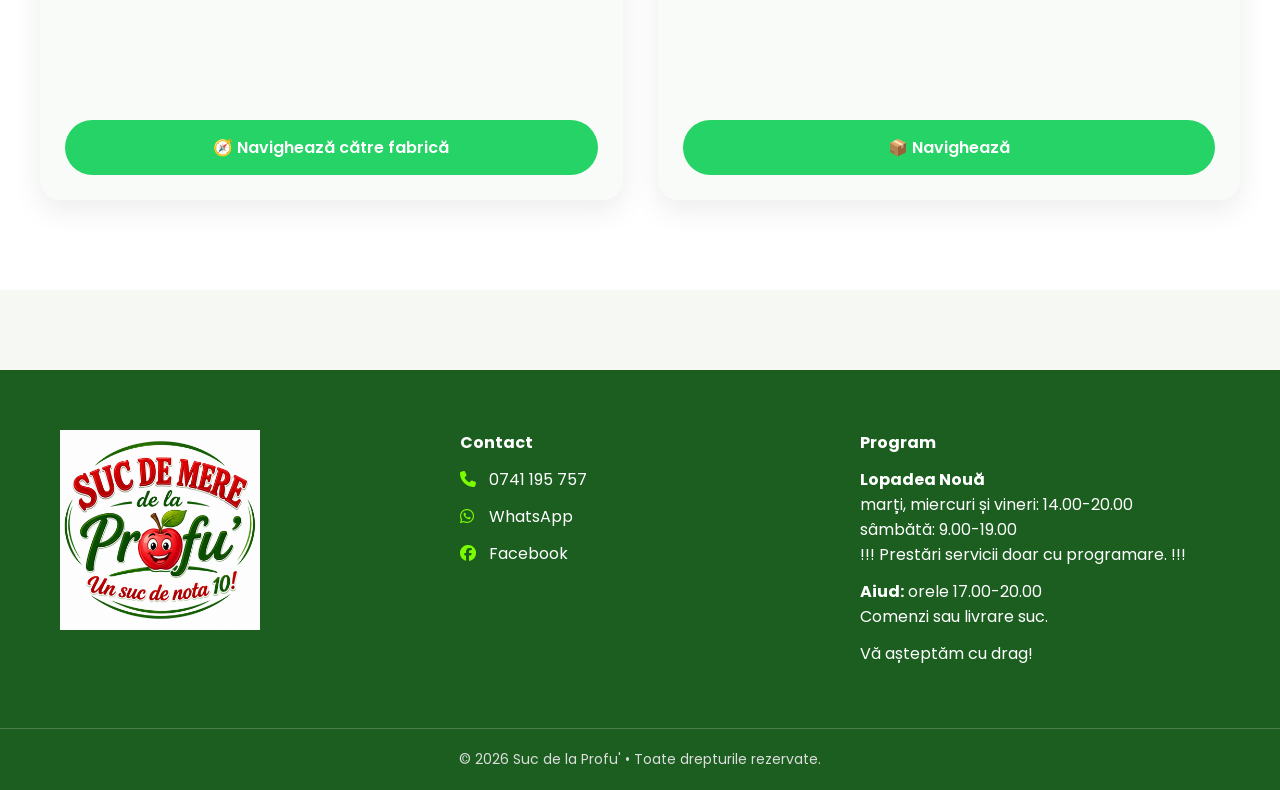
==== commit 7f602d9e: "Add files via upload" ====
--- a/index.html
+++ b/index.html
@@ -243,12 +243,18 @@
             30 RON / 3L
         </p>
 
-
+<p class="stock inStock">
+
+    ✔ În stoc
+
+</p>
+<!--
 <p class="stock outStock">
 
     ✖ Indisponibil
 
 </p>
+-->
         <div class="qty">
     <button type="button" id="minusSfecla">−</button>
     <span id="qtySfecla">0</span>
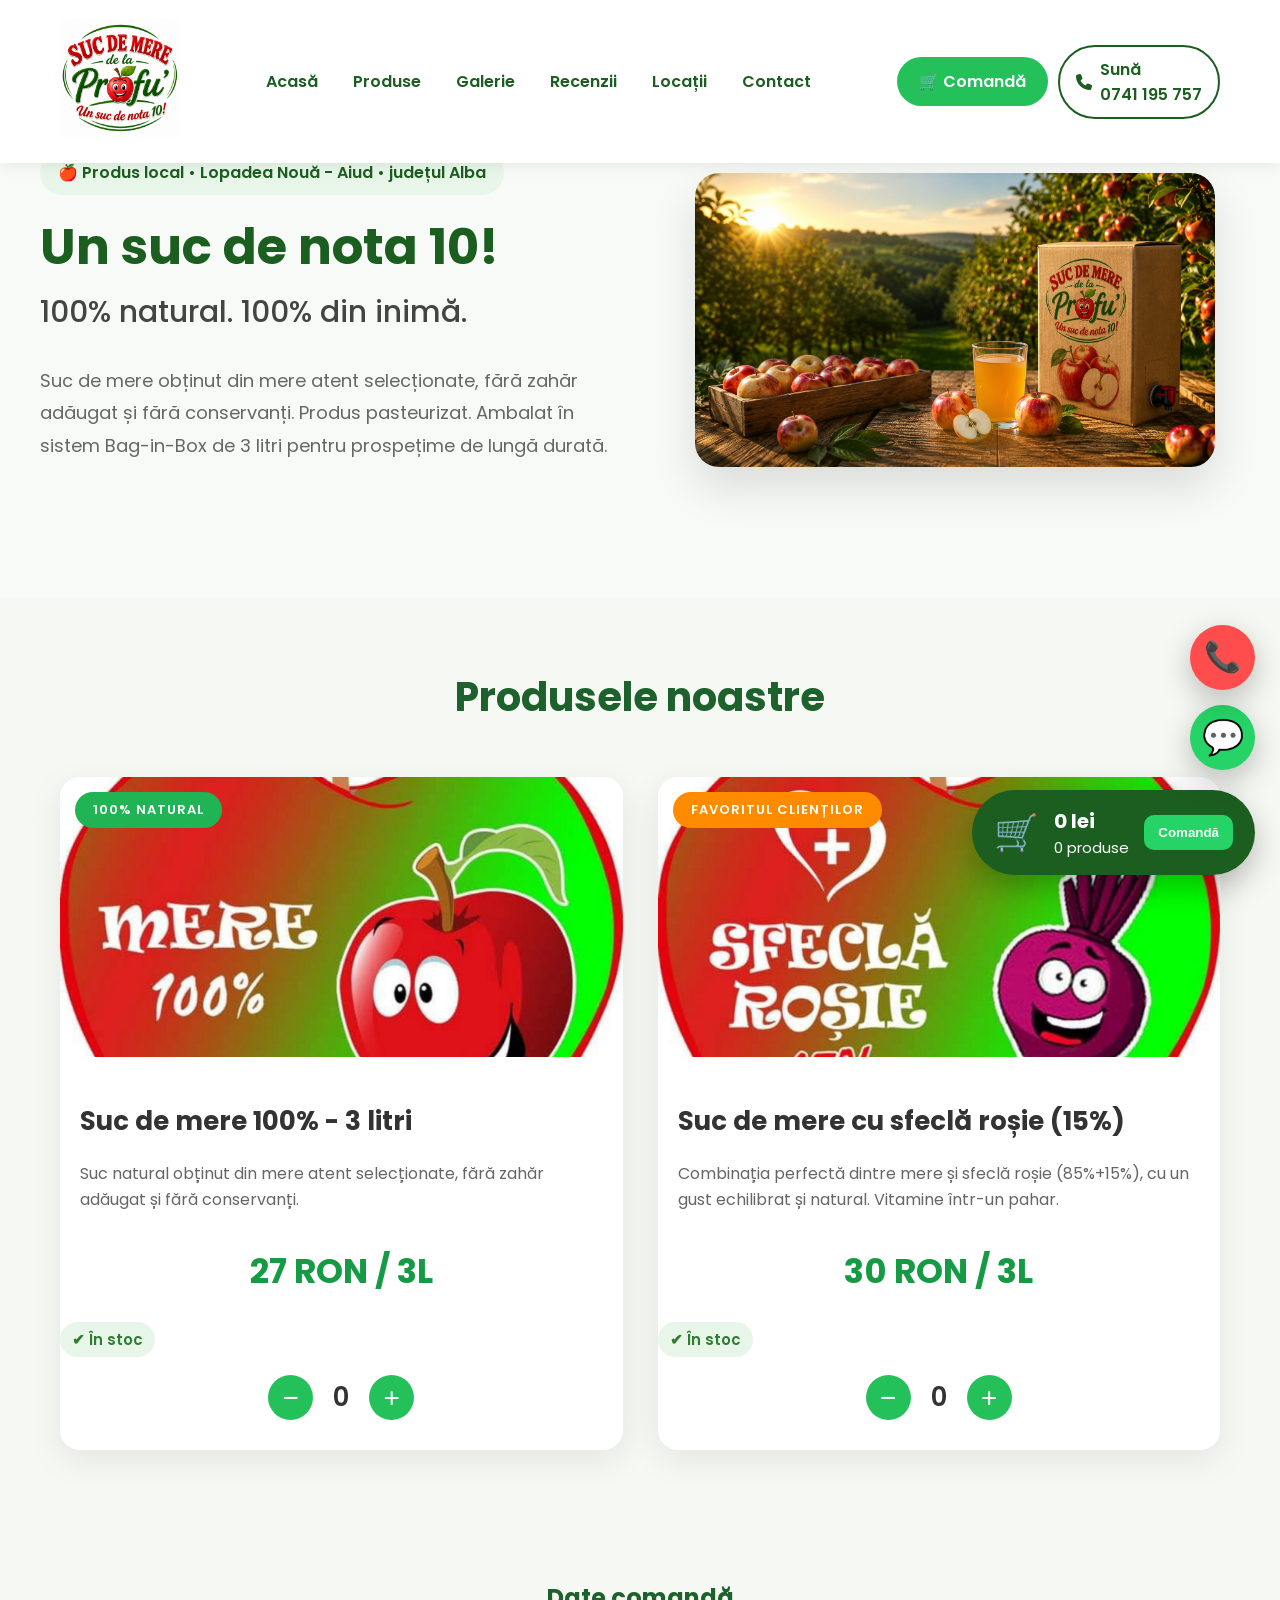
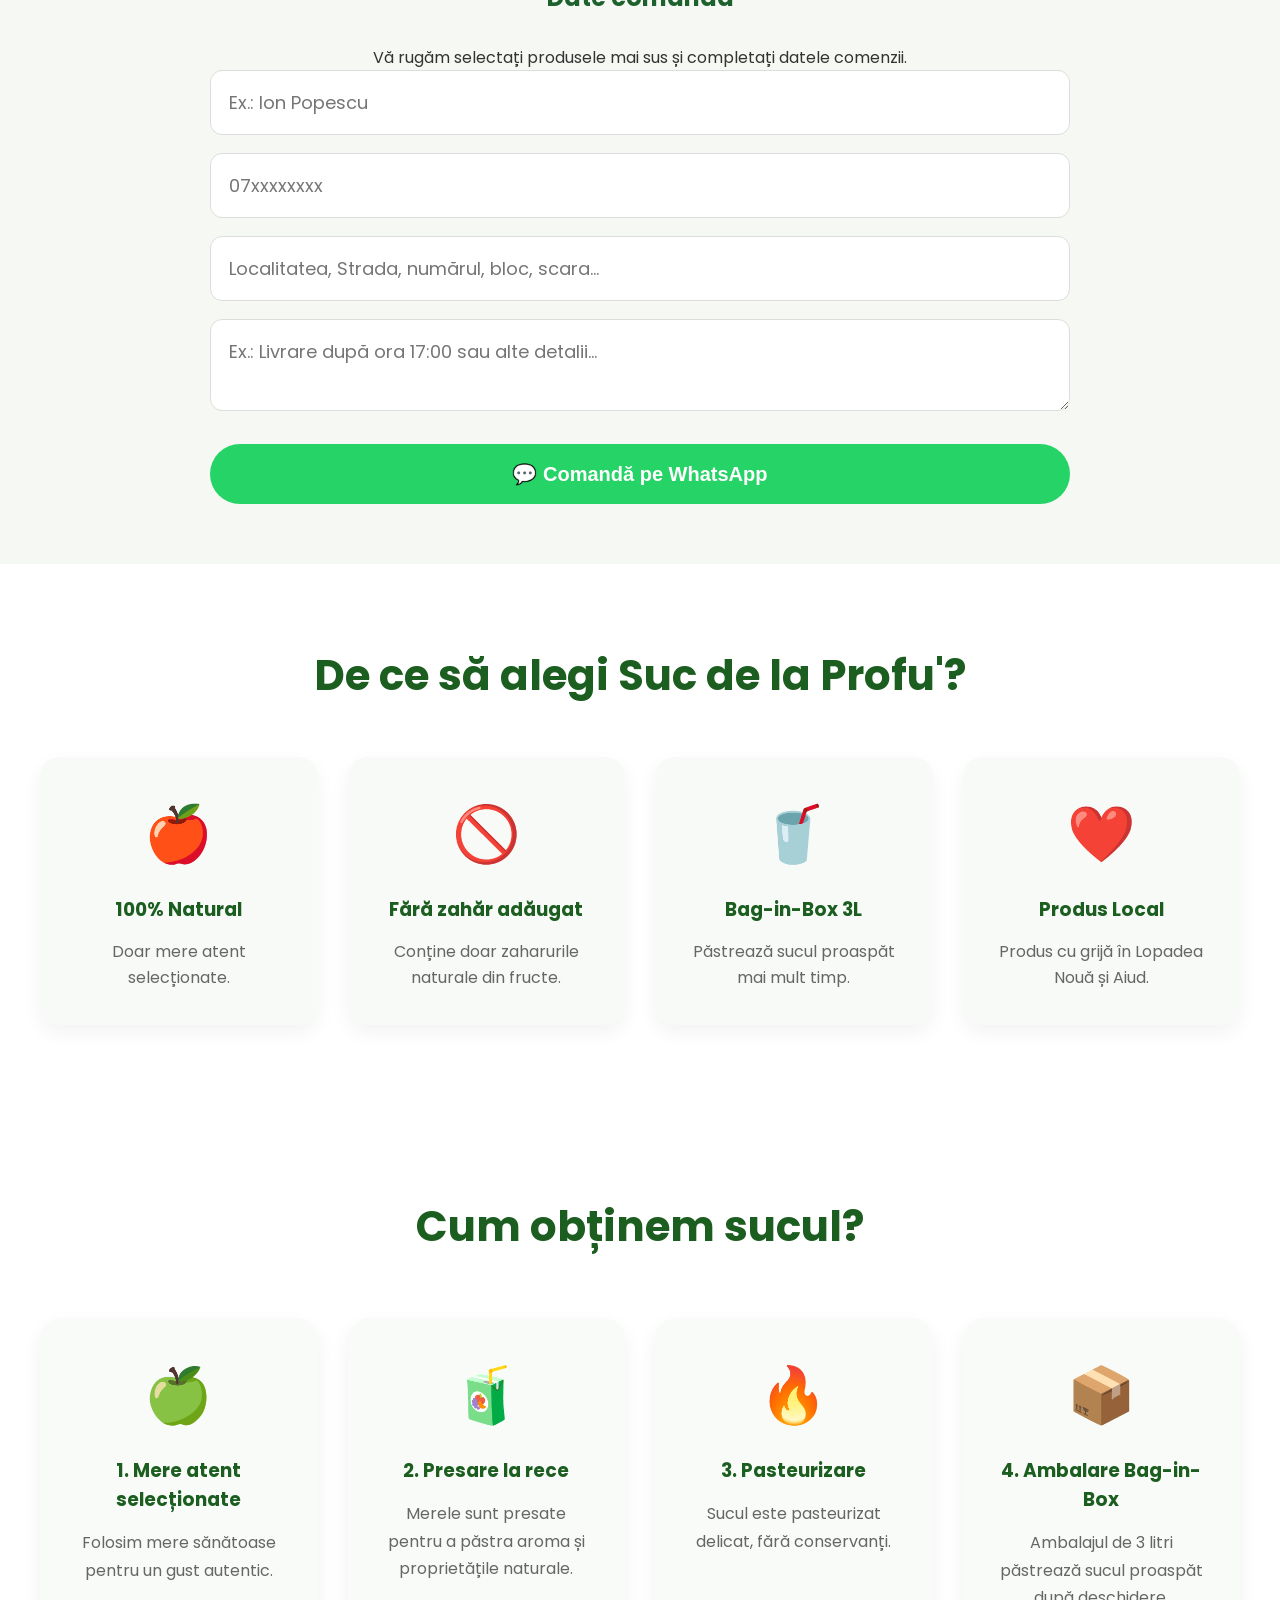
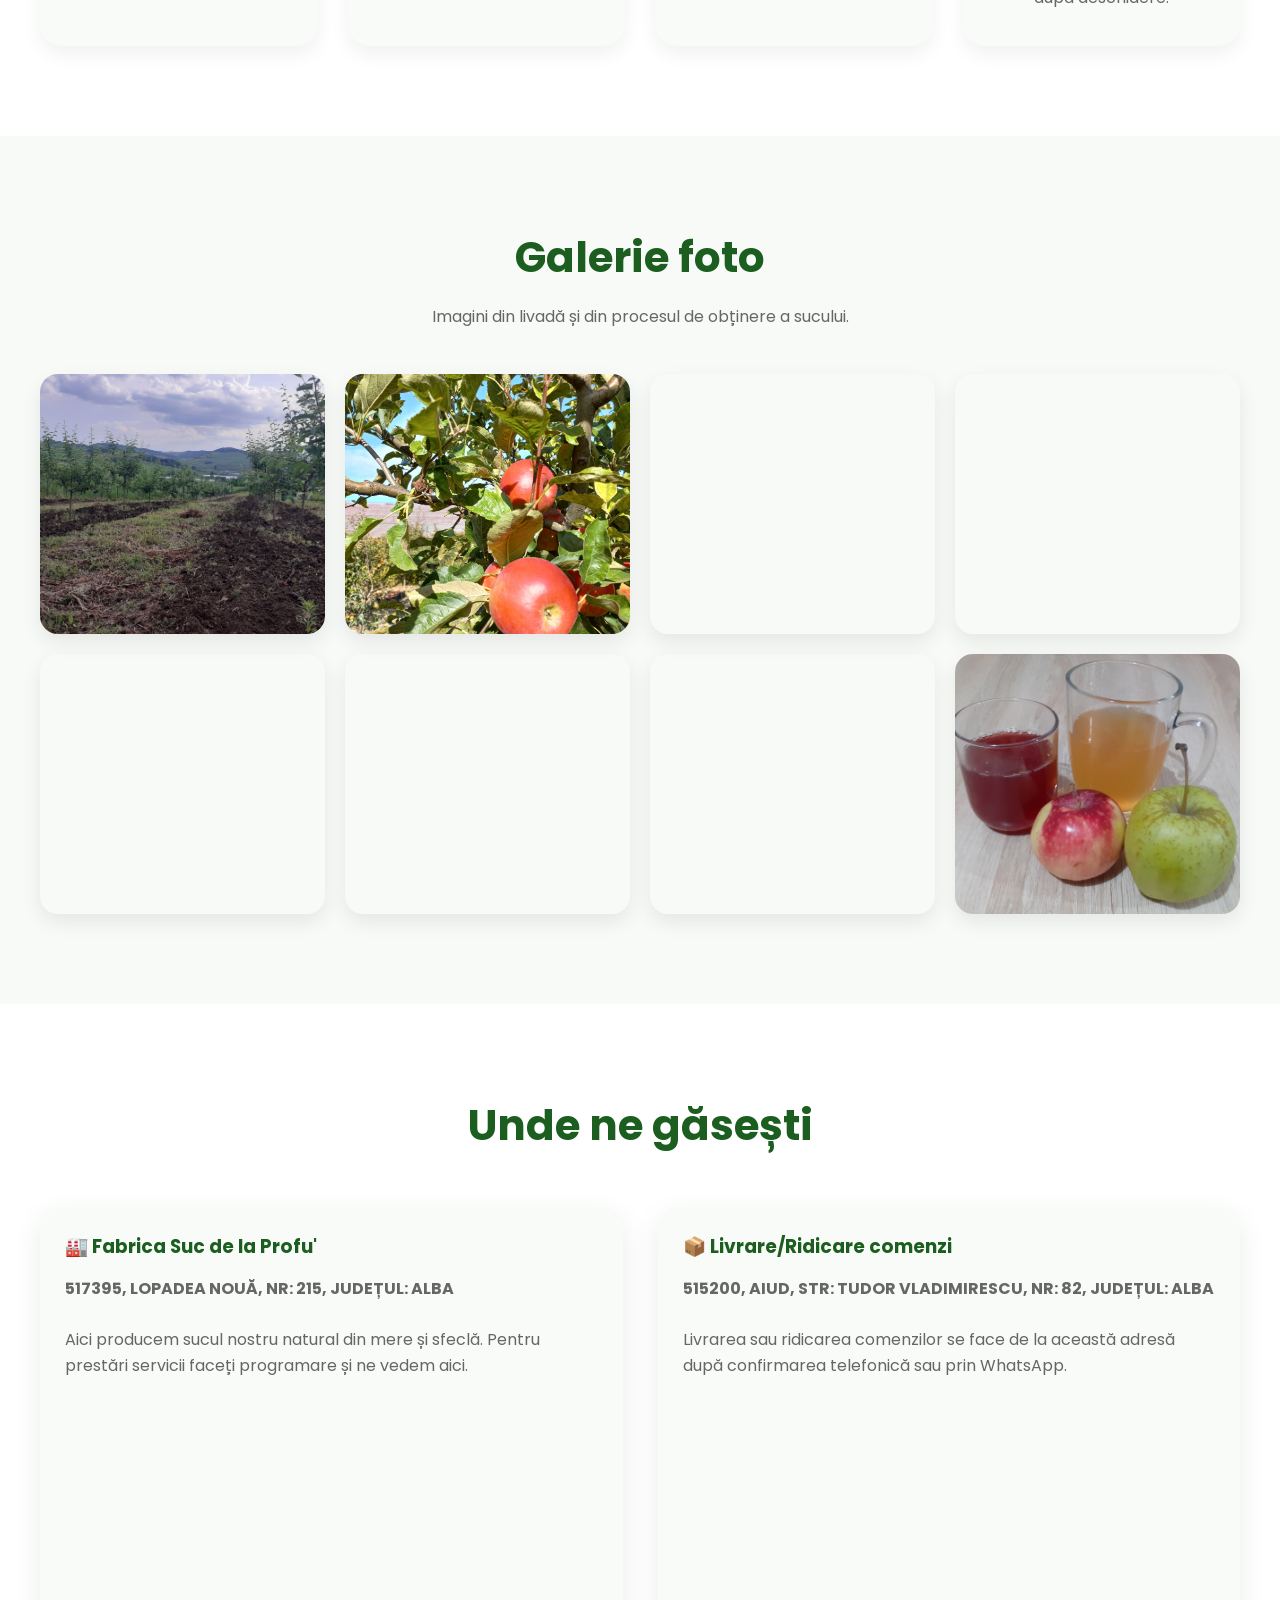
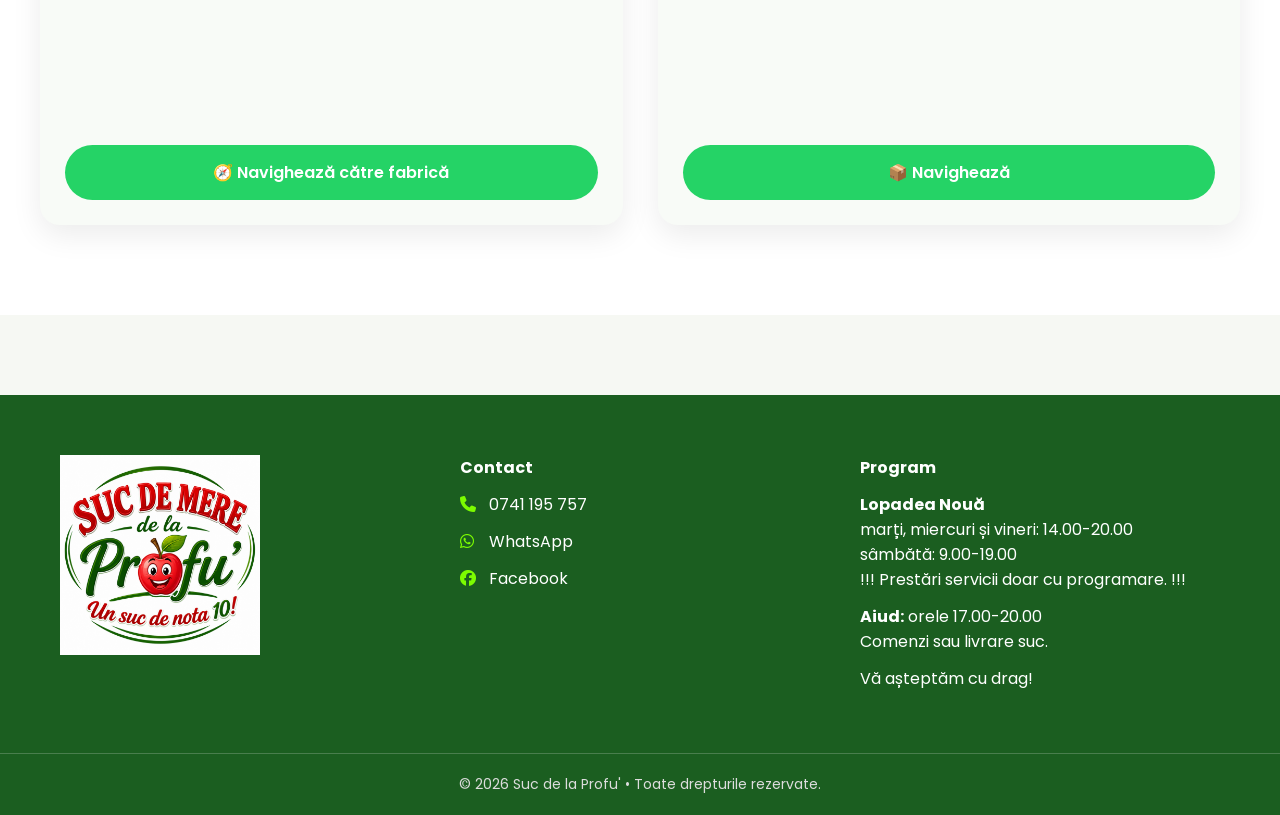
==== commit 684381fb: "Add files via upload" ====
--- a/index.html
+++ b/index.html
@@ -190,12 +190,13 @@
 
 <div class="card">
 
-    <div class="badge green">
+    
+
+        <center><img loading="lazy" decoding="async" src="assets/mere.jpg"></center>
+
+	<div class="badge green">
          100% NATURAL
-    </div>
-
-        <img loading="lazy" decoding="async" src="assets/mere.jpg">
-
+    </div><br>
 
         <h3>Suc de mere 100% - 3 litri</h3>
 	
@@ -225,11 +226,14 @@
 
     <div class="card">
 
-    <div class="badge orange">
+    
+
+        <center><img loading="lazy" decoding="async" src="assets/sfecla.jpg"></center>
+	
+	<div class="badge orange">
          FAVORITUL CLIENȚILOR
     </div>
-
-        <img loading="lazy" decoding="async" src="assets/sfecla.jpg">
+	<BR>
 
 
         <h3>Suc de mere cu sfeclă roșie (15%)</h3>
